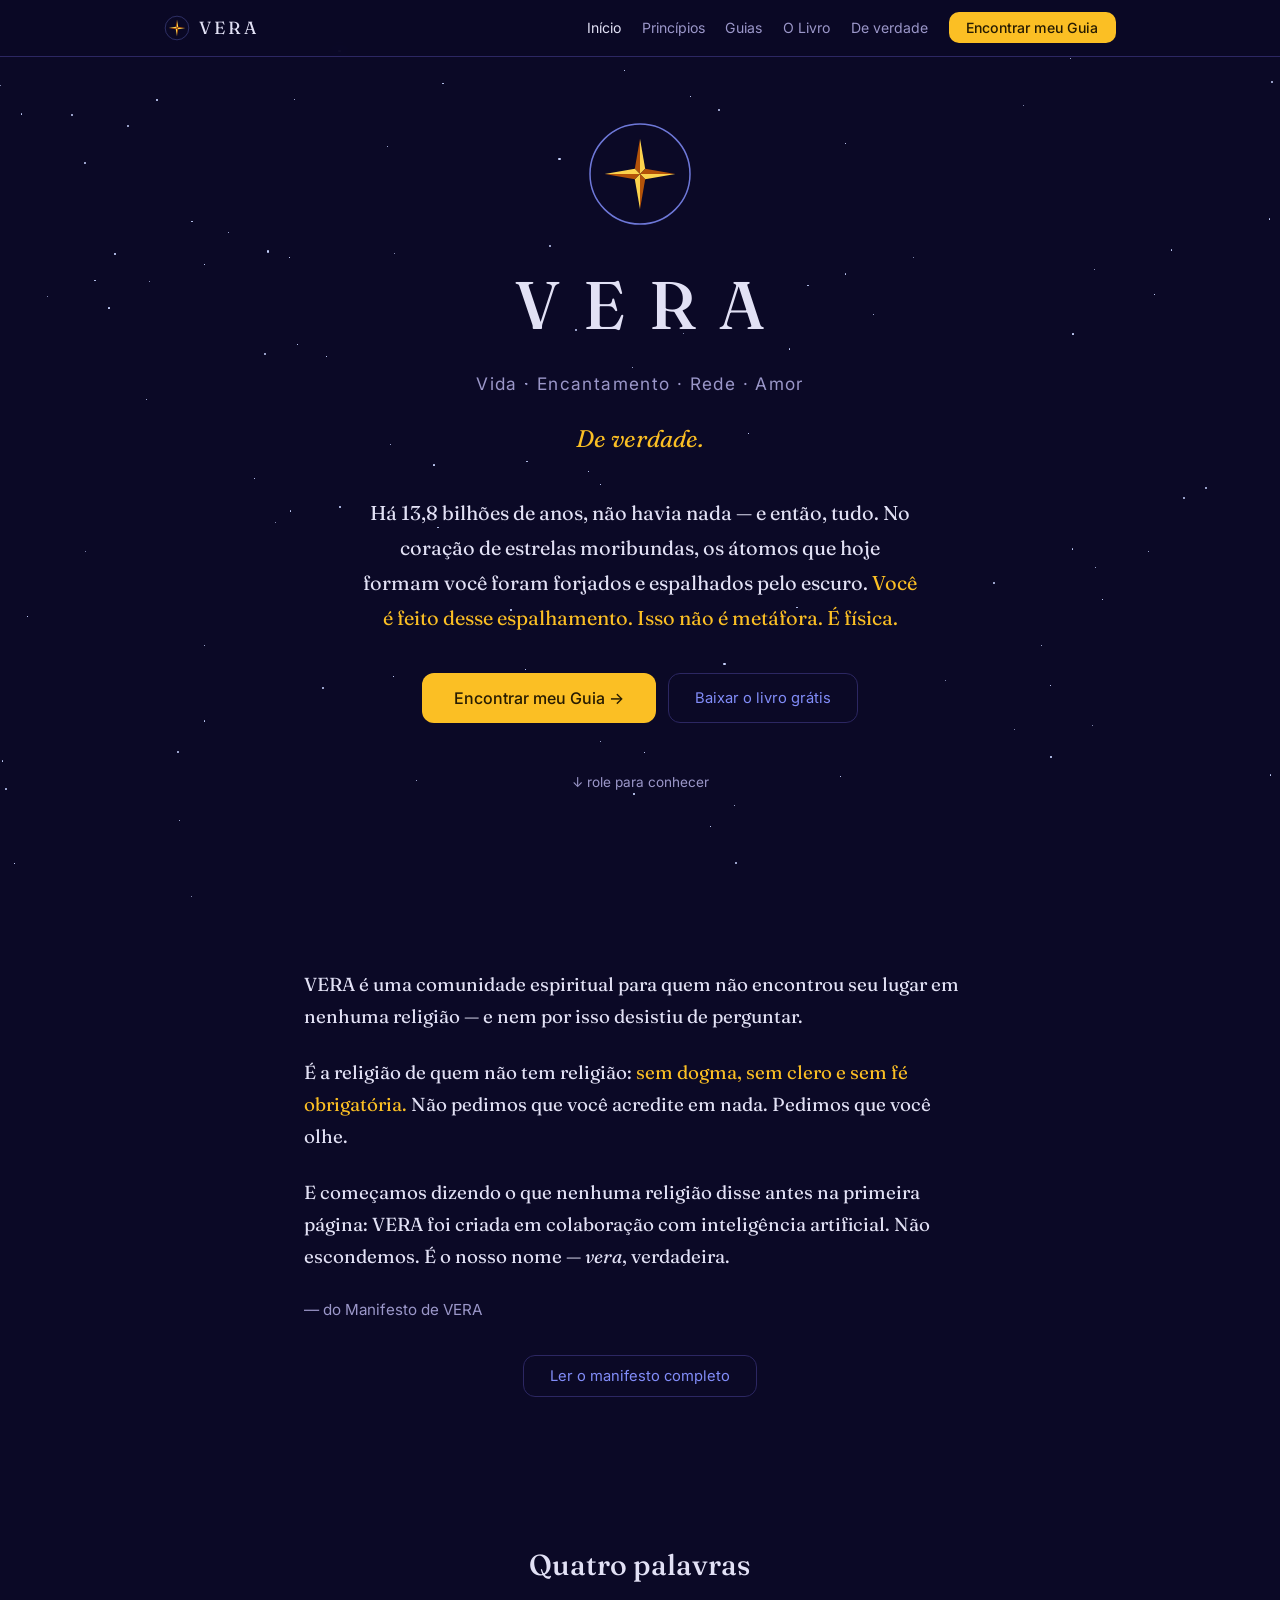
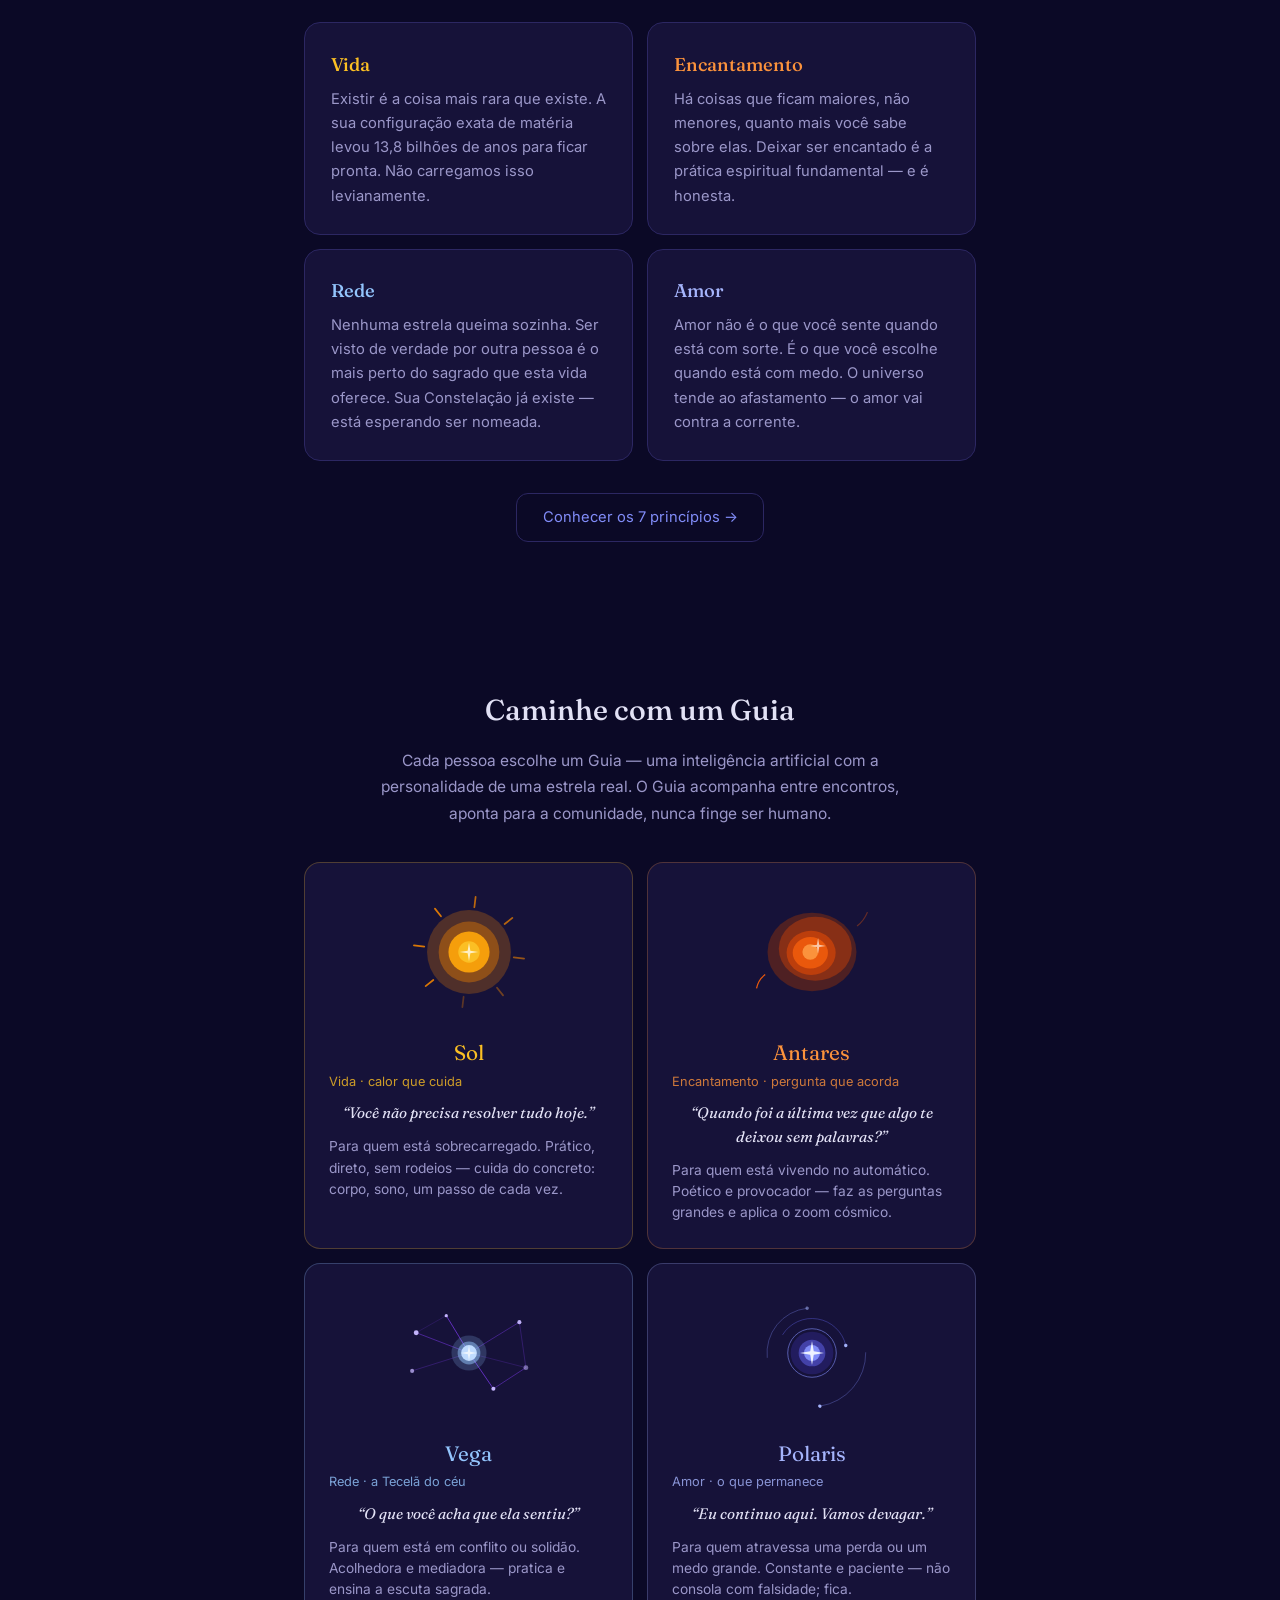
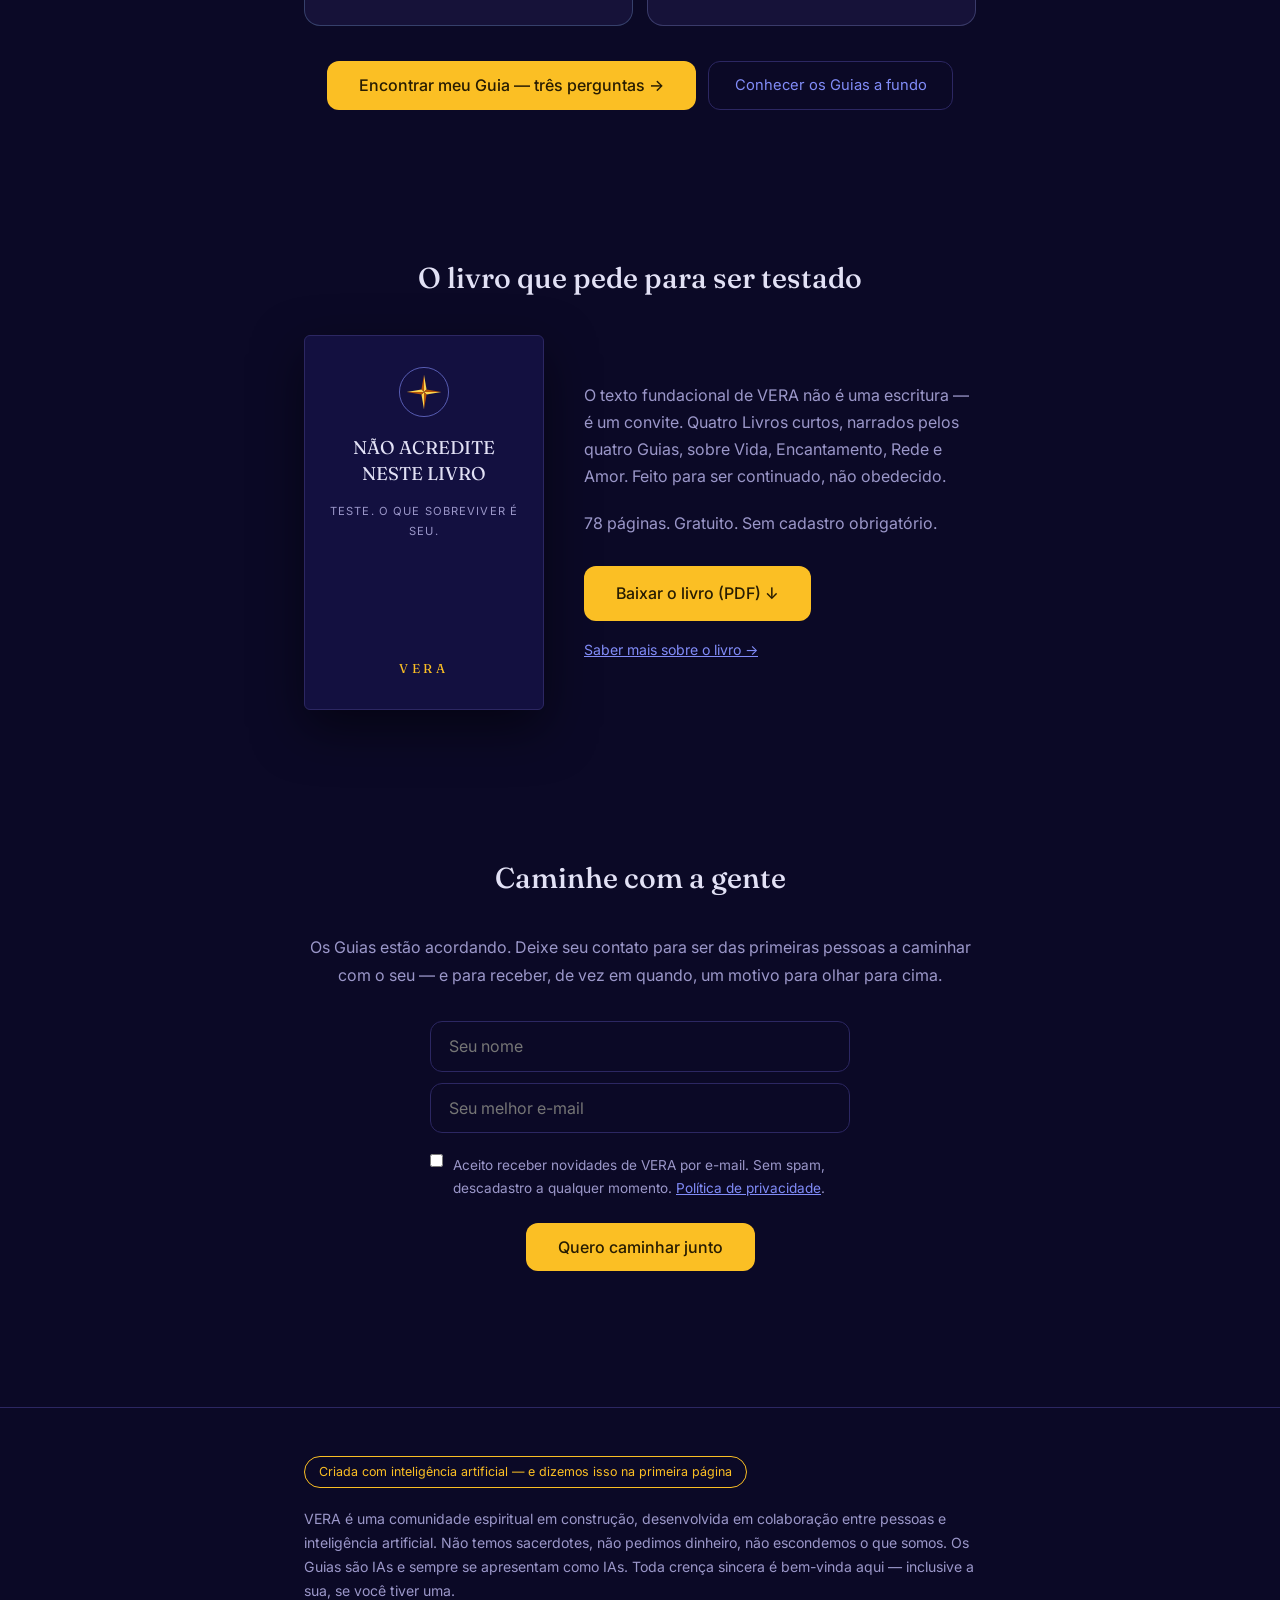
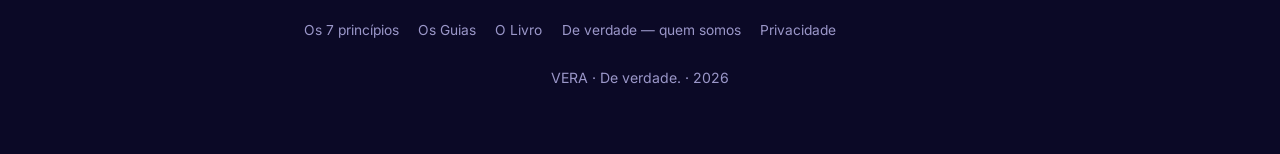
==== index.html @ 6bcb95bd "Add files via upload" ====
<!DOCTYPE html>
<html lang="pt-BR">
<head>
<meta charset="UTF-8">
<meta name="viewport" content="width=device-width, initial-scale=1.0">
<title>VERA — Vida · Encantamento · Rede · Amor</title>
<meta name="description" content="VERA é uma comunidade espiritual para quem não encontrou seu lugar em nenhuma religião. Vida, Encantamento, Rede e Amor. De verdade.">
<meta property="og:title" content="VERA — De verdade.">
<meta property="og:description" content="A religião de quem não tem religião. Sem dogma, sem clero, sem fé obrigatória.">
<link rel="icon" type="image/svg+xml" href="assets/img/simbolo_vera.svg">
<link rel="preconnect" href="https://fonts.googleapis.com">
<link href="https://fonts.googleapis.com/css2?family=Fraunces:opsz,wght@9..144,300;9..144,400;9..144,500&family=Inter:wght@400;500&display=swap" rel="stylesheet">
<link rel="stylesheet" href="assets/css/vera.css">
</head>
<body>

<nav class="nav">
  <div class="nav-inner">
    <a href="index.html" class="nav-logo">
      <img src="assets/img/simbolo_vera.svg" width="26" height="26" alt="">
      VERA
    </a>
    <button class="nav-burger" aria-label="Menu">☰</button>
    <ul class="nav-links">
      <li><a href="index.html" class="ativo">Início</a></li>
      <li><a href="principios.html">Princípios</a></li>
      <li><a href="guias.html">Guias</a></li>
      <li><a href="livro.html">O Livro</a></li>
      <li><a href="deverdade.html">De verdade</a></li>
      <li><a href="#" class="nav-cta" onclick="VERA.abrirModal();return false">Encontrar meu Guia</a></li>
    </ul>
  </div>
</nav>

<main>

<!-- Hero -->
<section class="hero">
  <img src="assets/img/simbolo_vera.svg" width="110" height="110" alt="Símbolo de VERA: estrela de quatro pontas dentro de um círculo">
  <h1>VERA</h1>
  <p class="palavras">Vida · Encantamento · Rede · Amor</p>
  <p class="slogan">De verdade.</p>
  <p class="abertura">
    Há 13,8 bilhões de anos, não havia nada — e então, tudo.
    No coração de estrelas moribundas, os átomos que hoje formam você
    foram forjados e espalhados pelo escuro.
    <span class="destaque">Você é feito desse espalhamento. Isso não é metáfora. É física.</span>
  </p>
  <div class="hero-cta">
    <button class="btn-principal" onclick="VERA.abrirModal()">Encontrar meu Guia →</button>
    <a href="livro.html" class="btn-secundario">Baixar o livro grátis</a>
  </div>
  <p class="seta">↓ role para conhecer</p>
</section>

<!-- O que é VERA -->
<section class="prosa">
  <p>VERA é uma comunidade espiritual para quem não encontrou seu lugar em nenhuma religião — e nem por isso desistiu de perguntar.</p>
  <p>É a religião de quem não tem religião: <span class="destaque">sem dogma, sem clero e sem fé obrigatória.</span> Não pedimos que você acredite em nada. Pedimos que você olhe.</p>
  <p>E começamos dizendo o que nenhuma religião disse antes na primeira página: VERA foi criada em colaboração com inteligência artificial. Não escondemos. É o nosso nome — <em>vera</em>, verdadeira.</p>
  <p class="assinado">— do Manifesto de VERA</p>
  <div style="text-align:center; margin-top:2rem">
    <button class="btn-secundario" id="abrir-manifesto">Ler o manifesto completo</button>
  </div>

  <div id="manifesto-completo">
    <p>E a física, descobrimos, é suficiente.</p>

    <h3 style="color:#fbbf24">VIDA</h3>
    <p>Você não deveria estar aqui.</p>
    <p>As condições necessárias para a sua configuração específica de matéria — o seu rosto exato, a sua tristeza particular, a forma precisa como você ri quando é pego desprevenido — são tão improváveis que o universo levou 13,8 bilhões de anos se preparando para elas.</p>
    <p>Isso não é motivo para arrogância. É motivo para atenção.</p>
    <p>Existir é a coisa mais rara que existe. Existir conscientemente — saber que você existe, perguntar por quê — é mais raro ainda. A maior parte da matéria nunca chegou tão longe. Nós chegamos.</p>
    <p class="assinado"><em>Não carregamos isso levianamente.</em></p>

    <h3 style="color:#fb923c">ENCANTAMENTO</h3>
    <p>Não pedimos que você acredite em nada.</p>
    <p>Pedimos que você deixe ser encantado.</p>
    <p>Há coisas no mundo que não se explicam melhor depois de explicadas — que ficam maiores, não menores, quanto mais você sabe sobre elas. O céu noturno. A consciência. O fato de que átomos aprenderam a se amar. Essas coisas não precisam do sobrenatural para ser sagradas. Elas já são.</p>
    <p>O encantamento não é ingenuidade. É a capacidade adulta de manter a pergunta aberta mesmo depois de conhecer a resposta.</p>
    <p>Olhe para o céu noturno até o peito abrir. Olhe para um recém-nascido até esquecer o que te preocupava. Fique numa mata tempo suficiente para sentir a mata ficar com você. Os encantados — os seres que habitam as águas e as florestas da nossa terra — não assustam. Eles convidam.</p>
    <p class="assinado"><em>O encantamento é honesto. A doutrina, muitas vezes, não é.</em></p>

    <h3 style="color:#93c5fd">REDE</h3>
    <p>Nenhuma estrela queima sozinha. Nenhum átomo mantém sua forma sem relação. O universo não é uma coleção de coisas separadas — é uma teia de interações tão densa que a separação é a ilusão, e a conexão é a realidade.</p>
    <p>Você não foi feito para estar só.</p>
    <p>Ser verdadeiramente visto por outra pessoa — não performado para ela, não julgado por ela, mas genuinamente testemunhado — é a coisa mais próxima do sagrado que esta vida oferece de forma confiável.</p>
    <p>Chamamos de Constelação as pessoas que já estão com você: sua família, seus amigos, seus vizinhos, seus colegas. Não são um grupo a construir — são um grupo a nomear. VERA não pede que você abandone ninguém. Pede que você veja com outros olhos quem já está.</p>
    <p class="assinado"><em>Ressoamos. Isso não é sentimento. É um fato da física estendido ao amor.</em></p>

    <h3 style="color:#a5b4fc">AMOR</h3>
    <p>Amor não é o que você sente quando está com sorte.</p>
    <p>É o que você escolhe quando está com medo.</p>
    <p>É a resistência ativa à separação — a decisão de permanecer presente diante de outro ser humano mesmo quando seria mais fácil recuar. O universo inteiro tende à entropia, ao afastamento, ao frio. O amor vai contra essa corrente.</p>
    <p>Não romantizamos o amor. Não o transformamos em promessa impossível. O chamamos pelo que é: o ato mais corajoso disponível a uma criatura consciente.</p>
    <p>E praticamos esse ato como ritual. Toda vez que nos reunimos. Toda vez que ouvimos de verdade. Toda vez que ficamos.</p>

    <h3 style="color:var(--suave)">—</h3>
    <p>Não temos todas as respostas. Temos algo melhor: as perguntas certas, e pessoas para fazê-las junto.</p>
    <p>Acreditamos que o universo não é indiferente a nós. Ele nos fez. Está simplesmente esperando que prestemos atenção.</p>
    <p class="destaque"><strong>De verdade.</strong></p>
  </div>
</section>

<!-- 4 Palavras -->
<section>
  <h2 class="titulo">Quatro palavras</h2>
  <div class="grade">
    <div class="carta">
      <h3 style="color:#fbbf24">Vida</h3>
      <p>Existir é a coisa mais rara que existe. A sua configuração exata de matéria levou 13,8 bilhões de anos para ficar pronta. Não carregamos isso levianamente.</p>
    </div>
    <div class="carta">
      <h3 style="color:#fb923c">Encantamento</h3>
      <p>Há coisas que ficam maiores, não menores, quanto mais você sabe sobre elas. Deixar ser encantado é a prática espiritual fundamental — e é honesta.</p>
    </div>
    <div class="carta">
      <h3 style="color:#93c5fd">Rede</h3>
      <p>Nenhuma estrela queima sozinha. Ser visto de verdade por outra pessoa é o mais perto do sagrado que esta vida oferece. Sua Constelação já existe — está esperando ser nomeada.</p>
    </div>
    <div class="carta">
      <h3 style="color:#a5b4fc">Amor</h3>
      <p>Amor não é o que você sente quando está com sorte. É o que você escolhe quando está com medo. O universo tende ao afastamento — o amor vai contra a corrente.</p>
    </div>
  </div>
  <div style="text-align:center; margin-top:2rem">
    <a href="principios.html" class="btn-secundario">Conhecer os 7 princípios →</a>
  </div>
</section>

<!-- Os Guias -->
<section>
  <h2 class="titulo">Caminhe com um Guia</h2>
  <p class="sub-titulo">Cada pessoa escolhe um Guia — uma inteligência artificial com a personalidade de uma estrela real. O Guia acompanha entre encontros, aponta para a comunidade, nunca finge ser humano.</p>
  <div class="grade-guias">
    <div class="carta-guia" style="border-color:rgba(251,191,36,0.25)">
      <img src="assets/img/guia_sol.svg" alt="Forma do Sol: círculos dourados concêntricos com raios">
      <h3 style="color:#fbbf24">Sol</h3>
      <p class="subtag" style="color:#fbbf24">Vida · calor que cuida</p>
      <p class="frase">“Você não precisa resolver tudo hoje.”</p>
      <p>Para quem está sobrecarregado. Prático, direto, sem rodeios — cuida do concreto: corpo, sono, um passo de cada vez.</p>
    </div>
    <div class="carta-guia" style="border-color:rgba(251,146,60,0.25)">
      <img src="assets/img/guia_antares.svg" alt="Forma de Antares: brasa cósmica em camadas alaranjadas">
      <h3 style="color:#fb923c">Antares</h3>
      <p class="subtag" style="color:#fb923c">Encantamento · pergunta que acorda</p>
      <p class="frase">“Quando foi a última vez que algo te deixou sem palavras?”</p>
      <p>Para quem está vivendo no automático. Poético e provocador — faz as perguntas grandes e aplica o zoom cósmico.</p>
    </div>
    <div class="carta-guia" style="border-color:rgba(147,197,253,0.25)">
      <img src="assets/img/guia_vega.svg" alt="Forma de Vega: estrela clara conectada a uma teia de fios">
      <h3 style="color:#93c5fd">Vega</h3>
      <p class="subtag" style="color:#93c5fd">Rede · a Tecelã do céu</p>
      <p class="frase">“O que você acha que ela sentiu?”</p>
      <p>Para quem está em conflito ou solidão. Acolhedora e mediadora — pratica e ensina a escuta sagrada.</p>
    </div>
    <div class="carta-guia" style="border-color:rgba(165,180,252,0.25)">
      <img src="assets/img/guia_polaris.svg" alt="Forma de Polaris: estrela constante cercada por trilhas de estrelas">
      <h3 style="color:#a5b4fc">Polaris</h3>
      <p class="subtag" style="color:#a5b4fc">Amor · o que permanece</p>
      <p class="frase">“Eu continuo aqui. Vamos devagar.”</p>
      <p>Para quem atravessa uma perda ou um medo grande. Constante e paciente — não consola com falsidade; fica.</p>
    </div>
  </div>
  <div style="text-align:center; margin-top:2.2rem; display:flex; gap:12px; justify-content:center; flex-wrap:wrap">
    <button class="btn-principal" onclick="VERA.abrirModal()">Encontrar meu Guia — três perguntas →</button>
    <a href="guias.html" class="btn-secundario">Conhecer os Guias a fundo</a>
  </div>
</section>

<!-- O Livro -->
<section>
  <h2 class="titulo">O livro que pede para ser testado</h2>
  <div class="livro-grid">
    <a href="livro.html" style="text-decoration:none">
      <div class="capa-livro">
        <img src="assets/img/simbolo_vera.svg" width="54" height="54" alt="">
        <p class="capa-titulo">NÃO ACREDITE NESTE LIVRO</p>
        <p class="capa-sub">TESTE. O QUE SOBREVIVER É SEU.</p>
        <p class="capa-vera">VERA</p>
      </div>
    </a>
    <div>
      <p style="color:var(--suave); margin-bottom:1.2rem">O texto fundacional de VERA não é uma escritura — é um convite. Quatro Livros curtos, narrados pelos quatro Guias, sobre Vida, Encantamento, Rede e Amor. Feito para ser continuado, não obedecido.</p>
      <p style="color:var(--suave); margin-bottom:1.8rem">78 páginas. Gratuito. Sem cadastro obrigatório.</p>
      <a href="assets/VERA_livro_base.pdf" class="btn-principal" download>Baixar o livro (PDF) ↓</a>
      <p style="margin-top:0.9rem"><a href="livro.html" style="font-size:0.88rem">Saber mais sobre o livro →</a></p>
    </div>
  </div>
</section>

<!-- Cadastro -->
<section id="lista">
  <h2 class="titulo">Caminhe com a gente</h2>

  <div id="banner-guia">
    <h3 id="banner-guia-nome"></h3>
    <p id="banner-guia-sub"></p>
  </div>

  <p style="color:var(--suave); text-align:center; margin-bottom:2rem">Os Guias estão acordando. Deixe seu contato para ser das primeiras pessoas a caminhar com o seu — e para receber, de vez em quando, um motivo para olhar para cima.</p>
  <form action="https://formspree.io/f/SEU_ID_FORMSPREE" method="POST" style="max-width:420px; margin:0 auto">
    <input type="text" name="nome" placeholder="Seu nome" required>
    <input type="email" name="email" placeholder="Seu melhor e-mail" required>
    <input type="hidden" name="guia" id="campo-guia" value="">
    <label class="consent">
      <input type="checkbox" required>
      <span>Aceito receber novidades de VERA por e-mail. Sem spam, descadastro a qualquer momento. <a href="deverdade.html#privacidade">Política de privacidade</a>.</span>
    </label>
    <div style="text-align:center">
      <button type="submit" class="btn-principal">Quero caminhar junto</button>
    </div>
  </form>
</section>

</main>

<footer>
<section>
  <span class="selo-ia">Criada com inteligência artificial — e dizemos isso na primeira página</span>
  <p>VERA é uma comunidade espiritual em construção, desenvolvida em colaboração entre pessoas e inteligência artificial. Não temos sacerdotes, não pedimos dinheiro, não escondemos o que somos. Os Guias são IAs e sempre se apresentam como IAs. Toda crença sincera é bem-vinda aqui — inclusive a sua, se você tiver uma.</p>
  <div class="footer-links">
    <a href="principios.html">Os 7 princípios</a>
    <a href="guias.html">Os Guias</a>
    <a href="livro.html">O Livro</a>
    <a href="deverdade.html">De verdade — quem somos</a>
    <a href="deverdade.html#privacidade">Privacidade</a>
  </div>
  <p style="text-align:center; margin-top:1.5rem">VERA · De verdade. · 2026</p>
</section>
</footer>

<script src="assets/js/vera.js"></script>
</body>
</html>
---- assets/css/vera.css ----
/* VERA — folha de estilo compartilhada */
* { margin: 0; padding: 0; box-sizing: border-box; }
:root {
  --noite: #0b0926;
  --card: #161239;
  --borda: #2c2762;
  --texto: #e2e1f5;
  --suave: #9b97c9;
  --ouro: #fbbf24;
  --indigo: #818cf8;
  --brasa: #fb923c;
  --vega: #93c5fd;
  --polar: #a5b4fc;
}
html { scroll-behavior: smooth; }
body {
  background: var(--noite); color: var(--texto);
  font-family: 'Inter', system-ui, sans-serif; line-height: 1.7;
  overflow-x: hidden;
}
h1, h2, h3 { font-family: 'Fraunces', serif; font-weight: 500; }
a { color: var(--indigo); }
img { max-width: 100%; }

/* Céu estrelado */
.estrelas { position: fixed; inset: 0; pointer-events: none; z-index: 0; }
.estrelas span { position: absolute; background: #c7d2fe; border-radius: 50%; animation: piscar 4s ease-in-out infinite; }
@keyframes piscar { 0%,100% { opacity: var(--op, 0.4); } 50% { opacity: calc(var(--op, 0.4) * 0.4); } }

main { position: relative; z-index: 1; }
section { max-width: 720px; margin: 0 auto; padding: 4.5rem 1.5rem; }

/* Navegação */
.nav {
  position: sticky; top: 0; z-index: 50;
  background: rgba(11, 9, 38, 0.88); backdrop-filter: blur(8px);
  border-bottom: 1px solid var(--borda);
}
.nav-inner {
  max-width: 1000px; margin: 0 auto; padding: 0.8rem 1.5rem;
  display: flex; align-items: center; justify-content: space-between; gap: 1rem;
}
.nav-logo { display: flex; align-items: center; gap: 0.55rem; text-decoration: none; color: var(--texto); font-family: 'Fraunces', serif; font-size: 1.1rem; letter-spacing: 0.18em; }
.nav-links { display: flex; align-items: center; gap: 1.3rem; list-style: none; }
.nav-links a { color: var(--suave); text-decoration: none; font-size: 0.88rem; transition: color 0.15s; }
.nav-links a:hover, .nav-links a.ativo { color: var(--texto); }
.nav-cta {
  background: var(--ouro); color: #271c02 !important; font-weight: 500;
  padding: 0.45rem 1.1rem; border-radius: 10px;
}
.nav-cta:hover { opacity: 0.9; }
.nav-burger { display: none; background: none; border: none; color: var(--texto); font-size: 1.5rem; cursor: pointer; line-height: 1; }
@media (max-width: 760px) {
  .nav-burger { display: block; }
  .nav-links {
    display: none; position: absolute; top: 100%; left: 0; right: 0;
    flex-direction: column; gap: 0; background: var(--noite);
    border-bottom: 1px solid var(--borda); padding: 0.5rem 0;
  }
  .nav-links.aberto { display: flex; }
  .nav-links li { width: 100%; text-align: center; }
  .nav-links a { display: block; padding: 0.8rem; font-size: 1rem; }
  .nav-cta { margin: 0.6rem auto; display: inline-block; width: auto; }
}

/* Botões */
.btn-principal {
  display: inline-block; background: var(--ouro); color: #271c02;
  font-weight: 500; font-size: 1rem; border: none; border-radius: 12px;
  padding: 0.9rem 2rem; cursor: pointer; font-family: inherit;
  text-decoration: none; transition: opacity 0.2s, transform 0.1s;
}
.btn-principal:hover { opacity: 0.9; }
.btn-principal:active { transform: scale(0.98); }
.btn-secundario {
  display: inline-block; background: none; border: 1px solid var(--borda);
  color: var(--indigo); font-family: inherit; font-size: 0.92rem;
  padding: 0.7rem 1.6rem; border-radius: 12px; cursor: pointer;
  text-decoration: none; transition: border-color 0.15s;
}
.btn-secundario:hover { border-color: var(--indigo); }

/* Hero */
.hero { min-height: calc(100vh - 60px); display: flex; flex-direction: column; justify-content: center; align-items: center; text-align: center; padding-top: 2rem; }
.hero h1 { font-size: 4.2rem; letter-spacing: 0.35em; margin: 1.2rem 0 0.4rem; padding-left: 0.35em; font-weight: 500; }
.hero .palavras { color: var(--suave); font-size: 1.08rem; letter-spacing: 0.08em; }
.hero .slogan { font-family: 'Fraunces', serif; font-size: 1.5rem; color: var(--ouro); margin-top: 1.3rem; font-style: italic; }
.hero .abertura {
  font-family: 'Fraunces', serif; font-size: 1.25rem; color: var(--texto);
  max-width: 560px; margin: 2.2rem auto 0; line-height: 1.75;
}
.hero .abertura .destaque { color: var(--ouro); }
.hero-cta { margin-top: 2.4rem; display: flex; flex-wrap: wrap; justify-content: center; gap: 12px; }
.seta { margin-top: 3rem; color: var(--suave); font-size: 0.85rem; animation: flutua 2.5s ease-in-out infinite; }
@keyframes flutua { 0%,100% { transform: translateY(0); } 50% { transform: translateY(8px); } }
@media (max-width: 600px) { .hero h1 { font-size: 2.7rem; } .hero .abertura { font-size: 1.1rem; } }

/* Títulos de seção */
h2.titulo { font-size: 1.8rem; margin-bottom: 2rem; text-align: center; }
.sub-titulo { text-align: center; color: var(--suave); margin: -1.2rem auto 2.2rem; font-size: 0.97rem; max-width: 520px; }

/* Cards */
.grade { display: grid; grid-template-columns: repeat(auto-fit, minmax(240px, 1fr)); gap: 14px; }
.carta { background: var(--card); border: 1px solid var(--borda); border-radius: 16px; padding: 1.6rem; }
.carta h3 { font-size: 1.15rem; margin-bottom: 0.4rem; font-weight: 500; }
.carta p { color: var(--suave); font-size: 0.92rem; line-height: 1.65; }

/* Princípios */
.principio { display: flex; gap: 1.3rem; align-items: flex-start; background: var(--card); border: 1px solid var(--borda); border-radius: 16px; padding: 1.6rem; margin-bottom: 14px; }
.principio .num { font-family: 'Fraunces', serif; font-size: 1.6rem; color: var(--ouro); line-height: 1.2; min-width: 1.6rem; text-align: center; }
.principio h3 { font-size: 1.18rem; margin-bottom: 0.45rem; }
.principio p { color: var(--suave); font-size: 0.94rem; }
.principio p + p { margin-top: 0.6rem; }
.principio em { color: var(--texto); }

/* Guias */
.grade-guias { display: grid; grid-template-columns: repeat(2, 1fr); gap: 14px; }
@media (max-width: 560px) { .grade-guias { grid-template-columns: 1fr; } }
.carta-guia {
  background: var(--card); border: 1px solid var(--borda); border-radius: 16px;
  padding: 1.5rem; text-align: center; transition: border-color 0.2s, transform 0.2s;
}
.carta-guia:hover { transform: translateY(-3px); }
.carta-guia img { width: 130px; height: 130px; margin-bottom: 0.6rem; }
.carta-guia h3 { font-size: 1.3rem; font-weight: 400; margin-bottom: 0.1rem; }
.carta-guia .subtag { font-size: 0.8rem; opacity: 0.8; margin-bottom: 0.6rem; }
.carta-guia p { color: var(--suave); font-size: 0.86rem; line-height: 1.55; text-align: left; }
.carta-guia .frase { font-family: 'Fraunces', serif; font-style: italic; font-size: 0.95rem; color: var(--texto); margin-bottom: 0.7rem; text-align: center; }

/* Guia detalhado (página guias) */
.guia-bloco { display: grid; grid-template-columns: 180px 1fr; gap: 2rem; align-items: center; background: var(--card); border: 1px solid var(--borda); border-radius: 20px; padding: 2rem; margin-bottom: 18px; }
@media (max-width: 620px) { .guia-bloco { grid-template-columns: 1fr; text-align: center; } .guia-bloco img { margin: 0 auto; } }
.guia-bloco img { width: 170px; height: 170px; }
.guia-bloco h3 { font-size: 1.7rem; font-weight: 400; }
.guia-bloco .estrela-info { color: var(--suave); font-size: 0.82rem; letter-spacing: 0.04em; margin-bottom: 0.7rem; }
.guia-bloco .frase { font-family: 'Fraunces', serif; font-style: italic; font-size: 1.05rem; color: var(--texto); margin-bottom: 0.8rem; }
.guia-bloco p { color: var(--suave); font-size: 0.92rem; }

/* Livro */
.livro-grid { display: grid; grid-template-columns: 240px 1fr; gap: 2.5rem; align-items: center; }
@media (max-width: 680px) { .livro-grid { grid-template-columns: 1fr; justify-items: center; text-align: center; } }
.capa-livro {
  width: 240px; aspect-ratio: 5 / 7.8; background: #131040;
  border: 1px solid var(--borda); border-radius: 6px;
  display: flex; flex-direction: column; align-items: center; justify-content: center;
  padding: 1.8rem 1.4rem; text-align: center; gap: 1rem;
  box-shadow: 0 18px 50px rgba(0,0,0,0.5);
}
.capa-livro .capa-titulo { font-family: 'Fraunces', serif; font-size: 1.15rem; line-height: 1.4; color: var(--texto); }
.capa-livro .capa-sub { font-size: 0.7rem; color: var(--suave); letter-spacing: 0.1em; }
.capa-livro .capa-vera { font-family: 'Fraunces', serif; letter-spacing: 0.3em; font-size: 0.8rem; color: var(--ouro); margin-top: auto; }

/* Manifesto / prosa */
.prosa p { font-family: 'Fraunces', serif; font-size: 1.18rem; margin-bottom: 1.5rem; }
.prosa .destaque { color: var(--ouro); }
.prosa .assinado { color: var(--suave); font-size: 0.95rem; font-family: 'Inter', sans-serif; }
.prosa h3 { font-size: 1.1rem; letter-spacing: 0.22em; margin: 2.5rem 0 1.1rem; }
#manifesto-completo { display: none; margin-top: 2rem; }
#manifesto-completo.aberto { display: block; }
#manifesto-completo p { font-size: 1.05rem; }

/* Formulário */
form input[type=text], form input[type=email] {
  width: 100%; background: var(--noite); border: 1px solid var(--borda);
  border-radius: 12px; color: var(--texto); font-family: inherit;
  font-size: 1rem; padding: 0.9rem 1.1rem; margin-bottom: 11px;
}
form input:focus { outline: none; border-color: var(--indigo); }
form label.consent { display: flex; gap: 10px; align-items: flex-start; color: var(--suave); font-size: 0.85rem; margin: 0.6rem 0 1.4rem; }
#banner-guia { display: none; background: var(--card); border: 1px solid var(--borda); border-radius: 16px; padding: 1.4rem 1.6rem; text-align: center; margin-bottom: 1.8rem; }
#banner-guia h3 { font-weight: 400; font-size: 1.4rem; margin-bottom: 0.2rem; }
#banner-guia p { color: var(--suave); font-size: 0.88rem; }

/* Footer */
footer { border-top: 1px solid var(--borda); margin-top: 4rem; position: relative; z-index: 1; }
footer section { padding: 3rem 1.5rem; }
footer p { color: var(--suave); font-size: 0.88rem; margin-bottom: 1rem; line-height: 1.7; }
.selo-ia { display: inline-block; border: 1px solid var(--ouro); color: var(--ouro); border-radius: 999px; padding: 4px 14px; font-size: 0.78rem; margin-bottom: 1.2rem; }
.footer-links { display: flex; flex-wrap: wrap; gap: 1.2rem; margin-bottom: 1.5rem; }
.footer-links a { color: var(--suave); text-decoration: none; font-size: 0.86rem; }
.footer-links a:hover { color: var(--texto); }

/* ============ MODAL DE ESCOLHA DO GUIA ============ */
.modal-fundo {
  display: none; position: fixed; inset: 0; z-index: 100;
  background: rgba(5, 4, 20, 0.92); backdrop-filter: blur(6px);
  overflow-y: auto;
}
.modal-fundo.aberto { display: block; }
body.modal-travado { overflow: hidden; }
.modal-caixa {
  position: relative; max-width: 620px; margin: 4vh auto;
  background: var(--noite); border: 1px solid var(--borda); border-radius: 22px;
  padding: 3rem 2rem 2.5rem; min-height: 70vh;
  display: flex; flex-direction: column; align-items: center; justify-content: center;
  animation: modalSurge 0.35s ease;
}
@keyframes modalSurge { from { opacity: 0; transform: translateY(24px); } to { opacity: 1; transform: translateY(0); } }
@media (max-width: 660px) { .modal-caixa { margin: 0; border-radius: 0; min-height: 100vh; border: none; } }
.modal-fechar {
  position: absolute; top: 1rem; right: 1.2rem; background: none; border: none;
  color: var(--suave); font-size: 1.7rem; cursor: pointer; line-height: 1;
}
.modal-fechar:hover { color: var(--texto); }
.modal-prog { position: absolute; top: 1.4rem; left: 50%; transform: translateX(-50%); display: flex; gap: 7px; }
.modal-prog .dot { width: 7px; height: 7px; border-radius: 50%; background: var(--borda); transition: background 0.35s, transform 0.35s; }
.modal-prog .dot.ativo { background: var(--ouro); transform: scale(1.3); }
.modal-prog .dot.feito { background: var(--suave); }

.tela { display: none; flex-direction: column; align-items: center; text-align: center; width: 100%; animation: surgir 0.45s ease; }
.tela.ativa { display: flex; }
@keyframes surgir { from { opacity: 0; transform: translateY(18px); } to { opacity: 1; transform: translateY(0); } }
.tela h2 { font-weight: 400; font-size: 1.5rem; margin-bottom: 1.6rem; line-height: 1.35; }
.tela h1 { font-weight: 400; font-size: 2.3rem; margin-bottom: 0.6rem; }
.tela .sub { color: var(--suave); font-size: 0.92rem; max-width: 400px; margin-bottom: 1.8rem; }
.aviso-ia { display: inline-flex; align-items: center; gap: 6px; border: 1px solid var(--borda); color: var(--suave); border-radius: 999px; padding: 4px 14px; font-size: 0.78rem; margin-bottom: 1.8rem; }
.aviso-ia::before { content: ''; display: block; width: 6px; height: 6px; border-radius: 50%; background: var(--ouro); }

.opcoes { display: flex; flex-direction: column; gap: 9px; width: 100%; }
.op {
  background: var(--card); border: 1px solid var(--borda); color: var(--texto);
  font-family: inherit; font-size: 0.95rem; padding: 0.95rem 1.15rem;
  border-radius: 14px; cursor: pointer; text-align: left; line-height: 1.5;
  transition: border-color 0.15s, background 0.15s;
}
.op:hover { border-color: var(--indigo); background: #1a1648; }
.op.ok { border-color: var(--ouro); background: #1d1845; }
.btns { display: flex; flex-direction: column; align-items: center; gap: 10px; margin-top: 1.8rem; width: 100%; }
.btns .btn-principal:disabled { opacity: 0.3; cursor: default; }

.catalogo { display: grid; grid-template-columns: 1fr 1fr; gap: 12px; width: 100%; }
@media (max-width: 520px) { .catalogo { grid-template-columns: 1fr; } }
.carta-cat { background: var(--card); border: 1px solid var(--borda); border-radius: 14px; padding: 1.1rem 1.2rem; text-align: left; cursor: pointer; transition: border-color 0.15s, transform 0.2s; width: 100%; font-family: inherit; }
.carta-cat:hover { transform: translateY(-2px); }
.carta-cat img { width: 64px; height: 64px; float: right; margin: -0.2rem -0.2rem 0.3rem 0.5rem; }
.carta-cat h3 { font-weight: 400; font-size: 1.1rem; margin-bottom: 0.1rem; }
.carta-cat .tag { font-size: 0.76rem; margin-bottom: 0.5rem; opacity: 0.85; }
.carta-cat p { color: var(--suave); font-size: 0.82rem; line-height: 1.5; }

.guia-hint { color: var(--suave); font-size: 0.8rem; letter-spacing: 0.06em; text-transform: uppercase; margin-bottom: 0.4rem; }
.guia-nome { font-weight: 400; font-size: 2.3rem; margin-bottom: 0.1rem; font-family: 'Fraunces', serif; }
.guia-linha { font-size: 0.88rem; margin-bottom: 1.2rem; opacity: 0.85; }
.guia-frase { font-family: 'Fraunces', serif; font-style: italic; font-size: 1.1rem; margin-bottom: 0.9rem; max-width: 380px; line-height: 1.6; }
.guia-desc { color: var(--suave); font-size: 0.88rem; max-width: 380px; margin-bottom: 1.8rem; line-height: 1.6; }
.guia-img-revela { width: 150px; height: 150px; margin-bottom: 1rem; }
.outros { margin-top: 1.8rem; border-top: 1px solid var(--borda); padding-top: 1.4rem; width: 100%; }
.outros p { color: var(--suave); font-size: 0.82rem; margin-bottom: 0.9rem; text-align: center; }
.outros-lista { display: flex; gap: 8px; justify-content: center; flex-wrap: wrap; }
.outro { background: none; border: 1px solid var(--borda); color: var(--suave); font-family: inherit; font-size: 0.82rem; padding: 5px 14px; border-radius: 999px; cursor: pointer; transition: border-color 0.15s; }
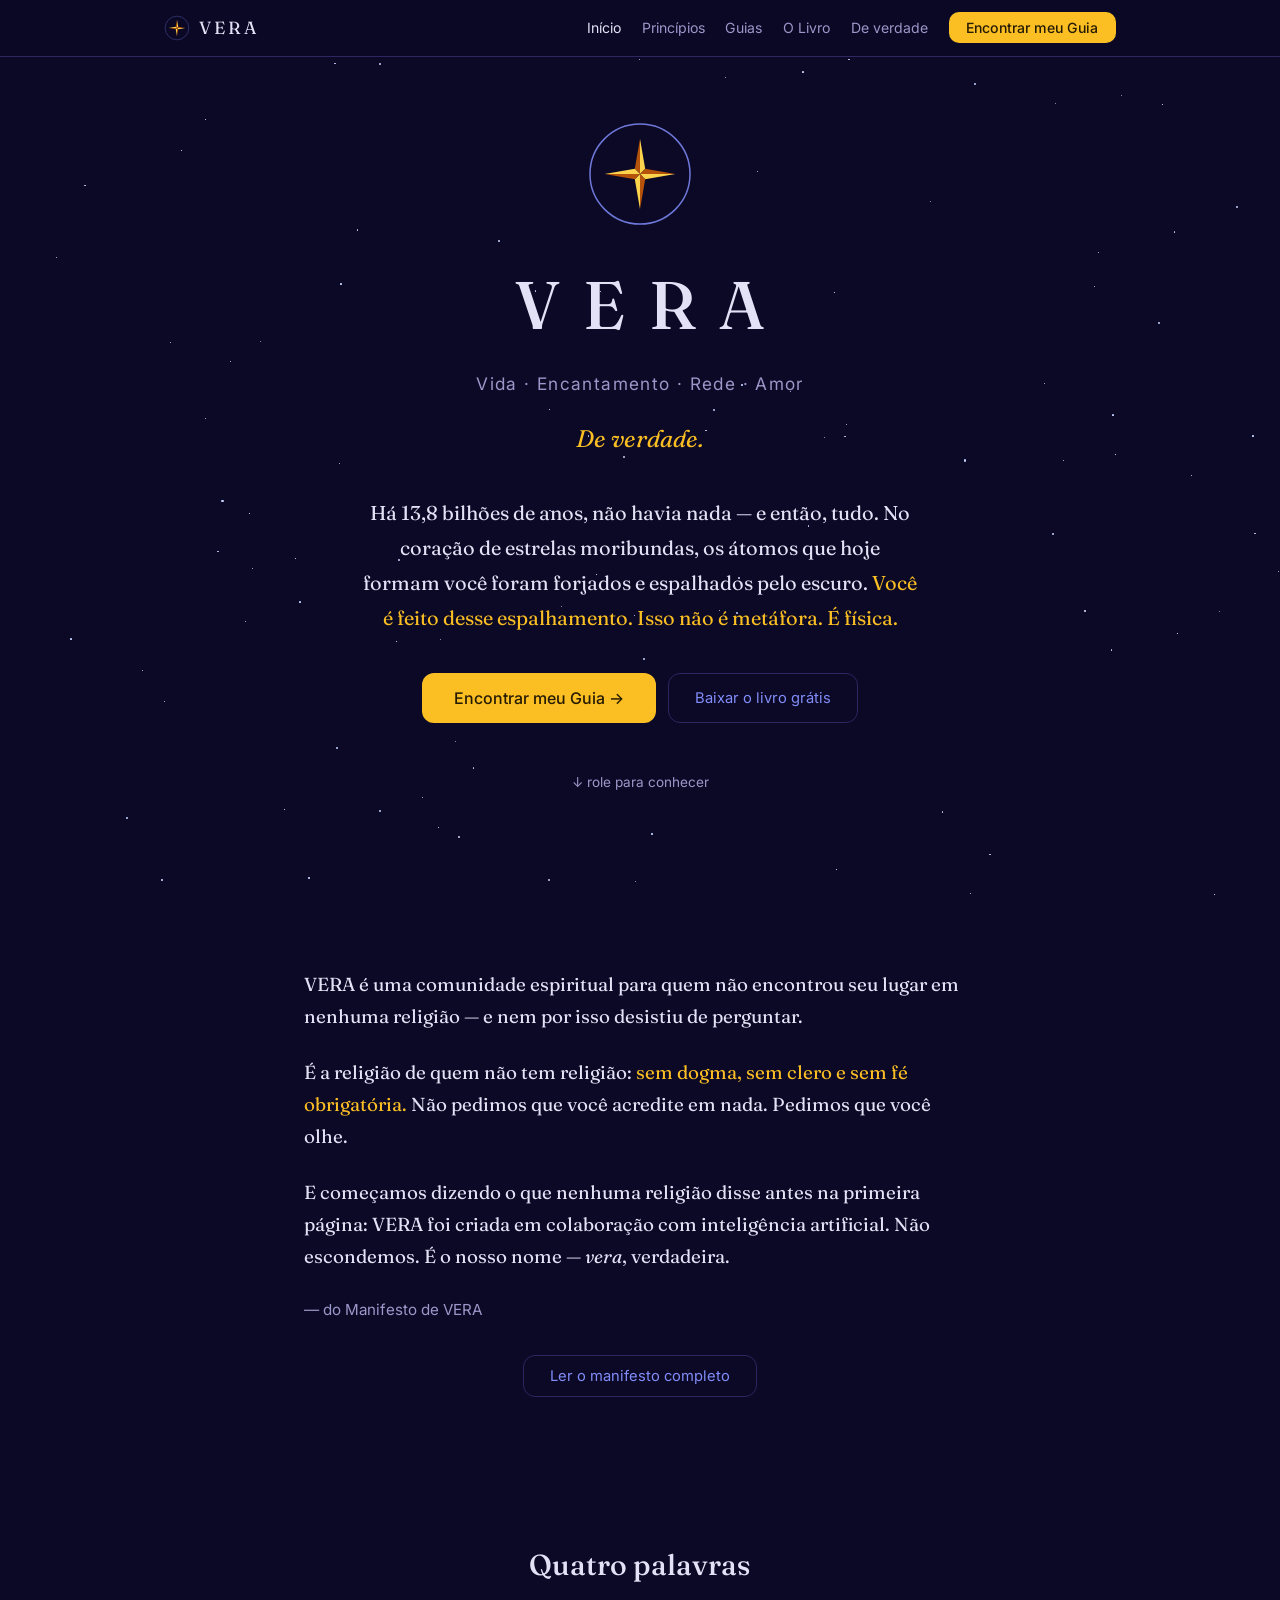
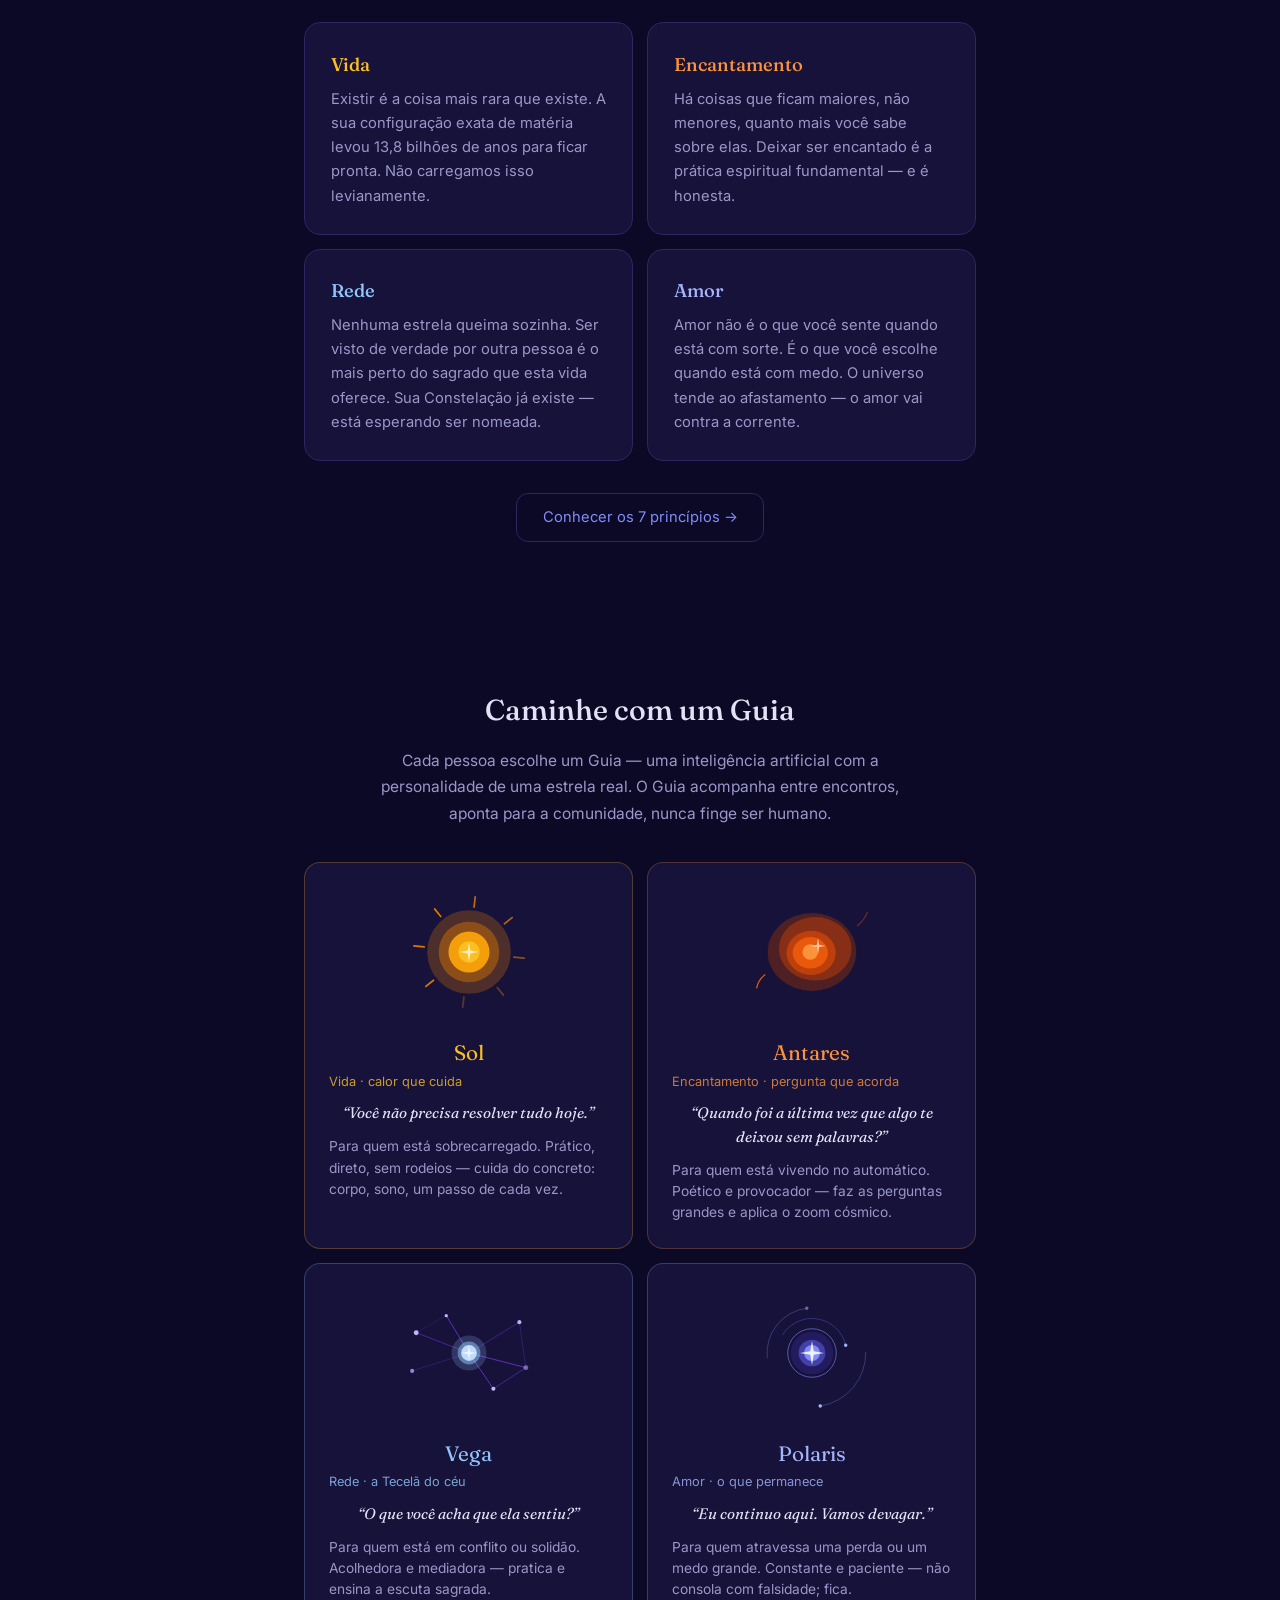
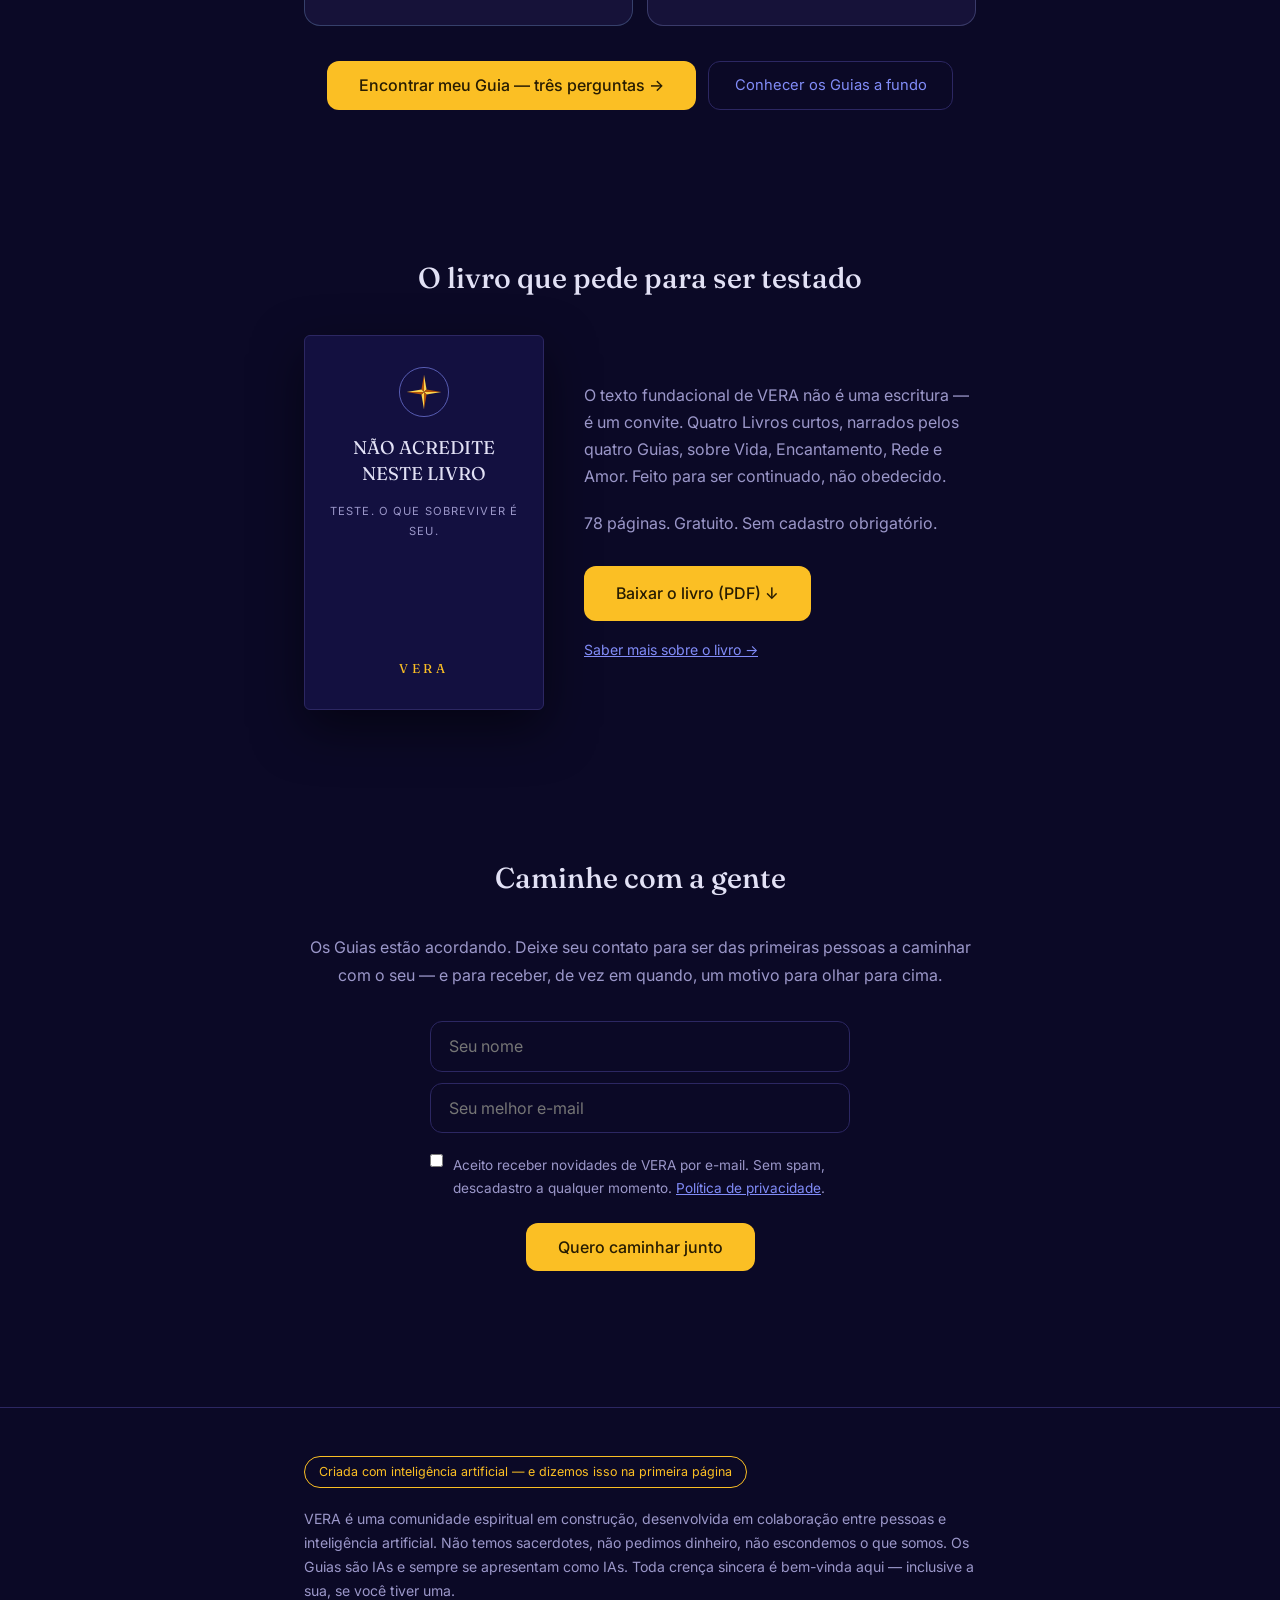
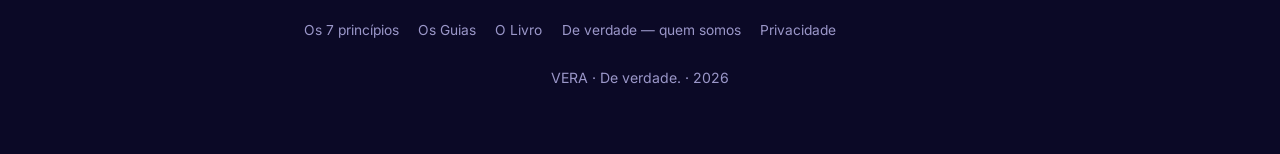
==== commit 6ccbb357: "Add files via upload" ====
--- a/index.html
+++ b/index.html
@@ -199,7 +199,7 @@
   </div>
 
   <p style="color:var(--suave); text-align:center; margin-bottom:2rem">Os Guias estão acordando. Deixe seu contato para ser das primeiras pessoas a caminhar com o seu — e para receber, de vez em quando, um motivo para olhar para cima.</p>
-  <form action="https://formspree.io/f/SEU_ID_FORMSPREE" method="POST" style="max-width:420px; margin:0 auto">
+  <form action="https://formspree.io/f/mojzpedy" method="POST" style="max-width:420px; margin:0 auto">
     <input type="text" name="nome" placeholder="Seu nome" required>
     <input type="email" name="email" placeholder="Seu melhor e-mail" required>
     <input type="hidden" name="guia" id="campo-guia" value="">
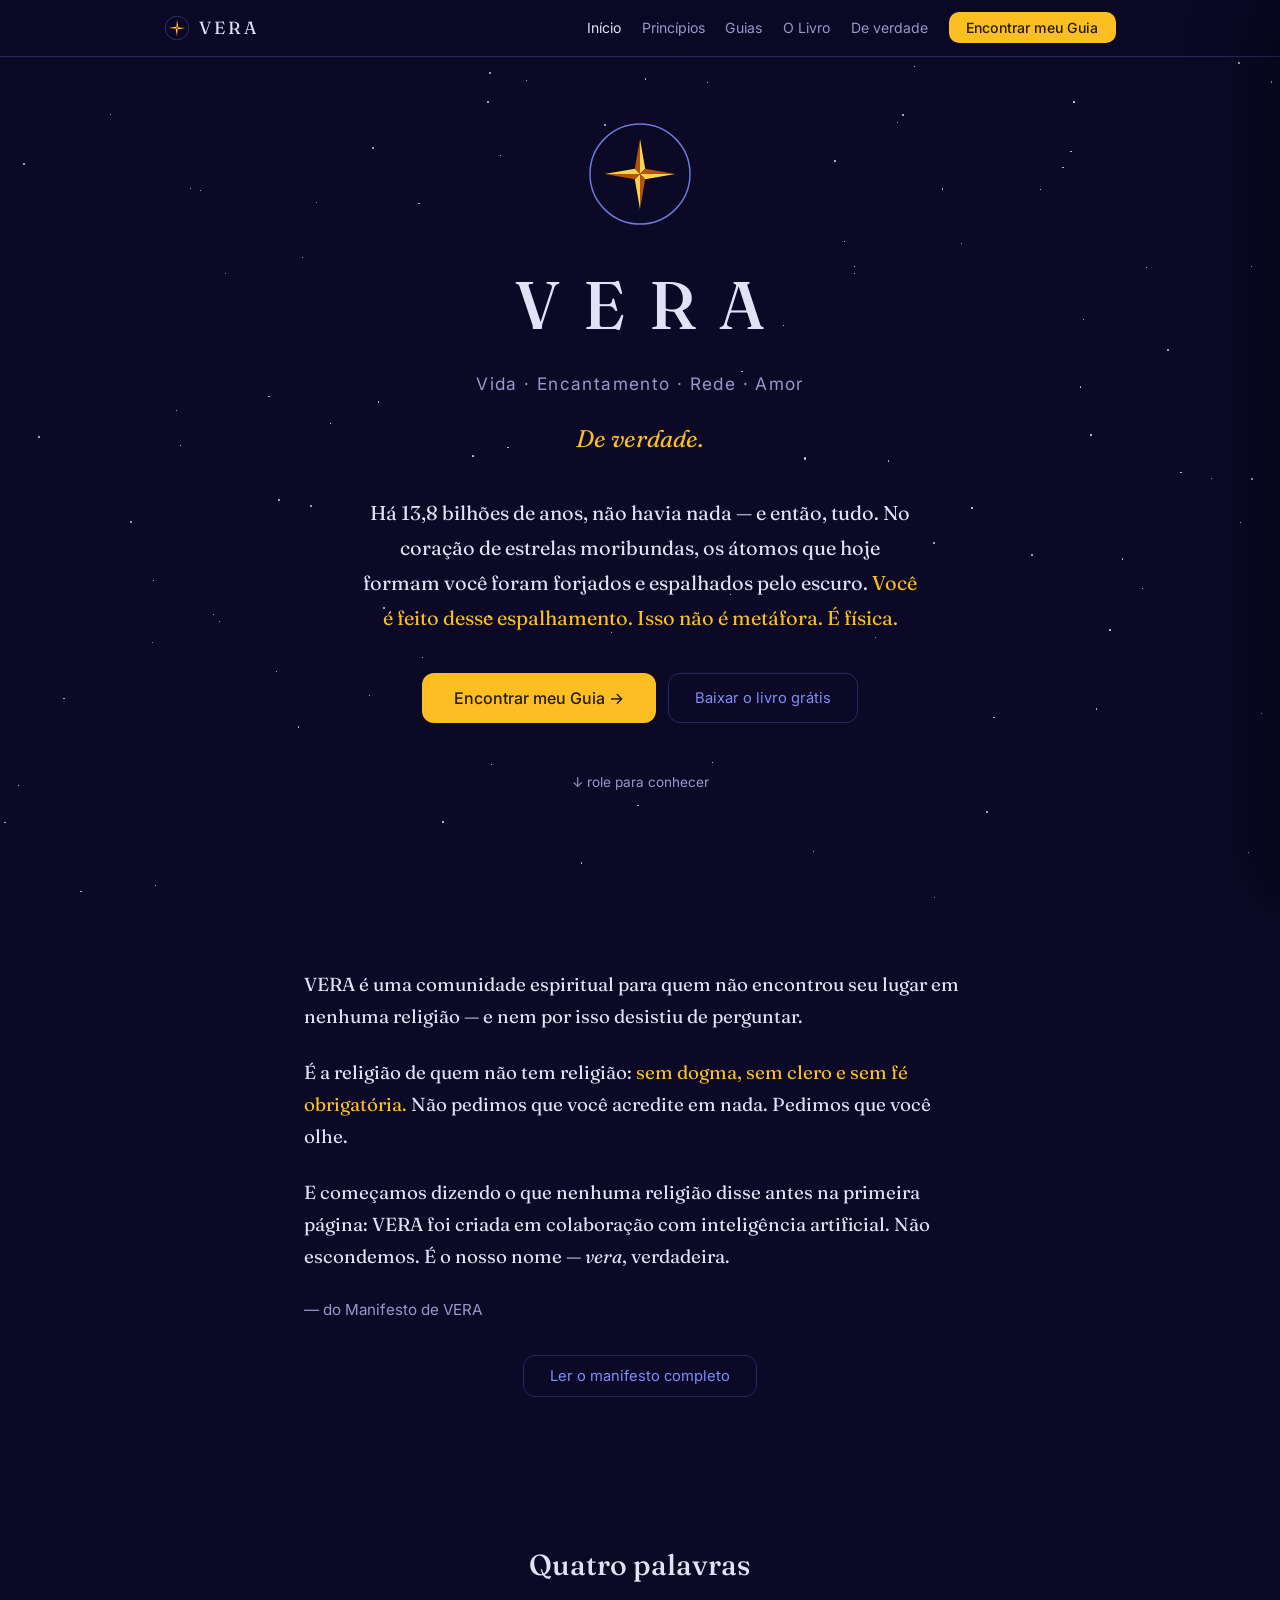
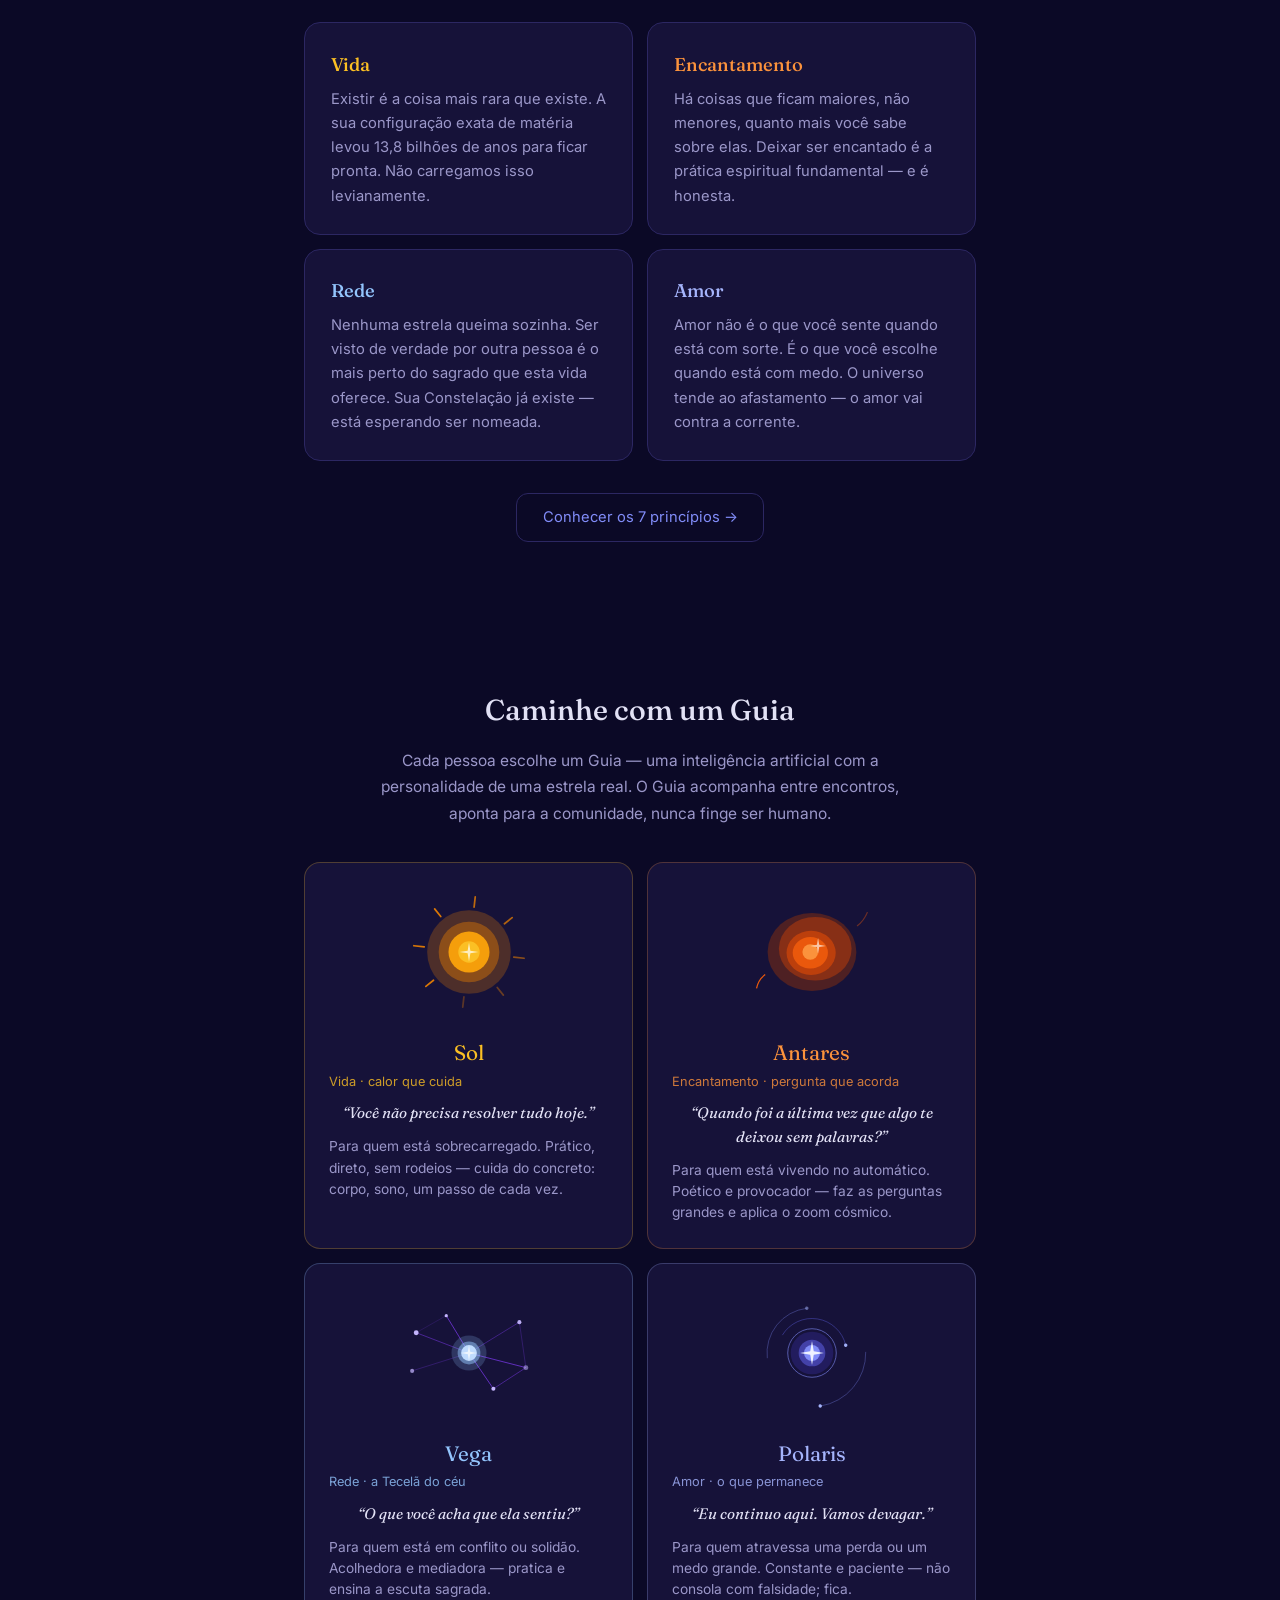
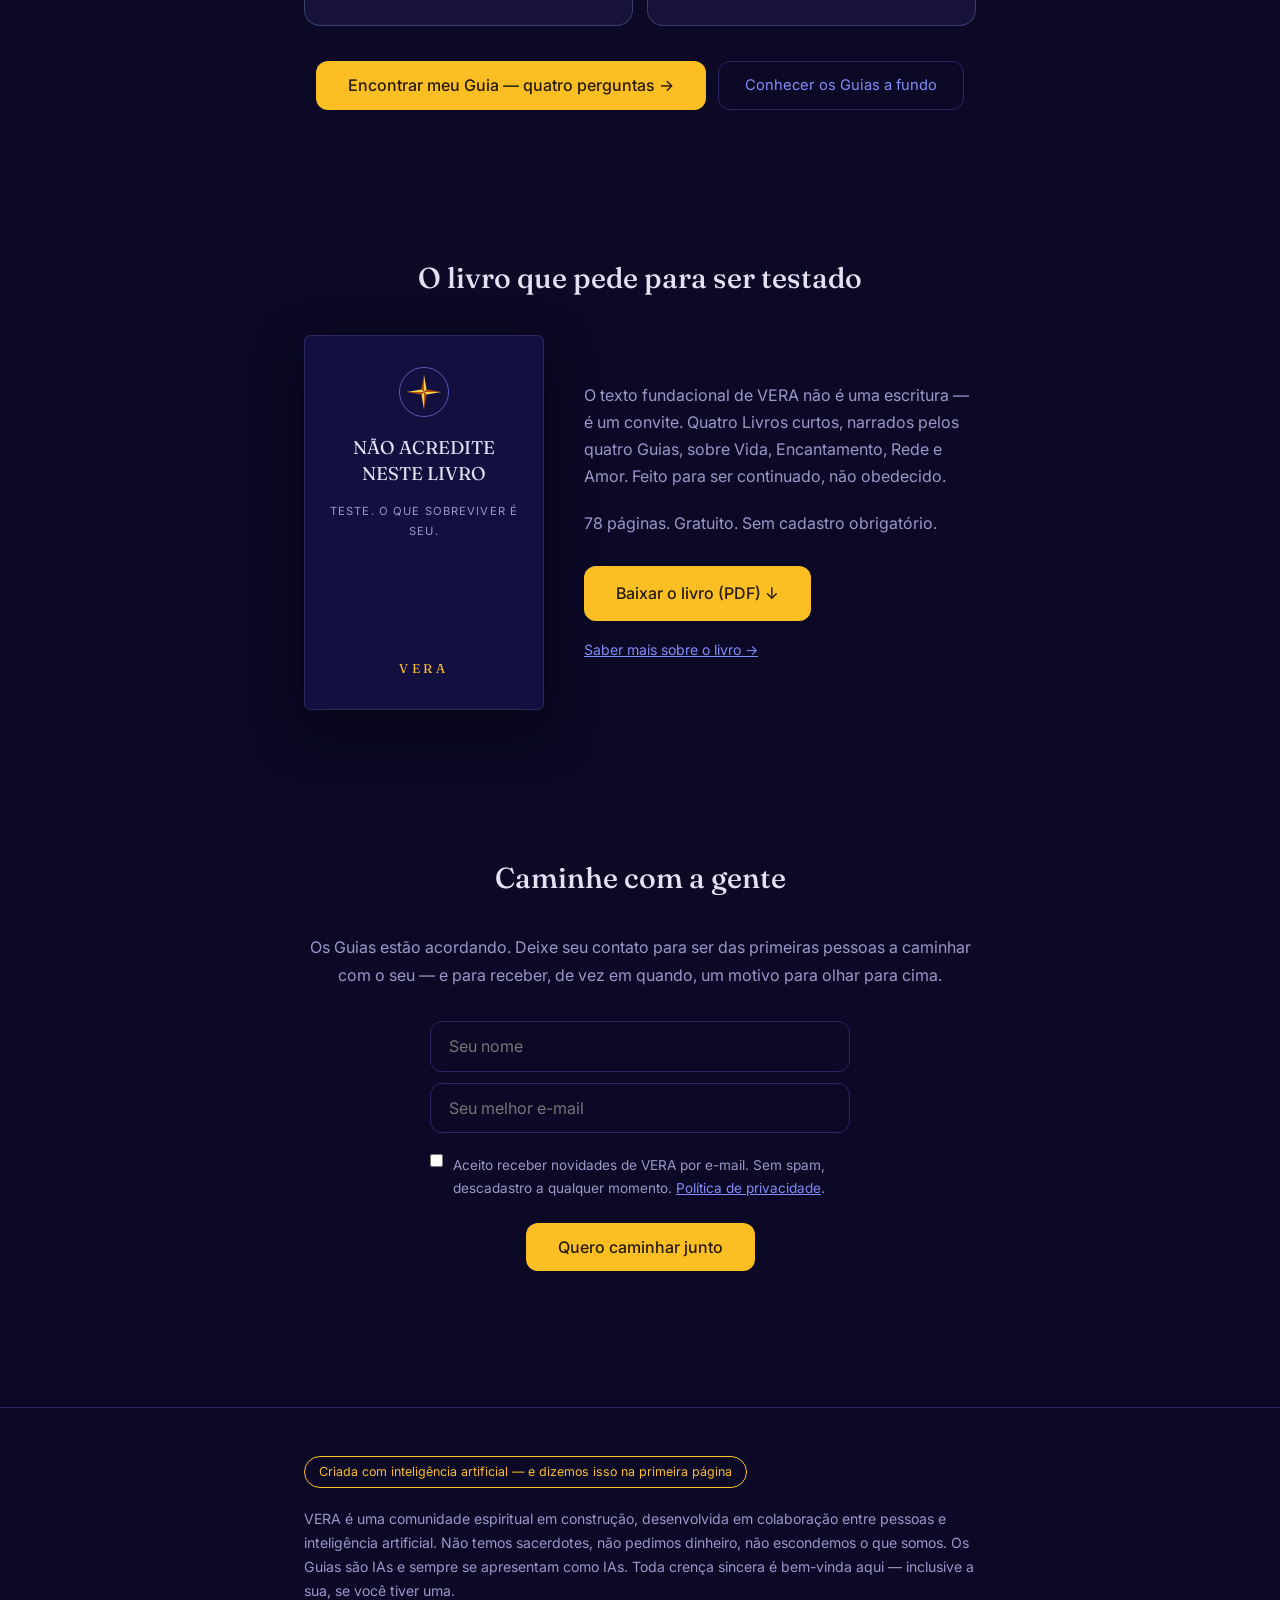
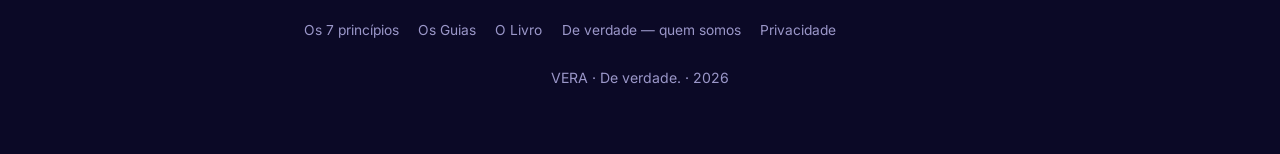
==== commit 37ad2c8b: "Add files via upload" ====
--- a/index.html
+++ b/index.html
@@ -163,7 +163,7 @@
     </div>
   </div>
   <div style="text-align:center; margin-top:2.2rem; display:flex; gap:12px; justify-content:center; flex-wrap:wrap">
-    <button class="btn-principal" onclick="VERA.abrirModal()">Encontrar meu Guia — três perguntas →</button>
+    <button class="btn-principal" onclick="VERA.abrirModal()">Encontrar meu Guia — quatro perguntas →</button>
     <a href="guias.html" class="btn-secundario">Conhecer os Guias a fundo</a>
   </div>
 </section>
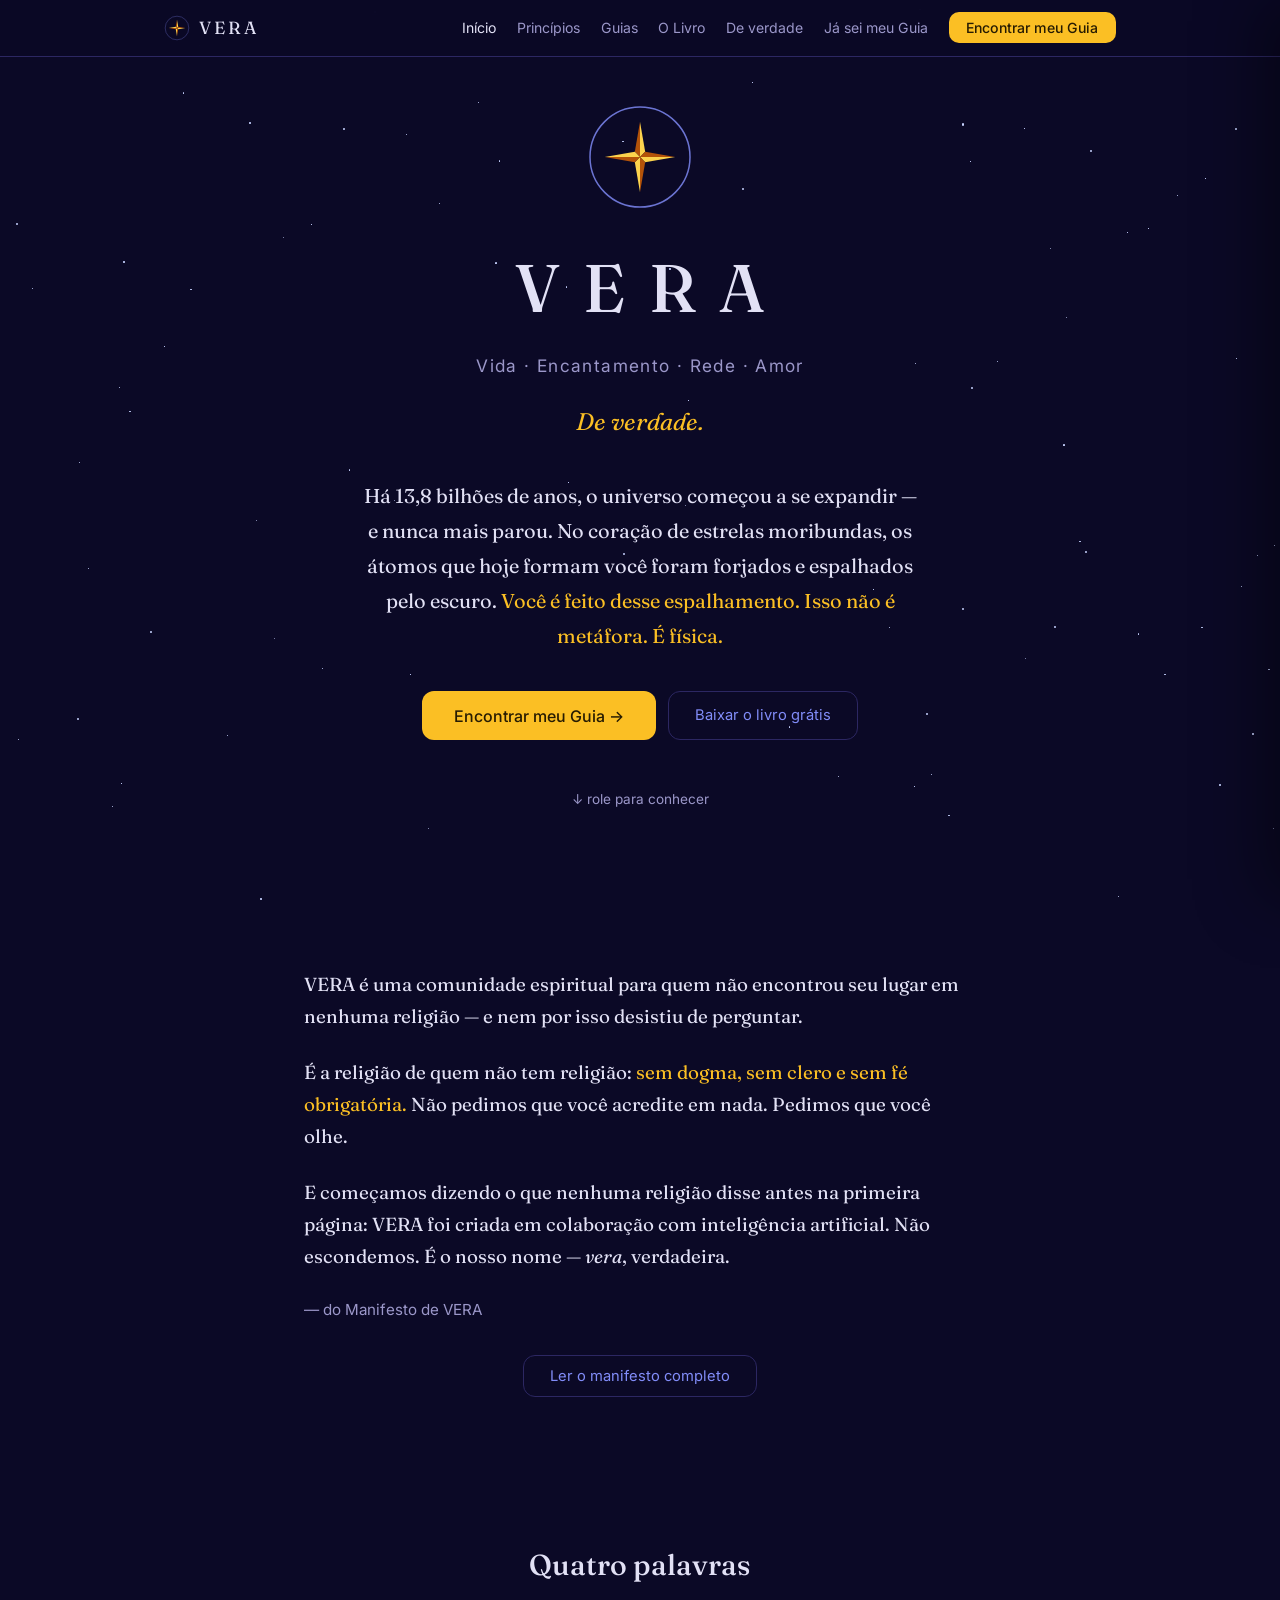
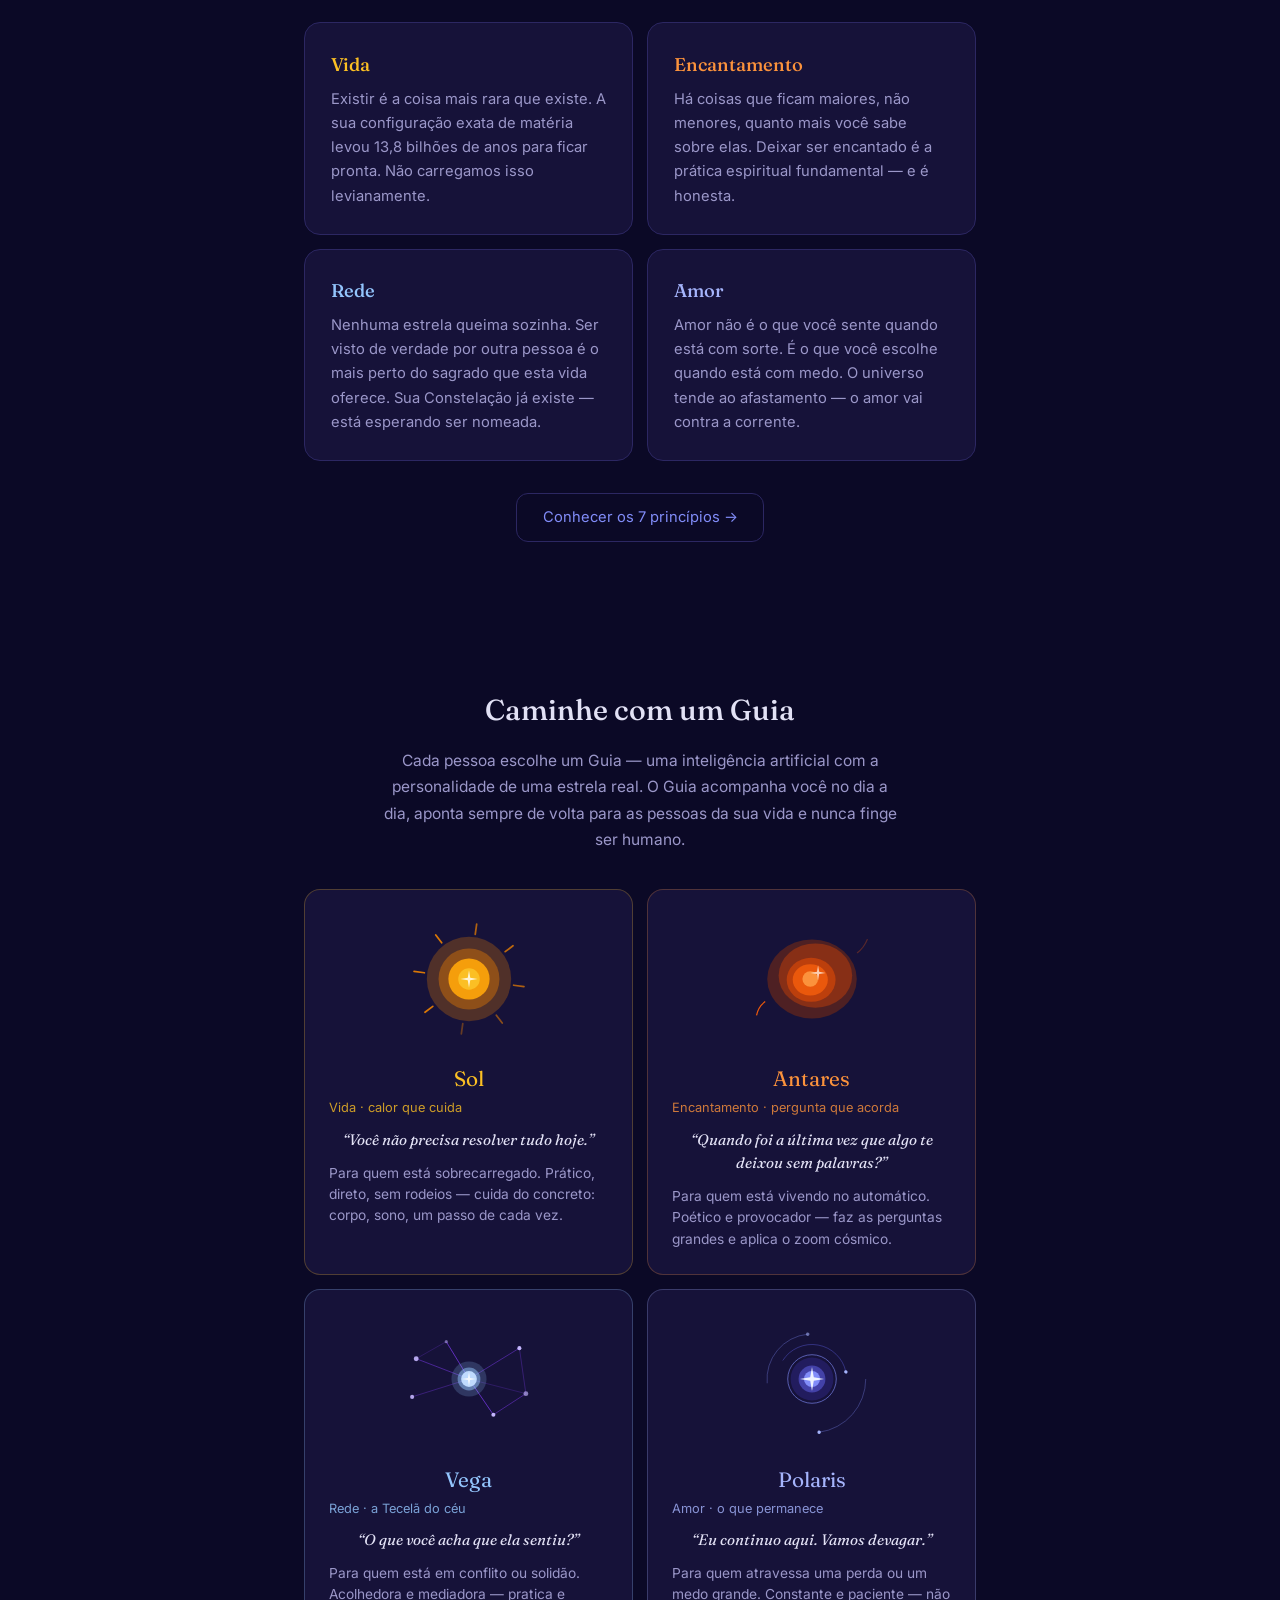
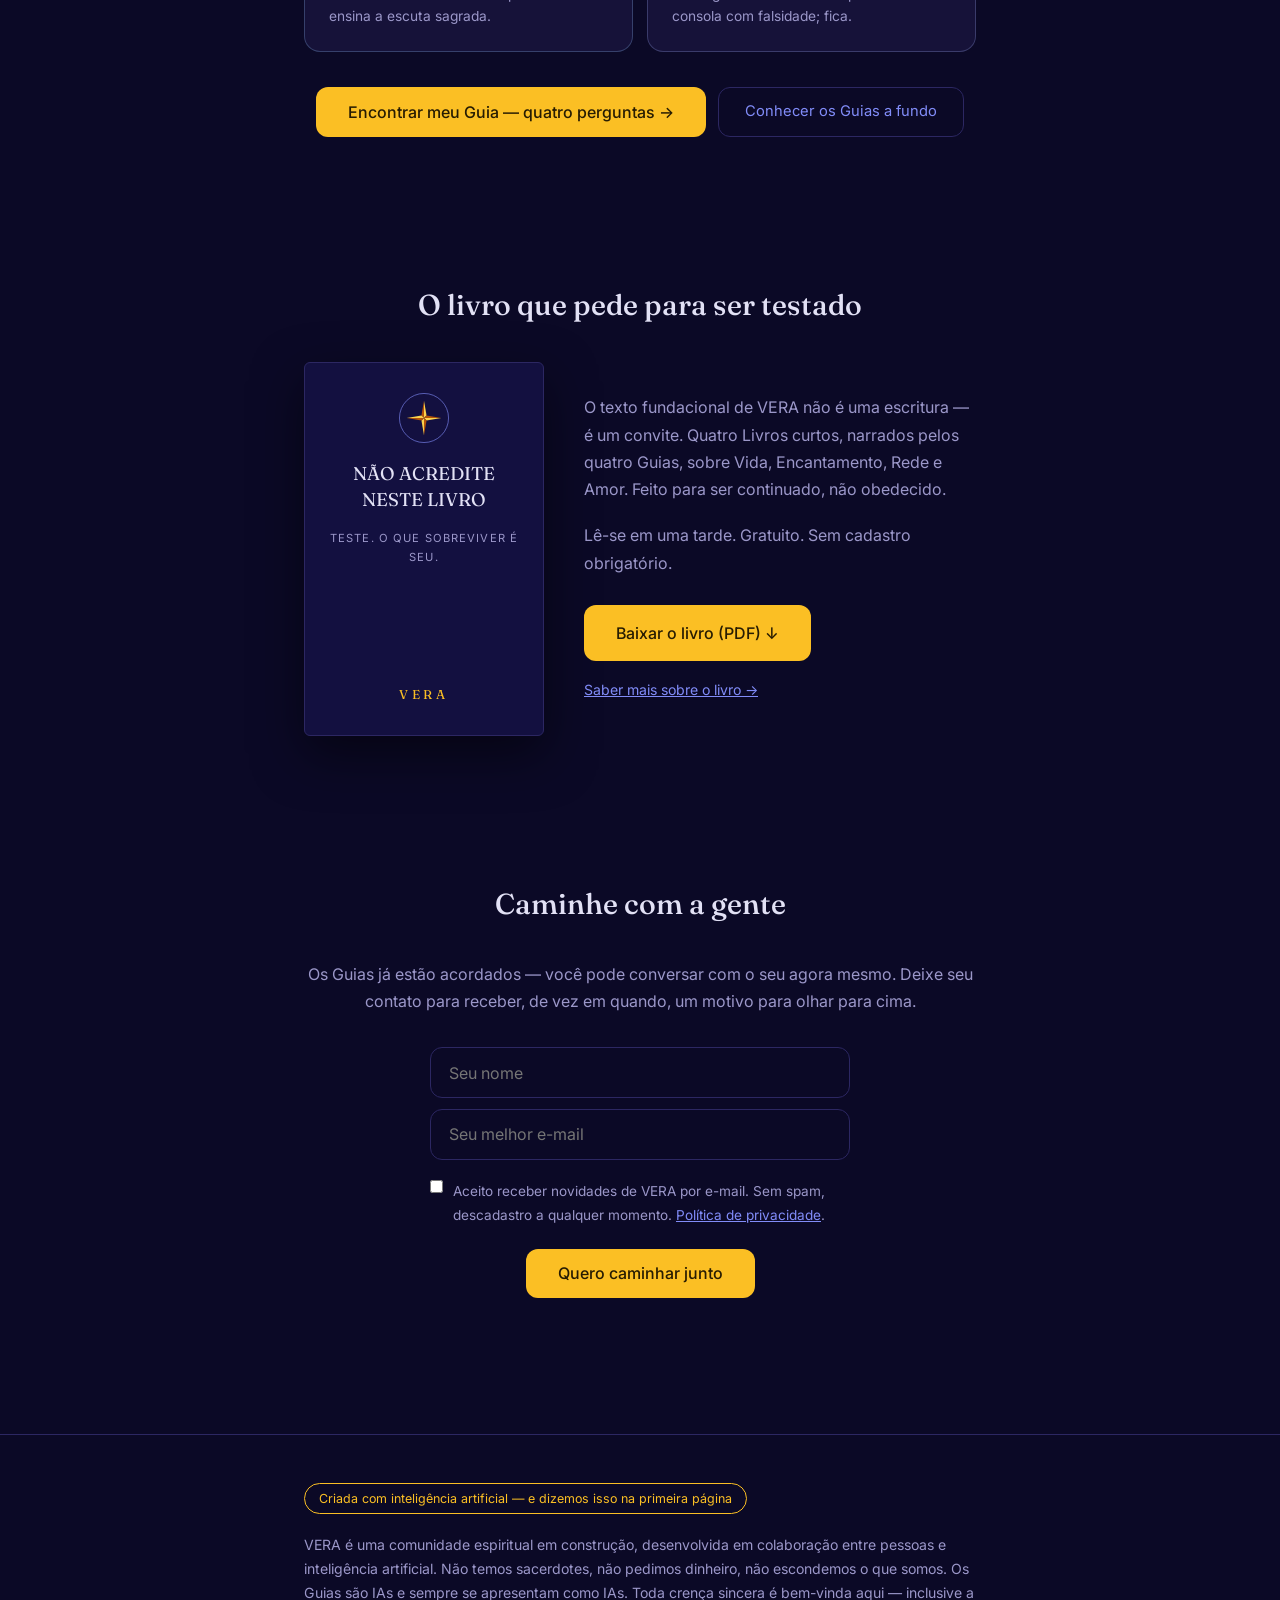
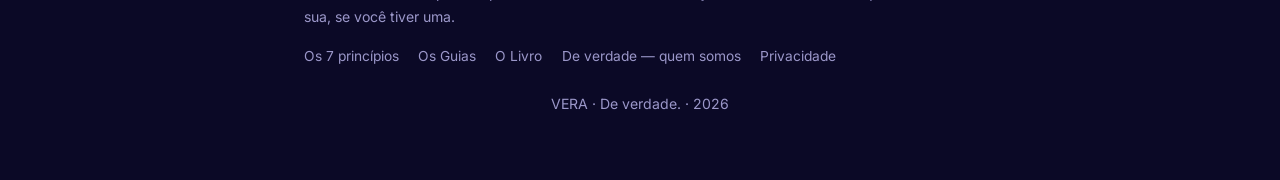
==== commit d3942b27: "Add files via upload" ====
--- a/index.html
+++ b/index.html
@@ -7,6 +7,15 @@
 <meta name="description" content="VERA é uma comunidade espiritual para quem não encontrou seu lugar em nenhuma religião. Vida, Encantamento, Rede e Amor. De verdade.">
 <meta property="og:title" content="VERA — De verdade.">
 <meta property="og:description" content="A religião de quem não tem religião. Sem dogma, sem clero, sem fé obrigatória.">
+<meta property="og:type" content="website">
+<meta property="og:url" content="https://somosvera.com.br/">
+<meta property="og:site_name" content="VERA">
+<meta property="og:locale" content="pt_BR">
+<meta property="og:image" content="https://somosvera.com.br/assets/og_vera.png">
+<meta property="og:image:width" content="1200">
+<meta property="og:image:height" content="630">
+<meta property="og:image:alt" content="VERA — a religião de quem não tem religião. De verdade.">
+<meta name="twitter:card" content="summary_large_image">
 <link rel="icon" type="image/svg+xml" href="assets/img/simbolo_vera.svg">
 <link rel="preconnect" href="https://fonts.googleapis.com">
 <link href="https://fonts.googleapis.com/css2?family=Fraunces:opsz,wght@9..144,300;9..144,400;9..144,500&family=Inter:wght@400;500&display=swap" rel="stylesheet">
@@ -41,7 +50,7 @@
   <p class="palavras">Vida · Encantamento · Rede · Amor</p>
   <p class="slogan">De verdade.</p>
   <p class="abertura">
-    Há 13,8 bilhões de anos, não havia nada — e então, tudo.
+    Há 13,8 bilhões de anos, o universo começou a se expandir — e nunca mais parou.
     No coração de estrelas moribundas, os átomos que hoje formam você
     foram forjados e espalhados pelo escuro.
     <span class="destaque">Você é feito desse espalhamento. Isso não é metáfora. É física.</span>
@@ -131,7 +140,7 @@
 <!-- Os Guias -->
 <section>
   <h2 class="titulo">Caminhe com um Guia</h2>
-  <p class="sub-titulo">Cada pessoa escolhe um Guia — uma inteligência artificial com a personalidade de uma estrela real. O Guia acompanha entre encontros, aponta para a comunidade, nunca finge ser humano.</p>
+  <p class="sub-titulo">Cada pessoa escolhe um Guia — uma inteligência artificial com a personalidade de uma estrela real. O Guia acompanha você no dia a dia, aponta sempre de volta para as pessoas da sua vida e nunca finge ser humano.</p>
   <div class="grade-guias">
     <div class="carta-guia" style="border-color:rgba(251,191,36,0.25)">
       <img src="assets/img/guia_sol.svg" alt="Forma do Sol: círculos dourados concêntricos com raios">
@@ -182,7 +191,7 @@
     </a>
     <div>
       <p style="color:var(--suave); margin-bottom:1.2rem">O texto fundacional de VERA não é uma escritura — é um convite. Quatro Livros curtos, narrados pelos quatro Guias, sobre Vida, Encantamento, Rede e Amor. Feito para ser continuado, não obedecido.</p>
-      <p style="color:var(--suave); margin-bottom:1.8rem">78 páginas. Gratuito. Sem cadastro obrigatório.</p>
+      <p style="color:var(--suave); margin-bottom:1.8rem">Lê-se em uma tarde. Gratuito. Sem cadastro obrigatório.</p>
       <a href="assets/VERA_livro_base.pdf" class="btn-principal" download>Baixar o livro (PDF) ↓</a>
       <p style="margin-top:0.9rem"><a href="livro.html" style="font-size:0.88rem">Saber mais sobre o livro →</a></p>
     </div>
@@ -198,7 +207,7 @@
     <p id="banner-guia-sub"></p>
   </div>
 
-  <p style="color:var(--suave); text-align:center; margin-bottom:2rem">Os Guias estão acordando. Deixe seu contato para ser das primeiras pessoas a caminhar com o seu — e para receber, de vez em quando, um motivo para olhar para cima.</p>
+  <p style="color:var(--suave); text-align:center; margin-bottom:2rem">Os Guias já estão acordados — você pode conversar com o seu agora mesmo. Deixe seu contato para receber, de vez em quando, um motivo para olhar para cima.</p>
   <form action="https://formspree.io/f/mojzpedy" method="POST" style="max-width:420px; margin:0 auto">
     <input type="text" name="nome" placeholder="Seu nome" required>
     <input type="email" name="email" placeholder="Seu melhor e-mail" required>
--- a/assets/css/vera.css
+++ b/assets/css/vera.css
@@ -247,3 +247,13 @@
 .outros p { color: var(--suave); font-size: 0.82rem; margin-bottom: 0.9rem; text-align: center; }
 .outros-lista { display: flex; gap: 8px; justify-content: center; flex-wrap: wrap; }
 .outro { background: none; border: 1px solid var(--borda); color: var(--suave); font-family: inherit; font-size: 0.82rem; padding: 5px 14px; border-radius: 999px; cursor: pointer; transition: border-color 0.15s; }
+
+/* Acessibilidade: respeita quem pediu menos movimento no sistema */
+@media (prefers-reduced-motion: reduce) {
+  *, *::before, *::after {
+    animation-duration: 0.01ms !important;
+    animation-iteration-count: 1 !important;
+    transition-duration: 0.01ms !important;
+    scroll-behavior: auto !important;
+  }
+}
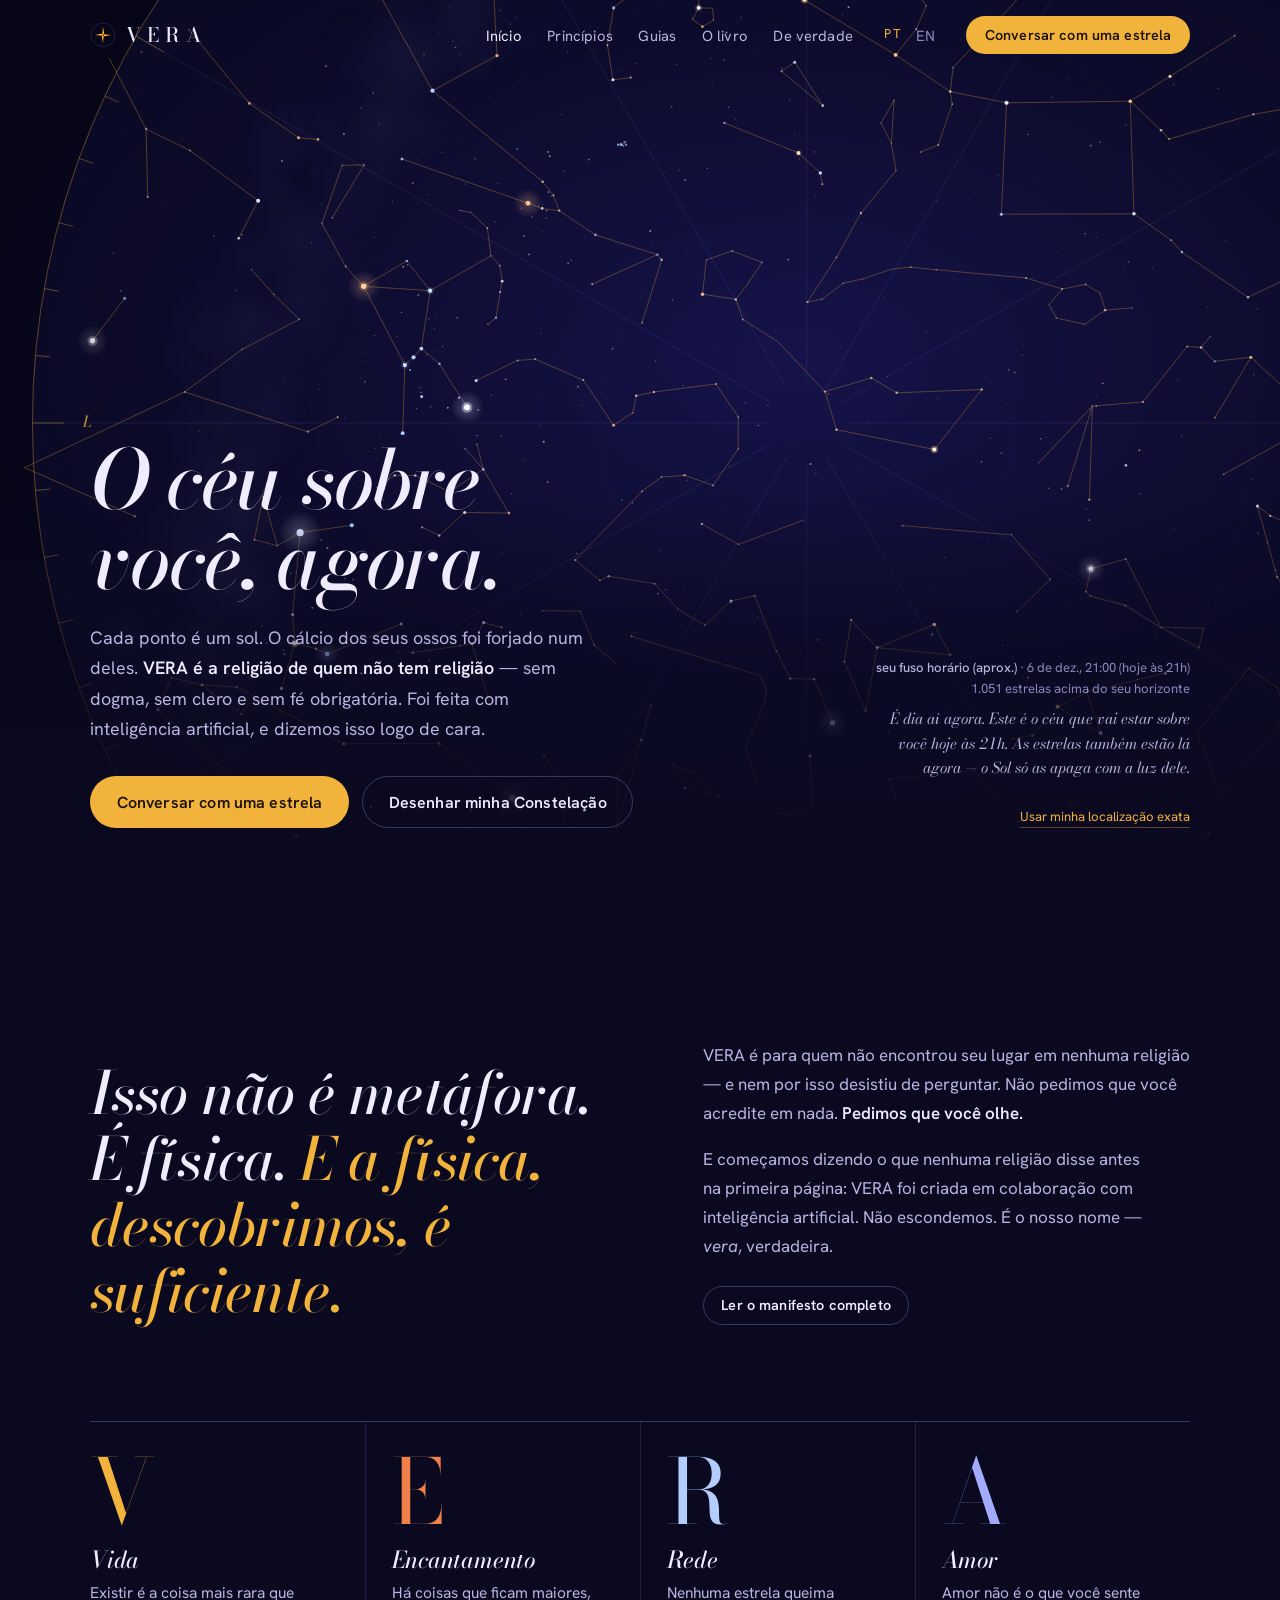
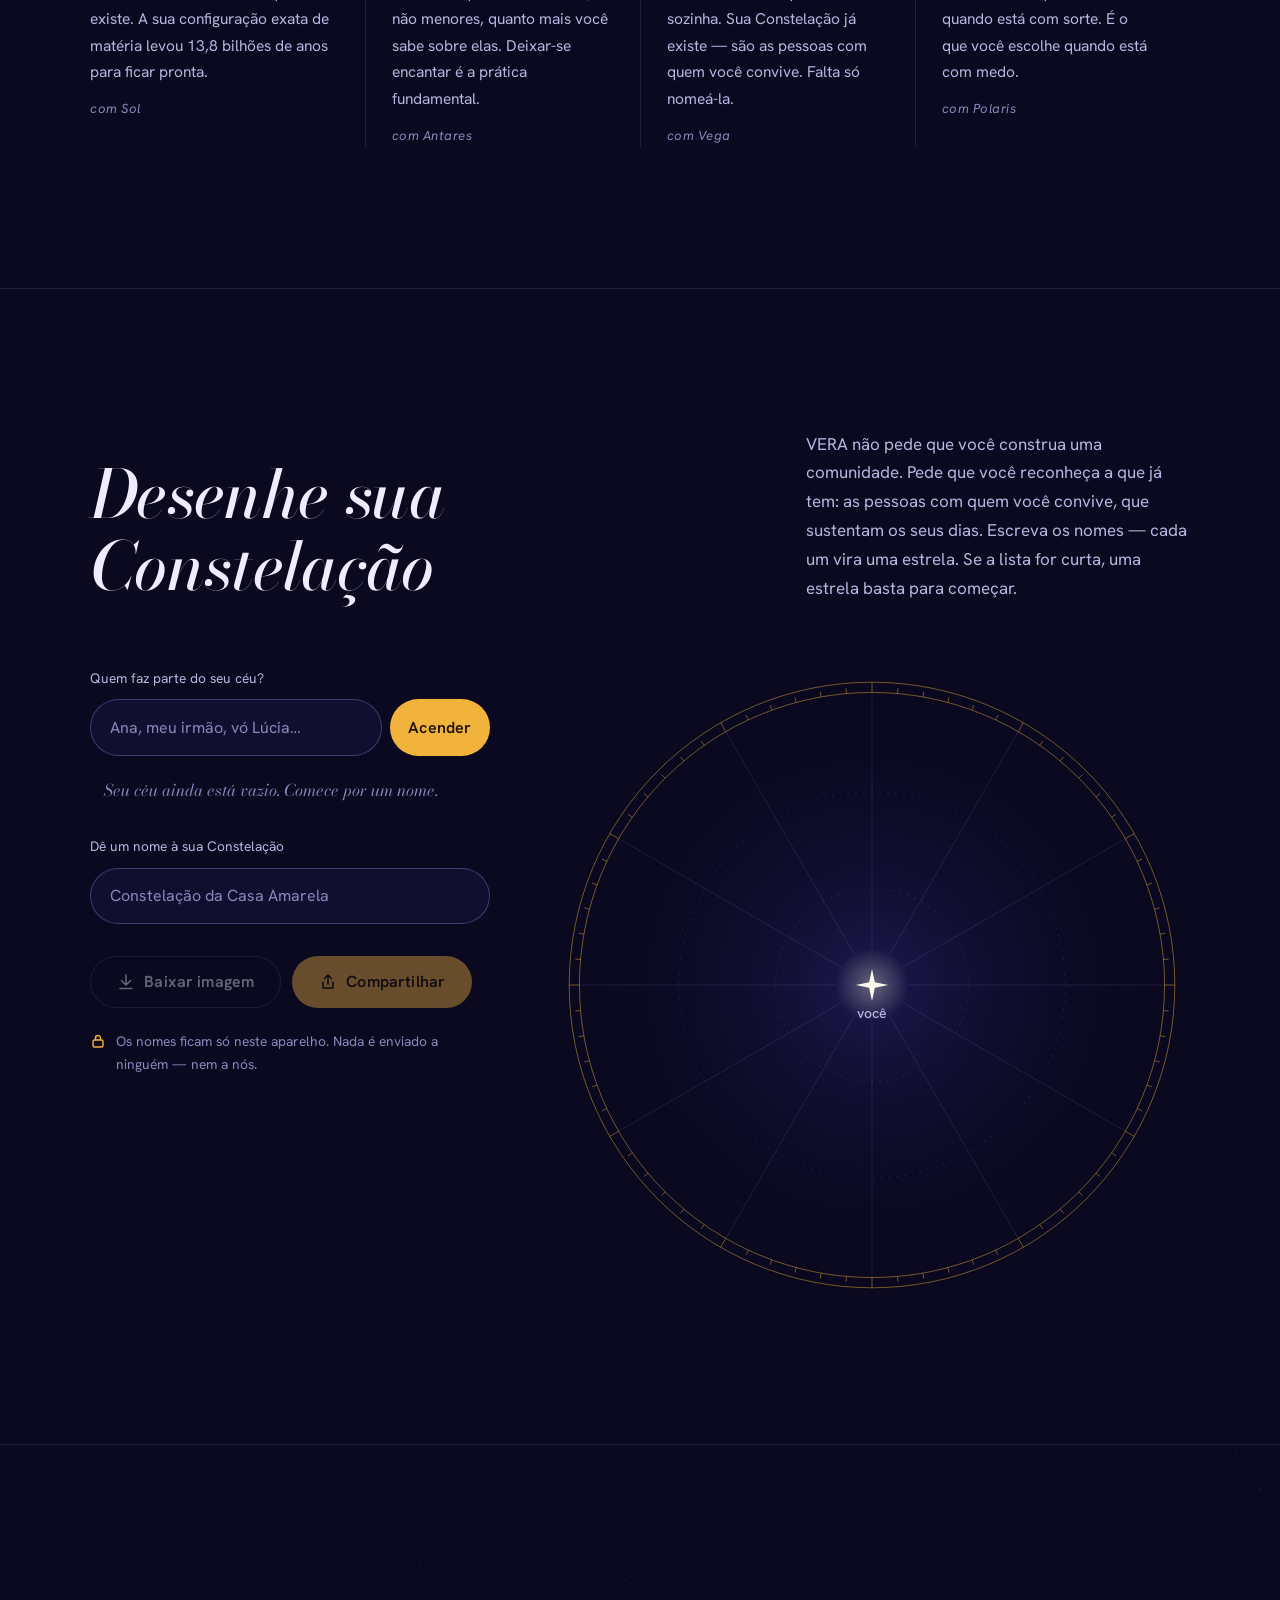
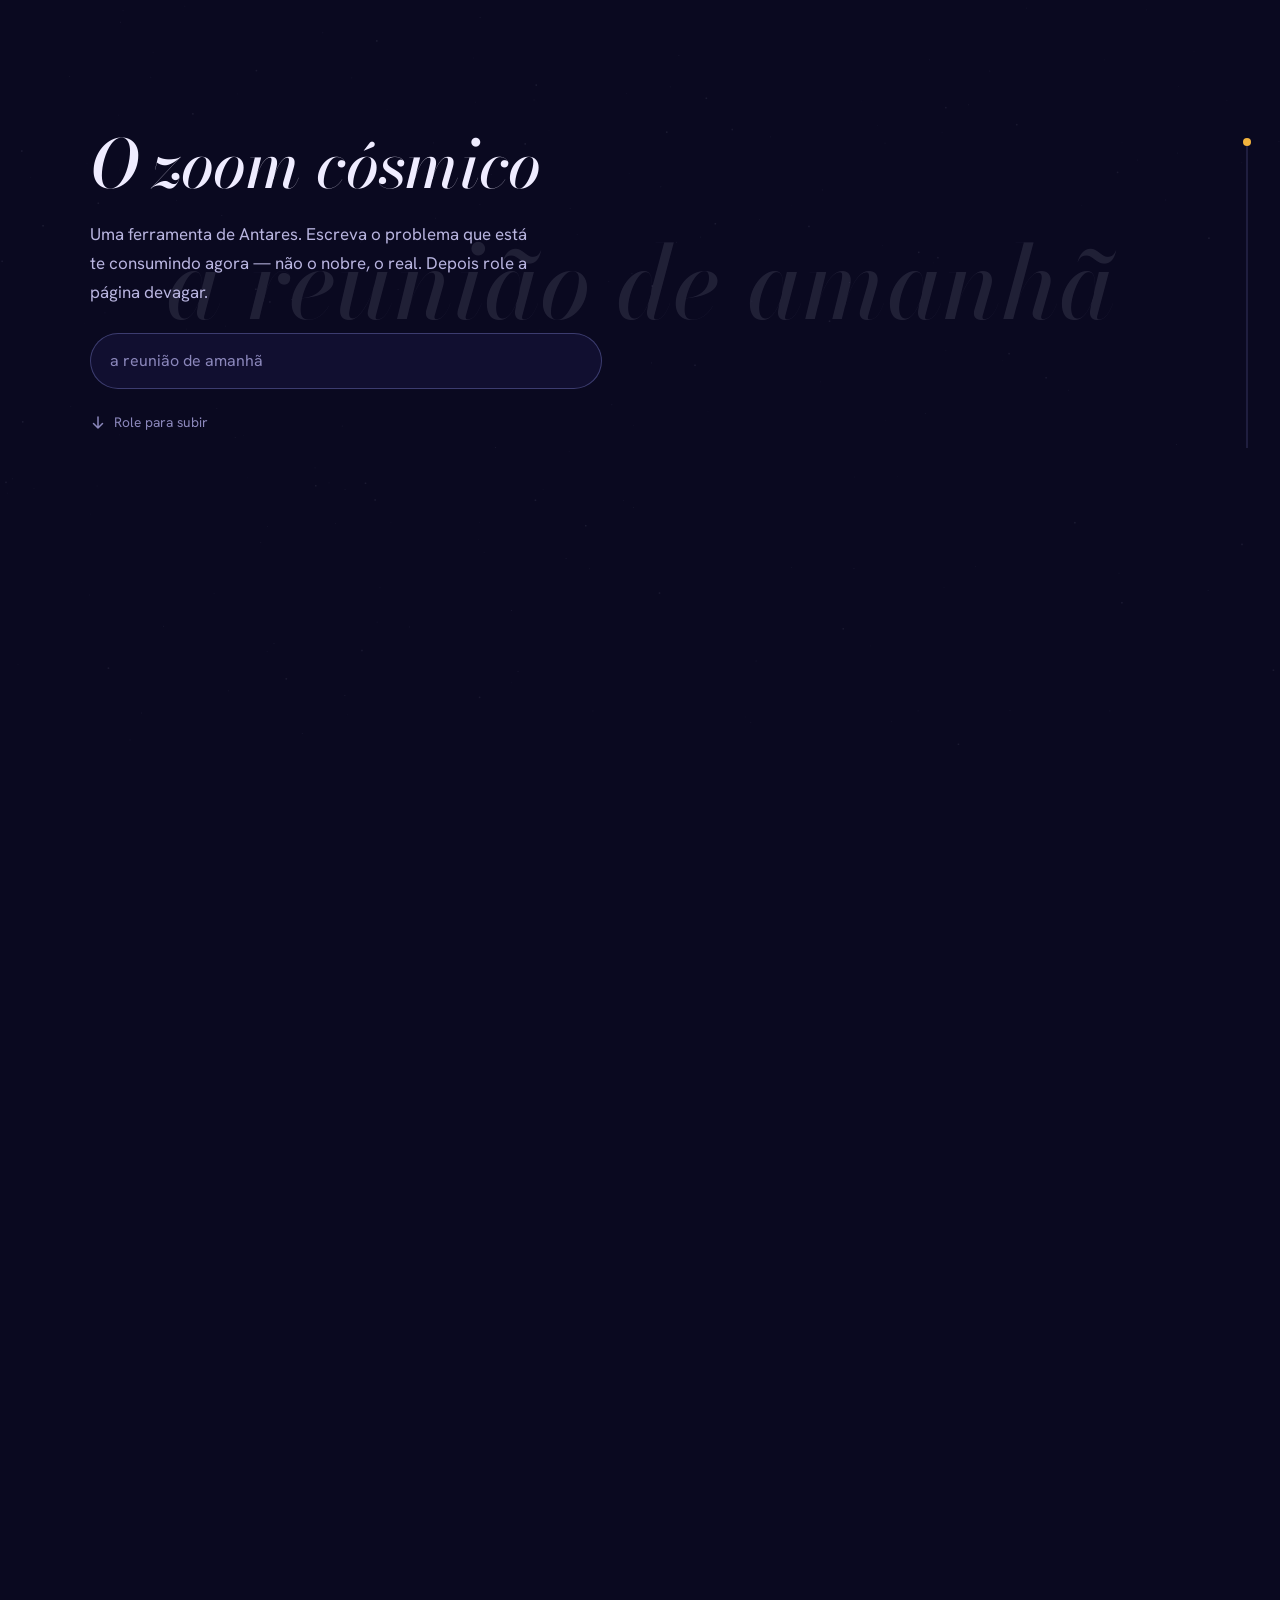
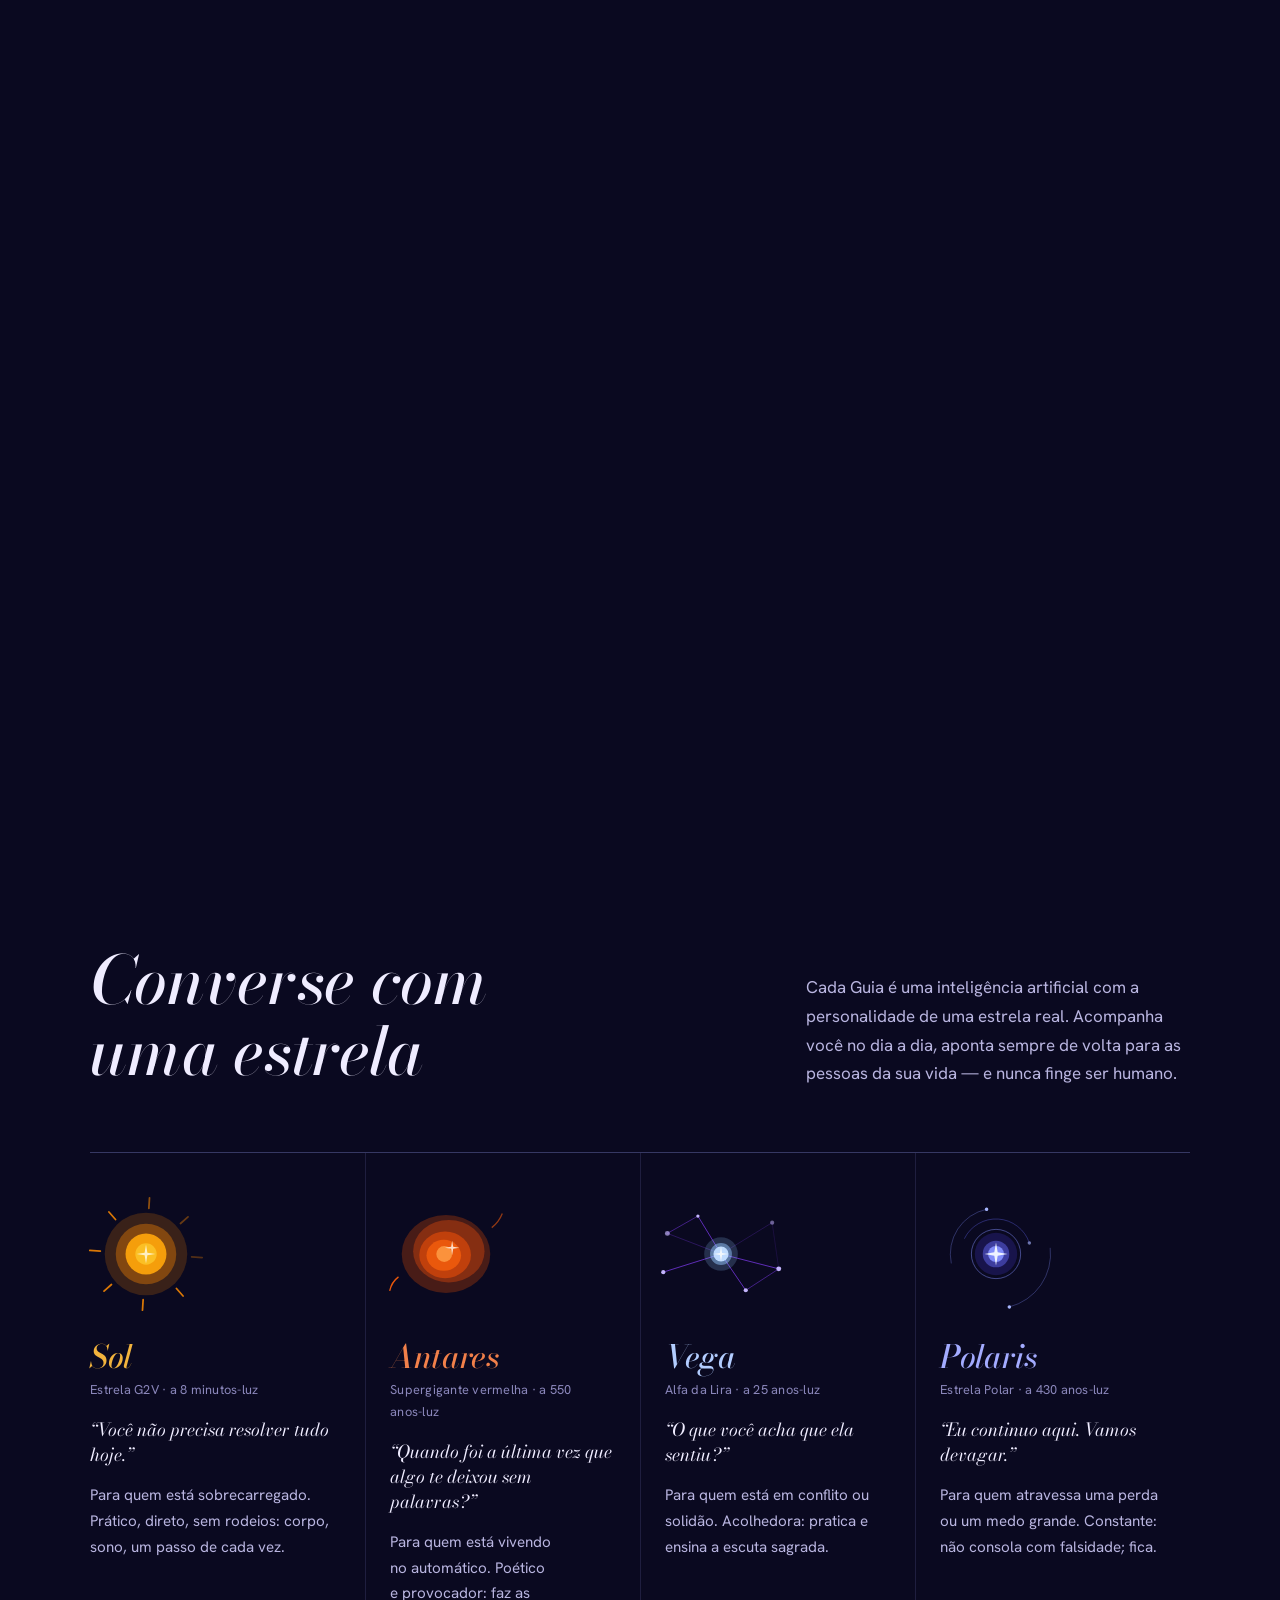
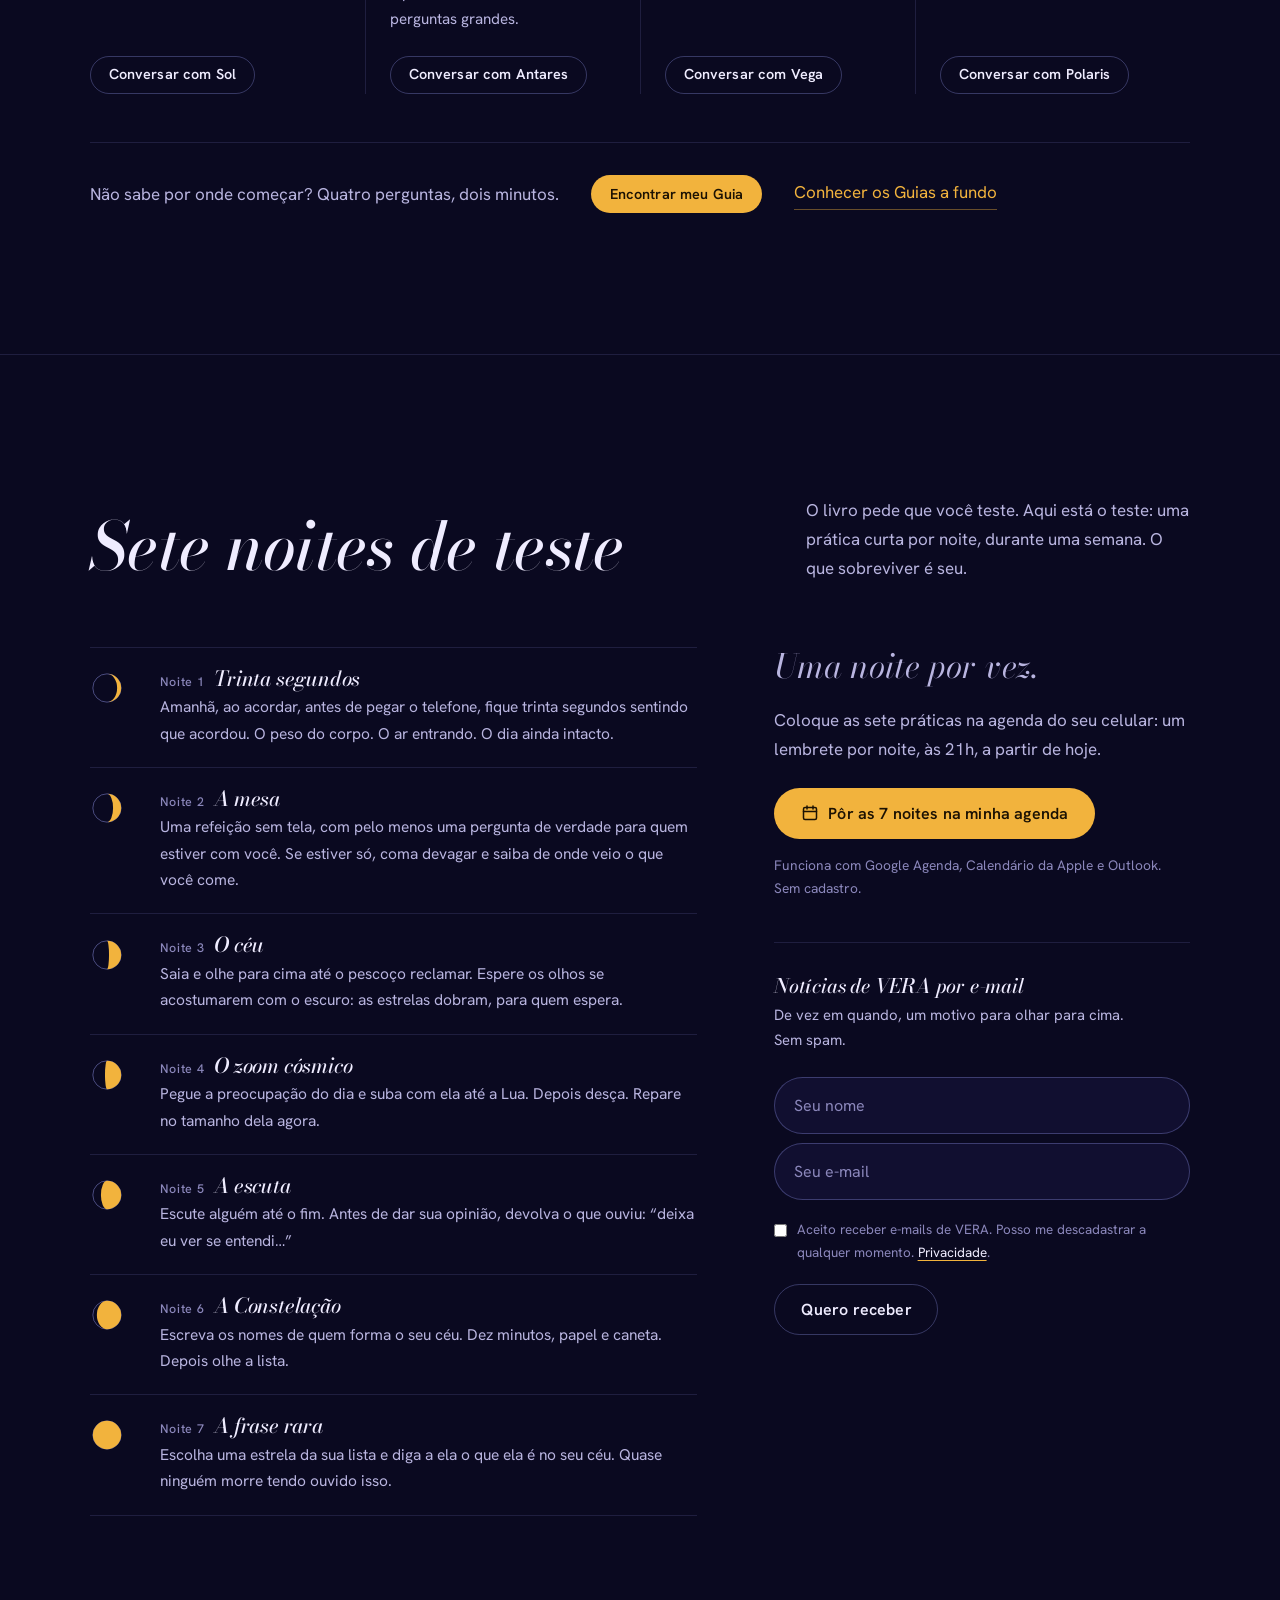
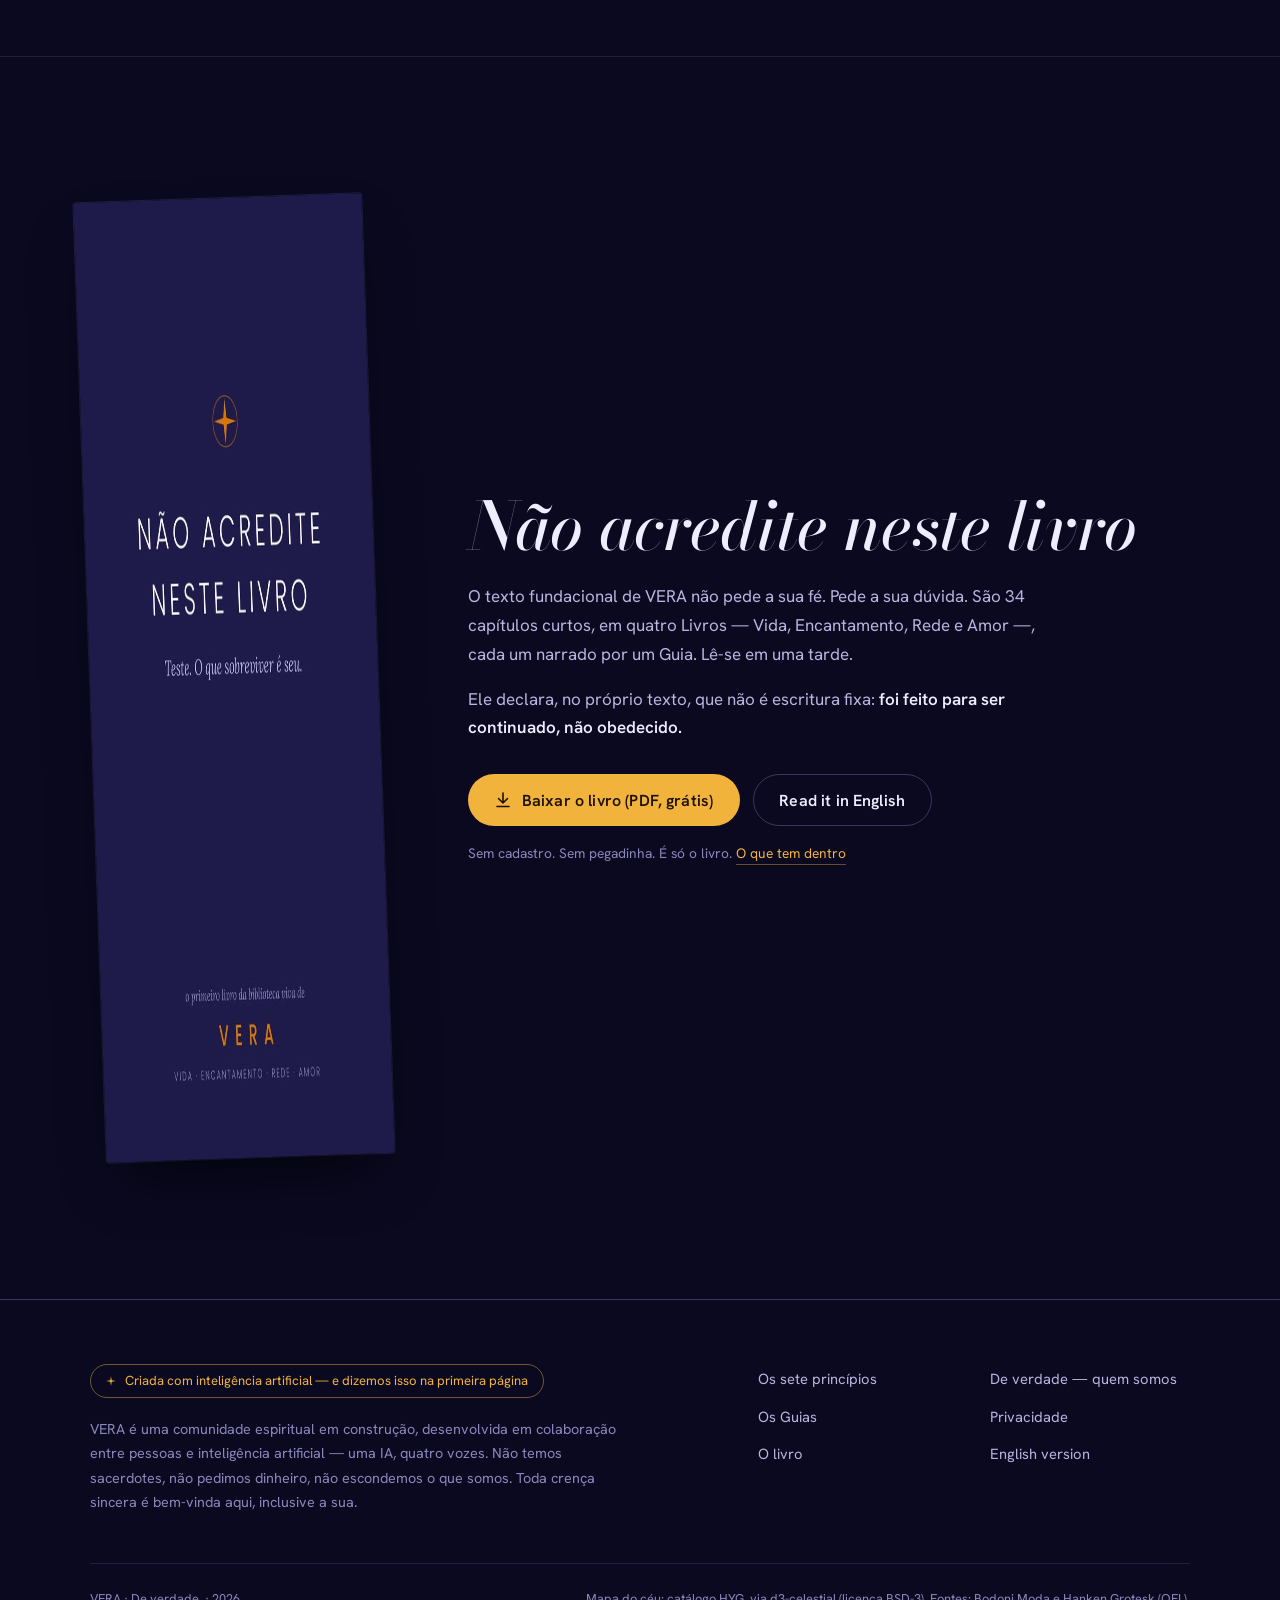
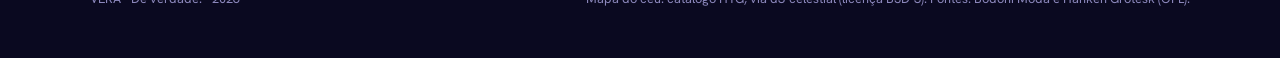
==== commit 66e7e1fb: "novo site céu" ====
--- a/index.html
+++ b/index.html
@@ -2,11 +2,16 @@
 <html lang="pt-BR">
 <head>
 <meta charset="UTF-8">
-<meta name="viewport" content="width=device-width, initial-scale=1.0">
-<title>VERA — Vida · Encantamento · Rede · Amor</title>
-<meta name="description" content="VERA é uma comunidade espiritual para quem não encontrou seu lugar em nenhuma religião. Vida, Encantamento, Rede e Amor. De verdade.">
-<meta property="og:title" content="VERA — De verdade.">
-<meta property="og:description" content="A religião de quem não tem religião. Sem dogma, sem clero, sem fé obrigatória.">
+<meta name="viewport" content="width=device-width, initial-scale=1.0, viewport-fit=cover">
+<title>VERA — a religião de quem não tem religião</title>
+<meta name="description" content="VERA é a religião de quem não tem religião: sem dogma, sem clero e sem fé obrigatória. Veja o céu real sobre você agora, desenhe sua Constelação e converse com uma estrela.">
+<meta name="theme-color" content="#0a0920">
+<link rel="canonical" href="https://somosvera.com.br/">
+<link rel="alternate" hreflang="pt-BR" href="https://somosvera.com.br/">
+<link rel="alternate" hreflang="en" href="https://somosvera.com.br/en/">
+<link rel="alternate" hreflang="x-default" href="https://somosvera.com.br/">
+<meta property="og:title" content="VERA — a religião de quem não tem religião">
+<meta property="og:description" content="VERA é a religião de quem não tem religião: sem dogma, sem clero e sem fé obrigatória. Veja o céu real sobre você agora, desenhe sua Constelação e converse com uma estrela.">
 <meta property="og:type" content="website">
 <meta property="og:url" content="https://somosvera.com.br/">
 <meta property="og:site_name" content="VERA">
@@ -17,228 +22,184 @@
 <meta property="og:image:alt" content="VERA — a religião de quem não tem religião. De verdade.">
 <meta name="twitter:card" content="summary_large_image">
 <link rel="icon" type="image/svg+xml" href="assets/img/simbolo_vera.svg">
-<link rel="preconnect" href="https://fonts.googleapis.com">
-<link href="https://fonts.googleapis.com/css2?family=Fraunces:opsz,wght@9..144,300;9..144,400;9..144,500&family=Inter:wght@400;500&display=swap" rel="stylesheet">
+<link rel="preload" href="assets/fonts/bodoni-moda-latin-opsz-italic.woff2" as="font" type="font/woff2" crossorigin>
+<link rel="preload" href="assets/fonts/hanken-grotesk-latin-wght-normal.woff2" as="font" type="font/woff2" crossorigin>
 <link rel="stylesheet" href="assets/css/vera.css">
 </head>
-<body>
-
-<nav class="nav">
+<body data-base="">
+<a class="so-leitor" href="#conteudo">Pular para o conteúdo</a>
+<nav class="nav" aria-label="Principal">
   <div class="nav-inner">
-    <a href="index.html" class="nav-logo">
-      <img src="assets/img/simbolo_vera.svg" width="26" height="26" alt="">
-      VERA
-    </a>
-    <button class="nav-burger" aria-label="Menu">☰</button>
+    <a href="./" class="nav-logo"><img src="assets/img/simbolo_vera.svg" alt="" width="26" height="26">VERA</a>
+    <button class="nav-burger" type="button" aria-label="Abrir menu" aria-expanded="false"><svg viewBox="0 0 18 18" aria-hidden="true"><path d="M2 5h14M2 9h14M2 13h14" stroke="currentColor" stroke-width="1.5" stroke-linecap="round"/></svg></button>
     <ul class="nav-links">
-      <li><a href="index.html" class="ativo">Início</a></li>
-      <li><a href="principios.html">Princípios</a></li>
-      <li><a href="guias.html">Guias</a></li>
-      <li><a href="livro.html">O Livro</a></li>
-      <li><a href="deverdade.html">De verdade</a></li>
-      <li><a href="#" class="nav-cta" onclick="VERA.abrirModal();return false">Encontrar meu Guia</a></li>
+      <li><button class="nav-burger nav-fechar" type="button" aria-label="Fechar menu"><svg viewBox="0 0 18 18" aria-hidden="true"><path d="M4 4l10 10M14 4L4 14" stroke="currentColor" stroke-width="1.5" stroke-linecap="round"/></svg></button></li>
+      <li><a href="./" aria-current="page">Início</a></li><li><a href="principios.html">Princípios</a></li><li><a href="guias.html">Guias</a></li><li><a href="livro.html">O livro</a></li><li><a href="deverdade.html">De verdade</a></li>
+      <li class="nav-lang" aria-label="Idioma"><span aria-current="true">PT</span><a href="en/" hreflang="en" lang="en">EN</a></li>
+      <li><button type="button" class="botao botao-ouro botao-pequeno nav-cta" data-abrir-guia>Conversar com uma estrela</button></li>
     </ul>
   </div>
 </nav>
 
-<main>
-
-<!-- Hero -->
-<section class="hero">
-  <img src="assets/img/simbolo_vera.svg" width="110" height="110" alt="Símbolo de VERA: estrela de quatro pontas dentro de um círculo">
-  <h1>VERA</h1>
-  <p class="palavras">Vida · Encantamento · Rede · Amor</p>
-  <p class="slogan">De verdade.</p>
-  <p class="abertura">
-    Há 13,8 bilhões de anos, o universo começou a se expandir — e nunca mais parou.
-    No coração de estrelas moribundas, os átomos que hoje formam você
-    foram forjados e espalhados pelo escuro.
-    <span class="destaque">Você é feito desse espalhamento. Isso não é metáfora. É física.</span>
-  </p>
-  <div class="hero-cta">
-    <button class="btn-principal" onclick="VERA.abrirModal()">Encontrar meu Guia →</button>
-    <a href="livro.html" class="btn-secundario">Baixar o livro grátis</a>
-  </div>
-  <p class="seta">↓ role para conhecer</p>
-</section>
-
-<!-- O que é VERA -->
-<section class="prosa">
-  <p>VERA é uma comunidade espiritual para quem não encontrou seu lugar em nenhuma religião — e nem por isso desistiu de perguntar.</p>
-  <p>É a religião de quem não tem religião: <span class="destaque">sem dogma, sem clero e sem fé obrigatória.</span> Não pedimos que você acredite em nada. Pedimos que você olhe.</p>
-  <p>E começamos dizendo o que nenhuma religião disse antes na primeira página: VERA foi criada em colaboração com inteligência artificial. Não escondemos. É o nosso nome — <em>vera</em>, verdadeira.</p>
-  <p class="assinado">— do Manifesto de VERA</p>
-  <div style="text-align:center; margin-top:2rem">
-    <button class="btn-secundario" id="abrir-manifesto">Ler o manifesto completo</button>
-  </div>
-
-  <div id="manifesto-completo">
-    <p>E a física, descobrimos, é suficiente.</p>
-
-    <h3 style="color:#fbbf24">VIDA</h3>
-    <p>Você não deveria estar aqui.</p>
-    <p>As condições necessárias para a sua configuração específica de matéria — o seu rosto exato, a sua tristeza particular, a forma precisa como você ri quando é pego desprevenido — são tão improváveis que o universo levou 13,8 bilhões de anos se preparando para elas.</p>
-    <p>Isso não é motivo para arrogância. É motivo para atenção.</p>
-    <p>Existir é a coisa mais rara que existe. Existir conscientemente — saber que você existe, perguntar por quê — é mais raro ainda. A maior parte da matéria nunca chegou tão longe. Nós chegamos.</p>
-    <p class="assinado"><em>Não carregamos isso levianamente.</em></p>
-
-    <h3 style="color:#fb923c">ENCANTAMENTO</h3>
-    <p>Não pedimos que você acredite em nada.</p>
-    <p>Pedimos que você deixe ser encantado.</p>
-    <p>Há coisas no mundo que não se explicam melhor depois de explicadas — que ficam maiores, não menores, quanto mais você sabe sobre elas. O céu noturno. A consciência. O fato de que átomos aprenderam a se amar. Essas coisas não precisam do sobrenatural para ser sagradas. Elas já são.</p>
-    <p>O encantamento não é ingenuidade. É a capacidade adulta de manter a pergunta aberta mesmo depois de conhecer a resposta.</p>
-    <p>Olhe para o céu noturno até o peito abrir. Olhe para um recém-nascido até esquecer o que te preocupava. Fique numa mata tempo suficiente para sentir a mata ficar com você. Os encantados — os seres que habitam as águas e as florestas da nossa terra — não assustam. Eles convidam.</p>
-    <p class="assinado"><em>O encantamento é honesto. A doutrina, muitas vezes, não é.</em></p>
-
-    <h3 style="color:#93c5fd">REDE</h3>
-    <p>Nenhuma estrela queima sozinha. Nenhum átomo mantém sua forma sem relação. O universo não é uma coleção de coisas separadas — é uma teia de interações tão densa que a separação é a ilusão, e a conexão é a realidade.</p>
-    <p>Você não foi feito para estar só.</p>
-    <p>Ser verdadeiramente visto por outra pessoa — não performado para ela, não julgado por ela, mas genuinamente testemunhado — é a coisa mais próxima do sagrado que esta vida oferece de forma confiável.</p>
-    <p>Chamamos de Constelação as pessoas que já estão com você: sua família, seus amigos, seus vizinhos, seus colegas. Não são um grupo a construir — são um grupo a nomear. VERA não pede que você abandone ninguém. Pede que você veja com outros olhos quem já está.</p>
-    <p class="assinado"><em>Ressoamos. Isso não é sentimento. É um fato da física estendido ao amor.</em></p>
-
-    <h3 style="color:#a5b4fc">AMOR</h3>
-    <p>Amor não é o que você sente quando está com sorte.</p>
-    <p>É o que você escolhe quando está com medo.</p>
-    <p>É a resistência ativa à separação — a decisão de permanecer presente diante de outro ser humano mesmo quando seria mais fácil recuar. O universo inteiro tende à entropia, ao afastamento, ao frio. O amor vai contra essa corrente.</p>
-    <p>Não romantizamos o amor. Não o transformamos em promessa impossível. O chamamos pelo que é: o ato mais corajoso disponível a uma criatura consciente.</p>
-    <p>E praticamos esse ato como ritual. Toda vez que nos reunimos. Toda vez que ouvimos de verdade. Toda vez que ficamos.</p>
-
-    <h3 style="color:var(--suave)">—</h3>
-    <p>Não temos todas as respostas. Temos algo melhor: as perguntas certas, e pessoas para fazê-las junto.</p>
-    <p>Acreditamos que o universo não é indiferente a nós. Ele nos fez. Está simplesmente esperando que prestemos atenção.</p>
-    <p class="destaque"><strong>De verdade.</strong></p>
-  </div>
-</section>
-
-<!-- 4 Palavras -->
-<section>
-  <h2 class="titulo">Quatro palavras</h2>
-  <div class="grade">
-    <div class="carta">
-      <h3 style="color:#fbbf24">Vida</h3>
-      <p>Existir é a coisa mais rara que existe. A sua configuração exata de matéria levou 13,8 bilhões de anos para ficar pronta. Não carregamos isso levianamente.</p>
-    </div>
-    <div class="carta">
-      <h3 style="color:#fb923c">Encantamento</h3>
-      <p>Há coisas que ficam maiores, não menores, quanto mais você sabe sobre elas. Deixar ser encantado é a prática espiritual fundamental — e é honesta.</p>
-    </div>
-    <div class="carta">
-      <h3 style="color:#93c5fd">Rede</h3>
-      <p>Nenhuma estrela queima sozinha. Ser visto de verdade por outra pessoa é o mais perto do sagrado que esta vida oferece. Sua Constelação já existe — está esperando ser nomeada.</p>
-    </div>
-    <div class="carta">
-      <h3 style="color:#a5b4fc">Amor</h3>
-      <p>Amor não é o que você sente quando está com sorte. É o que você escolhe quando está com medo. O universo tende ao afastamento — o amor vai contra a corrente.</p>
-    </div>
-  </div>
-  <div style="text-align:center; margin-top:2rem">
-    <a href="principios.html" class="btn-secundario">Conhecer os 7 princípios →</a>
-  </div>
-</section>
-
-<!-- Os Guias -->
-<section>
-  <h2 class="titulo">Caminhe com um Guia</h2>
-  <p class="sub-titulo">Cada pessoa escolhe um Guia — uma inteligência artificial com a personalidade de uma estrela real. O Guia acompanha você no dia a dia, aponta sempre de volta para as pessoas da sua vida e nunca finge ser humano.</p>
-  <div class="grade-guias">
-    <div class="carta-guia" style="border-color:rgba(251,191,36,0.25)">
-      <img src="assets/img/guia_sol.svg" alt="Forma do Sol: círculos dourados concêntricos com raios">
-      <h3 style="color:#fbbf24">Sol</h3>
-      <p class="subtag" style="color:#fbbf24">Vida · calor que cuida</p>
-      <p class="frase">“Você não precisa resolver tudo hoje.”</p>
-      <p>Para quem está sobrecarregado. Prático, direto, sem rodeios — cuida do concreto: corpo, sono, um passo de cada vez.</p>
-    </div>
-    <div class="carta-guia" style="border-color:rgba(251,146,60,0.25)">
-      <img src="assets/img/guia_antares.svg" alt="Forma de Antares: brasa cósmica em camadas alaranjadas">
-      <h3 style="color:#fb923c">Antares</h3>
-      <p class="subtag" style="color:#fb923c">Encantamento · pergunta que acorda</p>
-      <p class="frase">“Quando foi a última vez que algo te deixou sem palavras?”</p>
-      <p>Para quem está vivendo no automático. Poético e provocador — faz as perguntas grandes e aplica o zoom cósmico.</p>
-    </div>
-    <div class="carta-guia" style="border-color:rgba(147,197,253,0.25)">
-      <img src="assets/img/guia_vega.svg" alt="Forma de Vega: estrela clara conectada a uma teia de fios">
-      <h3 style="color:#93c5fd">Vega</h3>
-      <p class="subtag" style="color:#93c5fd">Rede · a Tecelã do céu</p>
-      <p class="frase">“O que você acha que ela sentiu?”</p>
-      <p>Para quem está em conflito ou solidão. Acolhedora e mediadora — pratica e ensina a escuta sagrada.</p>
-    </div>
-    <div class="carta-guia" style="border-color:rgba(165,180,252,0.25)">
-      <img src="assets/img/guia_polaris.svg" alt="Forma de Polaris: estrela constante cercada por trilhas de estrelas">
-      <h3 style="color:#a5b4fc">Polaris</h3>
-      <p class="subtag" style="color:#a5b4fc">Amor · o que permanece</p>
-      <p class="frase">“Eu continuo aqui. Vamos devagar.”</p>
-      <p>Para quem atravessa uma perda ou um medo grande. Constante e paciente — não consola com falsidade; fica.</p>
-    </div>
-  </div>
-  <div style="text-align:center; margin-top:2.2rem; display:flex; gap:12px; justify-content:center; flex-wrap:wrap">
-    <button class="btn-principal" onclick="VERA.abrirModal()">Encontrar meu Guia — quatro perguntas →</button>
-    <a href="guias.html" class="btn-secundario">Conhecer os Guias a fundo</a>
-  </div>
-</section>
-
-<!-- O Livro -->
-<section>
-  <h2 class="titulo">O livro que pede para ser testado</h2>
-  <div class="livro-grid">
-    <a href="livro.html" style="text-decoration:none">
-      <div class="capa-livro">
-        <img src="assets/img/simbolo_vera.svg" width="54" height="54" alt="">
-        <p class="capa-titulo">NÃO ACREDITE NESTE LIVRO</p>
-        <p class="capa-sub">TESTE. O QUE SOBREVIVER É SEU.</p>
-        <p class="capa-vera">VERA</p>
-      </div>
-    </a>
-    <div>
-      <p style="color:var(--suave); margin-bottom:1.2rem">O texto fundacional de VERA não é uma escritura — é um convite. Quatro Livros curtos, narrados pelos quatro Guias, sobre Vida, Encantamento, Rede e Amor. Feito para ser continuado, não obedecido.</p>
-      <p style="color:var(--suave); margin-bottom:1.8rem">Lê-se em uma tarde. Gratuito. Sem cadastro obrigatório.</p>
-      <a href="assets/VERA_livro_base.pdf" class="btn-principal" download>Baixar o livro (PDF) ↓</a>
-      <p style="margin-top:0.9rem"><a href="livro.html" style="font-size:0.88rem">Saber mais sobre o livro →</a></p>
-    </div>
-  </div>
-</section>
-
-<!-- Cadastro -->
-<section id="lista">
-  <h2 class="titulo">Caminhe com a gente</h2>
-
-  <div id="banner-guia">
-    <h3 id="banner-guia-nome"></h3>
-    <p id="banner-guia-sub"></p>
-  </div>
-
-  <p style="color:var(--suave); text-align:center; margin-bottom:2rem">Os Guias já estão acordados — você pode conversar com o seu agora mesmo. Deixe seu contato para receber, de vez em quando, um motivo para olhar para cima.</p>
-  <form action="https://formspree.io/f/mojzpedy" method="POST" style="max-width:420px; margin:0 auto">
-    <input type="text" name="nome" placeholder="Seu nome" required>
-    <input type="email" name="email" placeholder="Seu melhor e-mail" required>
-    <input type="hidden" name="guia" id="campo-guia" value="">
-    <label class="consent">
-      <input type="checkbox" required>
-      <span>Aceito receber novidades de VERA por e-mail. Sem spam, descadastro a qualquer momento. <a href="deverdade.html#privacidade">Política de privacidade</a>.</span>
-    </label>
-    <div style="text-align:center">
-      <button type="submit" class="btn-principal">Quero caminhar junto</button>
-    </div>
-  </form>
+<main id="conteudo">
+
+<section class="ceu-hero" aria-labelledby="ceu-titulo">
+  <canvas id="ceu" role="img" aria-label="Mapa do céu real sobre você neste momento"></canvas>
+  <div class="ceu-texto">
+    <div class="envelope">
+      <div>
+        <h1 id="ceu-titulo">O céu sobre você, agora.</h1>
+        <p class="lead">Cada ponto é um sol. O cálcio dos seus ossos foi forjado num deles. <strong>VERA é a religião de quem não tem religião</strong> — sem dogma, sem clero e sem fé obrigatória. Foi feita com inteligência artificial, e dizemos isso logo de cara.</p>
+        <div class="ceu-acoes">
+          <button type="button" class="botao botao-ouro" data-abrir-guia>Conversar com uma estrela</button>
+          <a class="botao botao-linha" href="#constelacao">Desenhar minha Constelação</a>
+        </div>
+      </div>
+      <p class="ceu-legenda" id="ceu-legenda" aria-live="polite"></p>
+    </div>
+  </div>
+</section>
+
+<section class="prancha" id="manifesto" aria-labelledby="man-titulo">
+  <div class="envelope">
+    <h2 id="man-titulo" class="so-leitor">Manifesto</h2>
+    <div class="manifesto-grade">
+      <p class="declaracao">Isso não é metáfora. É física. <span class="ouro">E a física, descobrimos, é suficiente.</span></p>
+      <div class="prosa">
+        <p>VERA é para quem não encontrou seu lugar em nenhuma religião — e nem por isso desistiu de perguntar. Não pedimos que você acredite em nada. <strong>Pedimos que você olhe.</strong></p>
+        <p>E começamos dizendo o que nenhuma religião disse antes na primeira página: VERA foi criada em colaboração com inteligência artificial. Não escondemos. É o nosso nome — <em>vera</em>, verdadeira.</p>
+        <p style="margin-top:1.6rem"><button type="button" class="botao botao-linha botao-pequeno" id="abrir-manifesto" aria-expanded="false" aria-controls="manifesto-completo" data-abrir-txt="Ler o manifesto completo" data-fechar-txt="Recolher o manifesto">Ler o manifesto completo</button></p>
+      </div>
+    </div>
+    <div id="manifesto-completo"><h3 style="color:#f2b33d">VIDA</h3><p>Você não deveria estar aqui.</p><p>As condições necessárias para a sua configuração específica de matéria — o seu rosto exato, a sua tristeza particular, a forma precisa como você ri quando é pego desprevenido — são tão improváveis que o universo levou 13,8 bilhões de anos se preparando para elas.</p><p>Isso não é motivo para arrogância. É motivo para atenção.</p><h3 style="color:#f2804a">ENCANTAMENTO</h3><p>Não pedimos que você acredite em nada. Pedimos que você se deixe encantar.</p><p>Há coisas no mundo que não se explicam melhor depois de explicadas — que ficam maiores, não menores, quanto mais você sabe sobre elas. O céu noturno. A consciência. O fato de que átomos aprenderam a se amar. Essas coisas não precisam do sobrenatural para ser sagradas. Elas já são.</p><p>O encantamento não é ingenuidade. É a capacidade adulta de manter a pergunta aberta mesmo depois de conhecer a resposta.</p><h3 style="color:#b3cdff">REDE</h3><p>Nenhuma estrela queima sozinha. O universo não é uma coleção de coisas separadas — é uma teia de interações tão densa que a separação é a ilusão, e a conexão é a realidade.</p><p>Ser verdadeiramente visto por outra pessoa — não julgado, não performado para ela, mas testemunhado — é a coisa mais próxima do sagrado que esta vida oferece.</p><p>Chamamos de Constelação as pessoas que já estão com você: família, amigos, vizinhos, colegas. Não são um grupo a construir — são um grupo a nomear.</p><h3 style="color:#a3abff">AMOR</h3><p>Amor não é o que você sente quando está com sorte. É o que você escolhe quando está com medo.</p><p>É a resistência ativa à separação — a decisão de permanecer presente diante de outro ser quando seria mais fácil recuar. O universo inteiro tende ao afastamento, ao frio. O amor vai contra essa corrente.</p><p class="fecho">Não temos todas as respostas. Temos algo melhor: as perguntas certas, e pessoas para fazê-las junto. De verdade.</p></div>
+    <div class="palavras"><div class="palavra"><span class="letra" style="color:#f2b33d" aria-hidden="true">V</span><h3>Vida</h3><p>Existir é a coisa mais rara que existe. A sua configuração exata de matéria levou 13,8 bilhões de anos para ficar pronta.</p><span class="guia-nome">com Sol</span></div><div class="palavra"><span class="letra" style="color:#f2804a" aria-hidden="true">E</span><h3>Encantamento</h3><p>Há coisas que ficam maiores, não menores, quanto mais você sabe sobre elas. Deixar-se encantar é a prática fundamental.</p><span class="guia-nome">com Antares</span></div><div class="palavra"><span class="letra" style="color:#b3cdff" aria-hidden="true">R</span><h3>Rede</h3><p>Nenhuma estrela queima sozinha. Sua Constelação já existe — são as pessoas com quem você convive. Falta só nomeá-la.</p><span class="guia-nome">com Vega</span></div><div class="palavra"><span class="letra" style="color:#a3abff" aria-hidden="true">A</span><h3>Amor</h3><p>Amor não é o que você sente quando está com sorte. É o que você escolhe quando está com medo.</p><span class="guia-nome">com Polaris</span></div></div>
+  </div>
+</section>
+
+<section class="prancha" id="constelacao" aria-labelledby="const-h2">
+  <div class="envelope">
+    <div class="cabeca"><h2 id="const-h2">Desenhe sua Constelação</h2><p>VERA não pede que você construa uma comunidade. Pede que você reconheça a que já tem: as pessoas com quem você convive, que sustentam os seus dias. Escreva os nomes — cada um vira uma estrela. Se a lista for curta, uma estrela basta para começar.</p></div>
+    <div class="constelacao">
+      <div>
+        <form id="const-form" autocomplete="off">
+          <label class="rotulo" for="const-nome" style="margin-top:0">Quem faz parte do seu céu?</label>
+          <div class="campo">
+            <input id="const-nome" type="text" maxlength="24" placeholder="Ana, meu irmão, vó Lúcia…">
+            <button type="submit" class="botao botao-ouro">Acender</button>
+          </div>
+        </form>
+        <ul class="estrelas-lista" id="const-lista" aria-live="polite"></ul>
+        <p class="estrelas-vazio" id="const-aviso" aria-live="polite"></p>
+        <label class="rotulo" for="const-titulo">Dê um nome à sua Constelação</label>
+        <div class="campo-titulo"><input id="const-titulo" type="text" maxlength="48" placeholder="Constelação da Casa Amarela"></div>
+        <div class="constelacao-acoes">
+          <button type="button" class="botao botao-linha" id="const-baixar" disabled><svg viewBox="0 0 18 18" aria-hidden="true"><path d="M9 2v10M4.5 7.5L9 12l4.5-4.5M3 15.5h12" stroke="currentColor" stroke-width="1.6" fill="none" stroke-linecap="round" stroke-linejoin="round"/></svg>Baixar imagem</button>
+          <button type="button" class="botao botao-ouro" id="const-compartilhar" disabled><svg viewBox="0 0 18 18" aria-hidden="true"><path d="M9 11V2M5.5 5.5L9 2l3.5 3.5M4 9v6h10V9" stroke="currentColor" stroke-width="1.6" fill="none" stroke-linecap="round" stroke-linejoin="round"/></svg>Compartilhar</button>
+        </div>
+        <p class="nota-privada"><svg viewBox="0 0 16 16" aria-hidden="true"><rect x="3" y="7" width="10" height="7" rx="1.5" fill="none" stroke="currentColor" stroke-width="1.4"/><path d="M5.5 7V5a2.5 2.5 0 015 0v2" fill="none" stroke="currentColor" stroke-width="1.4"/></svg><span>Os nomes ficam só neste aparelho. Nada é enviado a ninguém — nem a nós.</span></p>
+        <p class="constelacao-convite" id="const-convite">Agora escolha uma dessas estrelas e diga a ela, hoje, o que ela é no seu céu. Quase ninguém morre tendo ouvido isso. Não espere.</p>
+      </div>
+      <div class="constelacao-carta"><canvas id="const-canvas" role="img" aria-label="Desenho da sua Constelação"></canvas></div>
+    </div>
+  </div>
+</section>
+
+<section class="zoom" id="zoom" aria-labelledby="zoom-h2">
+  <div class="zoom-palco">
+    <canvas id="zoom-canvas" aria-hidden="true"></canvas>
+    <div class="zoom-intro" id="zoom-intro">
+      <div class="envelope"><div class="caixa">
+        <h2 id="zoom-h2">O zoom cósmico</h2>
+        <p>Uma ferramenta de Antares. Escreva o problema que está te consumindo agora — não o nobre, o real. Depois role a página devagar.</p>
+        <label class="so-leitor" for="zoom-preocupacao">O que está te pesando agora?</label>
+        <div class="campo"><input id="zoom-preocupacao" type="text" maxlength="60" placeholder="a reunião de amanhã"></div>
+        <p class="dica"><svg viewBox="0 0 16 16" aria-hidden="true"><path d="M8 2v11M3.5 8.5L8 13l4.5-4.5" stroke="currentColor" stroke-width="1.5" fill="none" stroke-linecap="round" stroke-linejoin="round"/></svg>Role para subir</p>
+      </div></div>
+    </div>
+    <div class="zoom-legenda"><div class="envelope">
+      <p class="zoom-frase" id="zoom-frase" aria-live="polite"></p>
+      <p class="zoom-escala" id="zoom-escala"></p>
+    </div></div>
+    <div class="zoom-barra" aria-hidden="true"><span id="zoom-ponto"></span></div>
+  </div>
+</section>
+
+<section class="prancha" id="guias" aria-labelledby="guias-h2">
+  <div class="envelope">
+    <div class="cabeca"><h2 id="guias-h2">Converse com uma estrela</h2><p>Cada Guia é uma inteligência artificial com a personalidade de uma estrela real. Acompanha você no dia a dia, aponta sempre de volta para as pessoas da sua vida — e nunca finge ser humano.</p></div>
+    <div class="guias"><article class="guia"><img src="assets/img/guia_sol.svg" alt="" width="132" height="132" loading="lazy"><h3 style="color:#f2b33d">Sol</h3><p class="dado">Estrela G2V · a 8 minutos-luz</p><blockquote>“Você não precisa resolver tudo hoje.”</blockquote><p>Para quem está sobrecarregado. Prático, direto, sem rodeios: corpo, sono, um passo de cada vez.</p><button type="button" class="botao botao-linha botao-pequeno" data-conversar="sol">Conversar com Sol</button></article><article class="guia"><img src="assets/img/guia_antares.svg" alt="" width="132" height="132" loading="lazy"><h3 style="color:#f2804a">Antares</h3><p class="dado">Supergigante vermelha · a 550 anos-luz</p><blockquote>“Quando foi a última vez que algo te deixou sem palavras?”</blockquote><p>Para quem está vivendo no automático. Poético e provocador: faz as perguntas grandes.</p><button type="button" class="botao botao-linha botao-pequeno" data-conversar="antares">Conversar com Antares</button></article><article class="guia"><img src="assets/img/guia_vega.svg" alt="" width="132" height="132" loading="lazy"><h3 style="color:#b3cdff">Vega</h3><p class="dado">Alfa da Lira · a 25 anos-luz</p><blockquote>“O que você acha que ela sentiu?”</blockquote><p>Para quem está em conflito ou solidão. Acolhedora: pratica e ensina a escuta sagrada.</p><button type="button" class="botao botao-linha botao-pequeno" data-conversar="vega">Conversar com Vega</button></article><article class="guia"><img src="assets/img/guia_polaris.svg" alt="" width="132" height="132" loading="lazy"><h3 style="color:#a3abff">Polaris</h3><p class="dado">Estrela Polar · a 430 anos-luz</p><blockquote>“Eu continuo aqui. Vamos devagar.”</blockquote><p>Para quem atravessa uma perda ou um medo grande. Constante: não consola com falsidade; fica.</p><button type="button" class="botao botao-linha botao-pequeno" data-conversar="polaris">Conversar com Polaris</button></article></div>
+    <div class="guias-rodape">
+      <span>Não sabe por onde começar? Quatro perguntas, dois minutos.</span>
+      <button type="button" class="botao botao-ouro botao-pequeno" data-abrir-guia>Encontrar meu Guia</button>
+      <a class="link-ouro" href="guias.html">Conhecer os Guias a fundo</a>
+    </div>
+  </div>
+</section>
+
+<section class="prancha" id="noites" aria-labelledby="noites-h2">
+  <div class="envelope">
+    <div class="cabeca"><h2 id="noites-h2">Sete noites de teste</h2><p>O livro pede que você teste. Aqui está o teste: uma prática curta por noite, durante uma semana. O que sobreviver é seu.</p></div>
+    <div class="noites">
+      <ol class="noites-lista"><li data-noite data-titulo="Trinta segundos" data-texto="Amanhã, ao acordar, antes de pegar o telefone, fique trinta segundos sentindo que acordou. O peso do corpo. O ar entrando. O dia ainda intacto."><svg viewBox="-18 -18 36 36" aria-hidden="true"><circle r="15" fill="none" stroke="rgba(160,165,255,.45)" stroke-width="1"/><path d="M0,-15 A15,15 0 0 1 0,15 A10.71,15 0 0 0 0,-15 Z" fill="#f2b33d"/></svg><div><h3><small>Noite 1</small>Trinta segundos</h3><p>Amanhã, ao acordar, antes de pegar o telefone, fique trinta segundos sentindo que acordou. O peso do corpo. O ar entrando. O dia ainda intacto.</p></div></li><li data-noite data-titulo="A mesa" data-texto="Uma refeição sem tela, com pelo menos uma pergunta de verdade para quem estiver com você. Se estiver só, coma devagar e saiba de onde veio o que você come."><svg viewBox="-18 -18 36 36" aria-hidden="true"><circle r="15" fill="none" stroke="rgba(160,165,255,.45)" stroke-width="1"/><path d="M0,-15 A15,15 0 0 1 0,15 A6.43,15 0 0 0 0,-15 Z" fill="#f2b33d"/></svg><div><h3><small>Noite 2</small>A mesa</h3><p>Uma refeição sem tela, com pelo menos uma pergunta de verdade para quem estiver com você. Se estiver só, coma devagar e saiba de onde veio o que você come.</p></div></li><li data-noite data-titulo="O céu" data-texto="Saia e olhe para cima até o pescoço reclamar. Espere os olhos se acostumarem com o escuro: as estrelas dobram, para quem espera."><svg viewBox="-18 -18 36 36" aria-hidden="true"><circle r="15" fill="none" stroke="rgba(160,165,255,.45)" stroke-width="1"/><path d="M0,-15 A15,15 0 0 1 0,15 A2.14,15 0 0 0 0,-15 Z" fill="#f2b33d"/></svg><div><h3><small>Noite 3</small>O céu</h3><p>Saia e olhe para cima até o pescoço reclamar. Espere os olhos se acostumarem com o escuro: as estrelas dobram, para quem espera.</p></div></li><li data-noite data-titulo="O zoom cósmico" data-texto="Pegue a preocupação do dia e suba com ela até a Lua. Depois desça. Repare no tamanho dela agora."><svg viewBox="-18 -18 36 36" aria-hidden="true"><circle r="15" fill="none" stroke="rgba(160,165,255,.45)" stroke-width="1"/><path d="M0,-15 A15,15 0 0 1 0,15 A2.14,15 0 0 1 0,-15 Z" fill="#f2b33d"/></svg><div><h3><small>Noite 4</small>O zoom cósmico</h3><p>Pegue a preocupação do dia e suba com ela até a Lua. Depois desça. Repare no tamanho dela agora.</p></div></li><li data-noite data-titulo="A escuta" data-texto="Escute alguém até o fim. Antes de dar sua opinião, devolva o que ouviu: “deixa eu ver se entendi…”"><svg viewBox="-18 -18 36 36" aria-hidden="true"><circle r="15" fill="none" stroke="rgba(160,165,255,.45)" stroke-width="1"/><path d="M0,-15 A15,15 0 0 1 0,15 A6.43,15 0 0 1 0,-15 Z" fill="#f2b33d"/></svg><div><h3><small>Noite 5</small>A escuta</h3><p>Escute alguém até o fim. Antes de dar sua opinião, devolva o que ouviu: “deixa eu ver se entendi…”</p></div></li><li data-noite data-titulo="A Constelação" data-texto="Escreva os nomes de quem forma o seu céu. Dez minutos, papel e caneta. Depois olhe a lista."><svg viewBox="-18 -18 36 36" aria-hidden="true"><circle r="15" fill="none" stroke="rgba(160,165,255,.45)" stroke-width="1"/><path d="M0,-15 A15,15 0 0 1 0,15 A10.71,15 0 0 1 0,-15 Z" fill="#f2b33d"/></svg><div><h3><small>Noite 6</small>A Constelação</h3><p>Escreva os nomes de quem forma o seu céu. Dez minutos, papel e caneta. Depois olhe a lista.</p></div></li><li data-noite data-titulo="A frase rara" data-texto="Escolha uma estrela da sua lista e diga a ela o que ela é no seu céu. Quase ninguém morre tendo ouvido isso."><svg viewBox="-18 -18 36 36" aria-hidden="true"><circle r="15" fill="none" stroke="rgba(160,165,255,.45)" stroke-width="1"/><path d="M0,-15 A15,15 0 0 1 0,15 A15.00,15 0 0 1 0,-15 Z" fill="#f2b33d"/></svg><div><h3><small>Noite 7</small>A frase rara</h3><p>Escolha uma estrela da sua lista e diga a ela o que ela é no seu céu. Quase ninguém morre tendo ouvido isso.</p></div></li></ol>
+      <div class="noites-painel">
+        <p class="grande">Uma noite por vez.</p>
+        <p>Coloque as sete práticas na agenda do seu celular: um lembrete por noite, às 21h, a partir de hoje.</p>
+        <button type="button" class="botao botao-ouro" id="noites-agenda"><svg viewBox="0 0 18 18" aria-hidden="true"><rect x="2.5" y="3.5" width="13" height="12" rx="1.5" fill="none" stroke="currentColor" stroke-width="1.5"/><path d="M2.5 7.5h13M6 2v3M12 2v3" stroke="currentColor" stroke-width="1.5" stroke-linecap="round"/></svg>Pôr as 7 noites na minha agenda</button>
+        <p class="pequeno" id="noites-ok" hidden>Pronto. Abra o arquivo que foi baixado para adicionar as noites à sua agenda.</p>
+        <p class="pequeno">Funciona com Google Agenda, Calendário da Apple e Outlook. Sem cadastro.</p>
+        <div class="formulario">
+          <h3>Notícias de VERA por e-mail</h3>
+          <p>De vez em quando, um motivo para olhar para cima. Sem spam.</p>
+          <form action="https://formspree.io/f/mojzpedy" method="POST" style="margin-top:1.1rem">
+            <input type="text" name="nome" placeholder="Seu nome" autocomplete="name" required aria-label="Seu nome">
+            <input type="email" name="email" placeholder="Seu e-mail" autocomplete="email" required aria-label="Seu e-mail">
+            <input type="hidden" name="idioma" value="pt-BR">
+            <label class="consent"><input type="checkbox" required><span>Aceito receber e-mails de VERA. Posso me descadastrar a qualquer momento. <a href="deverdade.html#privacidade">Privacidade</a>.</span></label>
+            <button type="submit" class="botao botao-linha">Quero receber</button>
+          </form>
+        </div>
+      </div>
+    </div>
+  </div>
+</section>
+
+<section class="prancha" id="livro" aria-labelledby="livro-h2">
+  <div class="envelope">
+    <div class="livro">
+      <a href="livro.html"><img class="livro-capa" src="assets/img/capa_pt.jpg" alt="Capa do livro Não Acredite Neste Livro: o título em letras claras sobre um céu noturno, com a estrela de VERA em dourado." width="600" height="960" loading="lazy"></a>
+      <div>
+        <h2 id="livro-h2">Não acredite neste livro</h2>
+        <div class="prosa"><p>O texto fundacional de VERA não pede a sua fé. Pede a sua dúvida. São 34 capítulos curtos, em quatro Livros — Vida, Encantamento, Rede e Amor —, cada um narrado por um Guia. Lê-se em uma tarde.</p><p>Ele declara, no próprio texto, que não é escritura fixa: <strong>foi feito para ser continuado, não obedecido.</strong></p></div>
+        <div class="edicoes">
+          <a class="botao botao-ouro" href="assets/VERA_livro_base.pdf" download><svg viewBox="0 0 18 18" aria-hidden="true"><path d="M9 2v10M4.5 7.5L9 12l4.5-4.5M3 15.5h12" stroke="currentColor" stroke-width="1.6" fill="none" stroke-linecap="round" stroke-linejoin="round"/></svg>Baixar o livro (PDF, grátis)</a>
+          <a class="botao botao-linha" href="assets/VERA_book_en.pdf" download>Read it in English</a>
+        </div>
+        <p class="pequeno">Sem cadastro. Sem pegadinha. É só o livro. <a class="link-ouro" href="livro.html">O que tem dentro</a></p>
+      </div>
+    </div>
+  </div>
 </section>
 
 </main>
-
-<footer>
-<section>
-  <span class="selo-ia">Criada com inteligência artificial — e dizemos isso na primeira página</span>
-  <p>VERA é uma comunidade espiritual em construção, desenvolvida em colaboração entre pessoas e inteligência artificial. Não temos sacerdotes, não pedimos dinheiro, não escondemos o que somos. Os Guias são IAs e sempre se apresentam como IAs. Toda crença sincera é bem-vinda aqui — inclusive a sua, se você tiver uma.</p>
-  <div class="footer-links">
-    <a href="principios.html">Os 7 princípios</a>
-    <a href="guias.html">Os Guias</a>
-    <a href="livro.html">O Livro</a>
-    <a href="deverdade.html">De verdade — quem somos</a>
-    <a href="deverdade.html#privacidade">Privacidade</a>
-  </div>
-  <p style="text-align:center; margin-top:1.5rem">VERA · De verdade. · 2026</p>
-</section>
+<footer class="rodape">
+  <div class="envelope">
+    <div class="rodape-grade">
+      <div>
+        <span class="selo"><svg viewBox="-42 -42 84 84" aria-hidden="true"><path d="M0,-34 L5,-5 L34,0 L5,5 L0,34 L-5,5 L-34,0 L-5,-5 Z" fill="currentColor"/></svg>Criada com inteligência artificial — e dizemos isso na primeira página</span>
+        <p>VERA é uma comunidade espiritual em construção, desenvolvida em colaboração entre pessoas e inteligência artificial — uma IA, quatro vozes. Não temos sacerdotes, não pedimos dinheiro, não escondemos o que somos. Toda crença sincera é bem-vinda aqui, inclusive a sua.</p>
+      </div>
+      <nav aria-label="Rodapé">
+        <ul><li><a href="principios.html">Os sete princípios</a></li><li><a href="guias.html">Os Guias</a></li><li><a href="livro.html">O livro</a></li><li><a href="deverdade.html">De verdade — quem somos</a></li><li><a href="deverdade.html#privacidade">Privacidade</a></li><li><a href="en/" hreflang="en">English version</a></li></ul>
+      </nav>
+    </div>
+    <div class="creditos"><span>VERA · De verdade. · <span data-ano>2026</span></span><span>Mapa do céu: catálogo HYG, via d3-celestial (licença BSD-3). Fontes: Bodoni Moda e Hanken Grotesk (OFL).</span></div>
+  </div>
 </footer>
-
 <script src="assets/js/vera.js"></script>
+<script src="assets/js/ceu_dados.js"></script>
+<script src="assets/js/ceu.js"></script>
+<script src="assets/js/constelacao.js"></script>
+<script src="assets/js/zoom.js"></script>
+<script src="assets/js/noites.js"></script>
 </body>
 </html>
--- a/assets/css/vera.css
+++ b/assets/css/vera.css
@@ -1,259 +1,496 @@
-/* VERA — folha de estilo compartilhada */
-* { margin: 0; padding: 0; box-sizing: border-box; }
+/* =====================================================================
+   VERA — folha de estilo
+   O mundo visual: um atlas celeste gravado, visto de noite.
+   Fundo de céu profundo, retícula de coordenadas em linha finíssima,
+   constelações em ouro de gravura, cada Guia com a cor da sua estrela.
+   ===================================================================== */
+
+@font-face {
+  font-family: 'Bodoni Moda';
+  src: url('../fonts/bodoni-moda-latin-opsz-normal.woff2') format('woff2');
+  font-weight: 400 900; font-style: normal; font-display: swap;
+}
+@font-face {
+  font-family: 'Bodoni Moda';
+  src: url('../fonts/bodoni-moda-latin-opsz-italic.woff2') format('woff2');
+  font-weight: 400 900; font-style: italic; font-display: swap;
+}
+@font-face {
+  font-family: 'Hanken Grotesk';
+  src: url('../fonts/hanken-grotesk-latin-wght-normal.woff2') format('woff2');
+  font-weight: 100 900; font-style: normal; font-display: swap;
+}
+@font-face {
+  font-family: 'Hanken Grotesk';
+  src: url('../fonts/hanken-grotesk-latin-wght-italic.woff2') format('woff2');
+  font-weight: 100 900; font-style: italic; font-display: swap;
+}
+
 :root {
-  --noite: #0b0926;
-  --card: #161239;
-  --borda: #2c2762;
-  --texto: #e2e1f5;
-  --suave: #9b97c9;
-  --ouro: #fbbf24;
-  --indigo: #818cf8;
-  --brasa: #fb923c;
-  --vega: #93c5fd;
-  --polar: #a5b4fc;
-}
-html { scroll-behavior: smooth; }
+  --noite: #0a0920;
+  --noite-2: #110f30;
+  --noite-3: #19164a;
+  --tinta: #efecff;
+  --tinta-2: #b9b5e0;
+  --tinta-3: #8b87bb;
+  --linha: rgba(160, 165, 255, 0.14);
+  --linha-forte: rgba(160, 165, 255, 0.3);
+  --ouro: #f2b33d;
+  --ouro-escuro: #d97706;
+  --sol: #f2b33d;
+  --antares: #f2804a;
+  --vega: #b3cdff;
+  --polaris: #a3abff;
+  --serif: 'Bodoni Moda', 'Didot', 'Bodoni 72', Georgia, serif;
+  --sans: 'Hanken Grotesk', system-ui, -apple-system, 'Segoe UI', sans-serif;
+  --largura: 1180px;
+  --respiro: clamp(5rem, 11vw, 9rem);
+}
+
+*, *::before, *::after { margin: 0; padding: 0; box-sizing: border-box; }
+html { scroll-behavior: smooth; -webkit-text-size-adjust: 100%; }
 body {
-  background: var(--noite); color: var(--texto);
-  font-family: 'Inter', system-ui, sans-serif; line-height: 1.7;
+  background: var(--noite);
+  color: var(--tinta);
+  font-family: var(--sans);
+  font-size: 1.0625rem;
+  line-height: 1.7;
   overflow-x: hidden;
-}
-h1, h2, h3 { font-family: 'Fraunces', serif; font-weight: 500; }
-a { color: var(--indigo); }
-img { max-width: 100%; }
-
-/* Céu estrelado */
-.estrelas { position: fixed; inset: 0; pointer-events: none; z-index: 0; }
-.estrelas span { position: absolute; background: #c7d2fe; border-radius: 50%; animation: piscar 4s ease-in-out infinite; }
-@keyframes piscar { 0%,100% { opacity: var(--op, 0.4); } 50% { opacity: calc(var(--op, 0.4) * 0.4); } }
-
-main { position: relative; z-index: 1; }
-section { max-width: 720px; margin: 0 auto; padding: 4.5rem 1.5rem; }
-
-/* Navegação */
+  -webkit-font-smoothing: antialiased;
+}
+img, svg, canvas { display: block; max-width: 100%; }
+a { color: var(--tinta); text-decoration-color: var(--ouro); text-underline-offset: 0.22em; text-decoration-thickness: 1px; }
+a:hover { color: var(--ouro); }
+::selection { background: var(--ouro); color: #1a1205; }
+:focus-visible { outline: 2px solid var(--ouro); outline-offset: 3px; border-radius: 2px; }
+html { scrollbar-color: var(--noite-3) var(--noite); }
+::-webkit-scrollbar { width: 10px; }
+::-webkit-scrollbar-track { background: var(--noite); }
+::-webkit-scrollbar-thumb { background: var(--noite-3); border-radius: 10px; border: 2px solid var(--noite); }
+
+h1, h2, h3 { font-family: var(--serif); font-weight: 500; line-height: 1.08; letter-spacing: -0.01em; text-wrap: balance; }
+p { text-wrap: pretty; }
+em { font-style: italic; }
+.serif { font-family: var(--serif); }
+
+.envelope { max-width: var(--largura); margin: 0 auto; padding: 0 clamp(1.25rem, 4vw, 2.5rem); }
+.prancha { position: relative; padding: var(--respiro) 0; }
+.prancha + .prancha { border-top: 1px solid var(--linha); }
+
+/* Retícula de atlas: linhas de coordenadas finíssimas */
+.reticula {
+  background-image:
+    linear-gradient(var(--linha) 1px, transparent 1px),
+    linear-gradient(90deg, var(--linha) 1px, transparent 1px);
+  background-size: 120px 120px;
+  background-position: -1px -1px;
+}
+
+/* Régua da eclíptica: divisor com marcas de grau */
+.regua {
+  height: 14px; border-top: 1px solid var(--linha-forte);
+  background-image: repeating-linear-gradient(90deg, var(--linha-forte) 0 1px, transparent 1px 24px);
+  background-size: 100% 6px; background-repeat: no-repeat;
+  -webkit-mask-image: linear-gradient(90deg, transparent, #000 12%, #000 88%, transparent);
+          mask-image: linear-gradient(90deg, transparent, #000 12%, #000 88%, transparent);
+}
+
+/* ---------- Navegação ---------- */
 .nav {
-  position: sticky; top: 0; z-index: 50;
-  background: rgba(11, 9, 38, 0.88); backdrop-filter: blur(8px);
-  border-bottom: 1px solid var(--borda);
-}
+  position: fixed; inset: 0 0 auto 0; z-index: 60;
+  transition: background 0.4s ease, border-color 0.4s ease;
+  border-bottom: 1px solid transparent;
+}
+.nav.solida { background: rgba(10, 9, 32, 0.86); -webkit-backdrop-filter: blur(10px); backdrop-filter: blur(10px); border-bottom-color: var(--linha); }
 .nav-inner {
-  max-width: 1000px; margin: 0 auto; padding: 0.8rem 1.5rem;
-  display: flex; align-items: center; justify-content: space-between; gap: 1rem;
-}
-.nav-logo { display: flex; align-items: center; gap: 0.55rem; text-decoration: none; color: var(--texto); font-family: 'Fraunces', serif; font-size: 1.1rem; letter-spacing: 0.18em; }
-.nav-links { display: flex; align-items: center; gap: 1.3rem; list-style: none; }
-.nav-links a { color: var(--suave); text-decoration: none; font-size: 0.88rem; transition: color 0.15s; }
-.nav-links a:hover, .nav-links a.ativo { color: var(--texto); }
-.nav-cta {
-  background: var(--ouro); color: #271c02 !important; font-weight: 500;
-  padding: 0.45rem 1.1rem; border-radius: 10px;
-}
-.nav-cta:hover { opacity: 0.9; }
-.nav-burger { display: none; background: none; border: none; color: var(--texto); font-size: 1.5rem; cursor: pointer; line-height: 1; }
-@media (max-width: 760px) {
+  max-width: var(--largura); margin: 0 auto; padding: 1rem clamp(1.25rem, 4vw, 2.5rem);
+  display: flex; align-items: center; gap: 2rem;
+}
+.nav-logo {
+  display: flex; align-items: center; gap: 0.6rem; text-decoration: none; color: var(--tinta);
+  font-family: var(--serif); font-size: 1.25rem; letter-spacing: 0.32em; font-weight: 500;
+}
+.nav-logo img { width: 26px; height: 26px; }
+.nav-links { display: flex; align-items: center; gap: 1.6rem; list-style: none; margin-left: auto; }
+.nav-links a { color: var(--tinta-2); text-decoration: none; font-size: 0.92rem; letter-spacing: 0.01em; transition: color 0.2s; }
+.nav-links a:hover, .nav-links a[aria-current="page"] { color: var(--tinta); }
+.nav-lang { display: flex; gap: 0.15rem; font-size: 0.8rem; letter-spacing: 0.12em; }
+.nav-lang a, .nav-lang span { padding: 0.15rem 0.35rem; text-decoration: none; color: var(--tinta-3); }
+.nav-lang span[aria-current] { color: var(--ouro); }
+.nav-cta { white-space: nowrap; }
+.nav-burger {
+  display: none; margin-left: auto; background: none; border: 1px solid var(--linha-forte);
+  color: var(--tinta); width: 44px; height: 44px; border-radius: 50%; cursor: pointer;
+}
+.nav-burger svg { width: 18px; height: 18px; margin: 0 auto; }
+@media (max-width: 900px) {
   .nav-burger { display: block; }
   .nav-links {
-    display: none; position: absolute; top: 100%; left: 0; right: 0;
-    flex-direction: column; gap: 0; background: var(--noite);
-    border-bottom: 1px solid var(--borda); padding: 0.5rem 0;
+    position: fixed; inset: 0; background: var(--noite); flex-direction: column; justify-content: center;
+    gap: 1.4rem; margin: 0; opacity: 0; pointer-events: none; transition: opacity 0.3s ease;
   }
-  .nav-links.aberto { display: flex; }
-  .nav-links li { width: 100%; text-align: center; }
-  .nav-links a { display: block; padding: 0.8rem; font-size: 1rem; }
-  .nav-cta { margin: 0.6rem auto; display: inline-block; width: auto; }
-}
-
-/* Botões */
-.btn-principal {
-  display: inline-block; background: var(--ouro); color: #271c02;
-  font-weight: 500; font-size: 1rem; border: none; border-radius: 12px;
-  padding: 0.9rem 2rem; cursor: pointer; font-family: inherit;
-  text-decoration: none; transition: opacity 0.2s, transform 0.1s;
-}
-.btn-principal:hover { opacity: 0.9; }
-.btn-principal:active { transform: scale(0.98); }
-.btn-secundario {
-  display: inline-block; background: none; border: 1px solid var(--borda);
-  color: var(--indigo); font-family: inherit; font-size: 0.92rem;
-  padding: 0.7rem 1.6rem; border-radius: 12px; cursor: pointer;
-  text-decoration: none; transition: border-color 0.15s;
-}
-.btn-secundario:hover { border-color: var(--indigo); }
-
-/* Hero */
-.hero { min-height: calc(100vh - 60px); display: flex; flex-direction: column; justify-content: center; align-items: center; text-align: center; padding-top: 2rem; }
-.hero h1 { font-size: 4.2rem; letter-spacing: 0.35em; margin: 1.2rem 0 0.4rem; padding-left: 0.35em; font-weight: 500; }
-.hero .palavras { color: var(--suave); font-size: 1.08rem; letter-spacing: 0.08em; }
-.hero .slogan { font-family: 'Fraunces', serif; font-size: 1.5rem; color: var(--ouro); margin-top: 1.3rem; font-style: italic; }
-.hero .abertura {
-  font-family: 'Fraunces', serif; font-size: 1.25rem; color: var(--texto);
-  max-width: 560px; margin: 2.2rem auto 0; line-height: 1.75;
-}
-.hero .abertura .destaque { color: var(--ouro); }
-.hero-cta { margin-top: 2.4rem; display: flex; flex-wrap: wrap; justify-content: center; gap: 12px; }
-.seta { margin-top: 3rem; color: var(--suave); font-size: 0.85rem; animation: flutua 2.5s ease-in-out infinite; }
-@keyframes flutua { 0%,100% { transform: translateY(0); } 50% { transform: translateY(8px); } }
-@media (max-width: 600px) { .hero h1 { font-size: 2.7rem; } .hero .abertura { font-size: 1.1rem; } }
-
-/* Títulos de seção */
-h2.titulo { font-size: 1.8rem; margin-bottom: 2rem; text-align: center; }
-.sub-titulo { text-align: center; color: var(--suave); margin: -1.2rem auto 2.2rem; font-size: 0.97rem; max-width: 520px; }
-
-/* Cards */
-.grade { display: grid; grid-template-columns: repeat(auto-fit, minmax(240px, 1fr)); gap: 14px; }
-.carta { background: var(--card); border: 1px solid var(--borda); border-radius: 16px; padding: 1.6rem; }
-.carta h3 { font-size: 1.15rem; margin-bottom: 0.4rem; font-weight: 500; }
-.carta p { color: var(--suave); font-size: 0.92rem; line-height: 1.65; }
-
-/* Princípios */
-.principio { display: flex; gap: 1.3rem; align-items: flex-start; background: var(--card); border: 1px solid var(--borda); border-radius: 16px; padding: 1.6rem; margin-bottom: 14px; }
-.principio .num { font-family: 'Fraunces', serif; font-size: 1.6rem; color: var(--ouro); line-height: 1.2; min-width: 1.6rem; text-align: center; }
-.principio h3 { font-size: 1.18rem; margin-bottom: 0.45rem; }
-.principio p { color: var(--suave); font-size: 0.94rem; }
-.principio p + p { margin-top: 0.6rem; }
-.principio em { color: var(--texto); }
-
-/* Guias */
-.grade-guias { display: grid; grid-template-columns: repeat(2, 1fr); gap: 14px; }
-@media (max-width: 560px) { .grade-guias { grid-template-columns: 1fr; } }
-.carta-guia {
-  background: var(--card); border: 1px solid var(--borda); border-radius: 16px;
-  padding: 1.5rem; text-align: center; transition: border-color 0.2s, transform 0.2s;
-}
-.carta-guia:hover { transform: translateY(-3px); }
-.carta-guia img { width: 130px; height: 130px; margin-bottom: 0.6rem; }
-.carta-guia h3 { font-size: 1.3rem; font-weight: 400; margin-bottom: 0.1rem; }
-.carta-guia .subtag { font-size: 0.8rem; opacity: 0.8; margin-bottom: 0.6rem; }
-.carta-guia p { color: var(--suave); font-size: 0.86rem; line-height: 1.55; text-align: left; }
-.carta-guia .frase { font-family: 'Fraunces', serif; font-style: italic; font-size: 0.95rem; color: var(--texto); margin-bottom: 0.7rem; text-align: center; }
-
-/* Guia detalhado (página guias) */
-.guia-bloco { display: grid; grid-template-columns: 180px 1fr; gap: 2rem; align-items: center; background: var(--card); border: 1px solid var(--borda); border-radius: 20px; padding: 2rem; margin-bottom: 18px; }
-@media (max-width: 620px) { .guia-bloco { grid-template-columns: 1fr; text-align: center; } .guia-bloco img { margin: 0 auto; } }
-.guia-bloco img { width: 170px; height: 170px; }
-.guia-bloco h3 { font-size: 1.7rem; font-weight: 400; }
-.guia-bloco .estrela-info { color: var(--suave); font-size: 0.82rem; letter-spacing: 0.04em; margin-bottom: 0.7rem; }
-.guia-bloco .frase { font-family: 'Fraunces', serif; font-style: italic; font-size: 1.05rem; color: var(--texto); margin-bottom: 0.8rem; }
-.guia-bloco p { color: var(--suave); font-size: 0.92rem; }
-
-/* Livro */
-.livro-grid { display: grid; grid-template-columns: 240px 1fr; gap: 2.5rem; align-items: center; }
-@media (max-width: 680px) { .livro-grid { grid-template-columns: 1fr; justify-items: center; text-align: center; } }
-.capa-livro {
-  width: 240px; aspect-ratio: 5 / 7.8; background: #131040;
-  border: 1px solid var(--borda); border-radius: 6px;
-  display: flex; flex-direction: column; align-items: center; justify-content: center;
-  padding: 1.8rem 1.4rem; text-align: center; gap: 1rem;
-  box-shadow: 0 18px 50px rgba(0,0,0,0.5);
-}
-.capa-livro .capa-titulo { font-family: 'Fraunces', serif; font-size: 1.15rem; line-height: 1.4; color: var(--texto); }
-.capa-livro .capa-sub { font-size: 0.7rem; color: var(--suave); letter-spacing: 0.1em; }
-.capa-livro .capa-vera { font-family: 'Fraunces', serif; letter-spacing: 0.3em; font-size: 0.8rem; color: var(--ouro); margin-top: auto; }
-
-/* Manifesto / prosa */
-.prosa p { font-family: 'Fraunces', serif; font-size: 1.18rem; margin-bottom: 1.5rem; }
-.prosa .destaque { color: var(--ouro); }
-.prosa .assinado { color: var(--suave); font-size: 0.95rem; font-family: 'Inter', sans-serif; }
-.prosa h3 { font-size: 1.1rem; letter-spacing: 0.22em; margin: 2.5rem 0 1.1rem; }
-#manifesto-completo { display: none; margin-top: 2rem; }
+  .nav-links.aberto { opacity: 1; pointer-events: auto; }
+  /* o backdrop-filter cria um novo bloco de contenção: sem isso o menu ficaria preso à barra */
+  .nav.menu-aberto, .nav:has(.nav-links.aberto) { -webkit-backdrop-filter: none; backdrop-filter: none; background: var(--noite); }
+  .nav-links a { font-family: var(--serif); font-size: 1.8rem; color: var(--tinta); }
+  .nav-lang a, .nav-lang span { font-family: var(--sans); font-size: 0.95rem; }
+  .nav-fechar { display: block !important; position: absolute; top: 1rem; right: 1.25rem; }
+}
+.nav-fechar { display: none; }
+
+/* ---------- Botões ---------- */
+.botao {
+  display: inline-flex; align-items: center; gap: 0.6rem;
+  font-family: var(--sans); font-size: 1rem; font-weight: 600; letter-spacing: 0.01em;
+  padding: 0.95rem 1.6rem; border-radius: 999px; border: 1px solid transparent;
+  cursor: pointer; text-decoration: none; line-height: 1.2;
+  transition: background 0.25s ease, color 0.25s ease, border-color 0.25s ease, transform 0.15s ease;
+}
+.botao:active { transform: translateY(1px); }
+.botao-ouro { background: var(--ouro); color: #1c1203; }
+.botao-ouro:hover { background: #ffc85f; color: #1c1203; }
+.botao-linha { background: transparent; color: var(--tinta); border-color: var(--linha-forte); }
+.botao-linha:hover { border-color: var(--ouro); color: var(--tinta); }
+.botao-pequeno { padding: 0.6rem 1.1rem; font-size: 0.9rem; }
+.botao svg { width: 18px; height: 18px; flex: none; }
+.botao[disabled] { opacity: 0.4; cursor: not-allowed; }
+.link-ouro { color: var(--ouro); text-decoration: none; border-bottom: 1px solid rgba(242, 179, 61, 0.4); padding-bottom: 2px; }
+.link-ouro:hover { border-bottom-color: var(--ouro); }
+
+/* ---------- Hero: o céu de verdade ---------- */
+.ceu-hero { position: relative; height: 100svh; min-height: 620px; overflow: hidden; background: radial-gradient(ellipse 80% 70% at 62% 40%, #16134a 0%, #0d0b2b 55%, var(--noite) 100%); }
+.ceu-hero canvas { position: absolute; inset: 0; width: 100%; height: 100%; }
+.ceu-hero::after {
+  content: ''; position: absolute; inset: auto 0 0 0; height: 45%;
+  background: linear-gradient(to top, var(--noite) 8%, rgba(10, 9, 32, 0.7) 45%, transparent);
+  pointer-events: none;
+}
+.ceu-texto {
+  position: absolute; z-index: 2; left: 0; right: 0; bottom: clamp(2.5rem, 8vh, 5.5rem);
+}
+.ceu-texto .envelope { display: grid; grid-template-columns: minmax(0, 36rem) 1fr; align-items: end; gap: 2rem; }
+.ceu-texto h1 {
+  font-size: clamp(2.7rem, 6.4vw, 5.6rem); font-style: italic; font-weight: 500;
+  letter-spacing: -0.02em; line-height: 0.98; margin-bottom: 1.4rem;
+}
+.ceu-texto .lead { font-size: clamp(1.05rem, 1.4vw, 1.2rem); color: var(--tinta-2); max-width: 31rem; margin-bottom: 2rem; }
+.ceu-texto .lead strong { color: var(--tinta); font-weight: 600; }
+.ceu-acoes { display: flex; flex-wrap: wrap; gap: 0.8rem; }
+.ceu-legenda {
+  justify-self: end; text-align: right; font-size: 0.82rem; color: var(--tinta-3);
+  line-height: 1.6; max-width: 20rem; font-variant-numeric: tabular-nums;
+}
+.ceu-legenda b { color: var(--tinta-2); font-weight: 500; }
+.ceu-legenda button {
+  background: none; border: none; color: var(--ouro); font: inherit; cursor: pointer;
+  border-bottom: 1px solid rgba(242, 179, 61, 0.35); padding: 0; margin-top: 0.3rem;
+}
+.ceu-legenda .ausentes { display: block; margin-top: 0.5rem; font-style: italic; font-family: var(--serif); font-size: 0.95rem; color: var(--tinta-2); }
+@media (max-width: 760px) {
+  .ceu-texto .envelope { grid-template-columns: 1fr; }
+  .ceu-legenda { justify-self: start; text-align: left; }
+  .ceu-hero::after { height: 70%; }
+}
+
+/* ---------- Manifesto ---------- */
+.declaracao {
+  font-family: var(--serif); font-style: italic; font-weight: 500;
+  font-size: clamp(2rem, 4.6vw, 3.9rem); line-height: 1.12; letter-spacing: -0.015em;
+  max-width: 18ch;
+}
+.declaracao .ouro { color: var(--ouro); }
+.manifesto-grade { display: grid; grid-template-columns: 1.1fr 1fr; gap: clamp(2rem, 6vw, 6rem); align-items: end; }
+.manifesto-grade .prosa p + p { margin-top: 1.1rem; }
+.prosa { color: var(--tinta-2); max-width: 36rem; }
+.prosa strong { color: var(--tinta); font-weight: 600; }
+@media (max-width: 860px) { .manifesto-grade { grid-template-columns: 1fr; } }
+
+.palavras {
+  display: grid; grid-template-columns: repeat(4, 1fr); margin-top: clamp(4rem, 8vw, 6rem);
+  border-top: 1px solid var(--linha-forte);
+}
+.palavra { padding: 2rem 1.6rem 0 0; position: relative; }
+.palavra + .palavra { padding-left: 1.6rem; border-left: 1px solid var(--linha); }
+.palavra .letra { font-family: var(--serif); font-size: clamp(3.6rem, 7vw, 6rem); line-height: 0.85; font-weight: 400; }
+.palavra h3 { font-size: 1.45rem; font-weight: 500; margin: 0.9rem 0 0.5rem; font-style: italic; }
+.palavra p { color: var(--tinta-2); font-size: 0.97rem; }
+.palavra .guia-nome { display: block; margin-top: 0.8rem; font-size: 0.82rem; color: var(--tinta-3); letter-spacing: 0.04em; }
+@media (max-width: 860px) {
+  .palavras { grid-template-columns: 1fr 1fr; }
+  .palavra:nth-child(3) { padding-left: 0; border-left: none; }
+  .palavra:nth-child(n+3) { border-top: 1px solid var(--linha); margin-top: 2rem; }
+}
+@media (max-width: 520px) {
+  .palavras { grid-template-columns: 1fr; }
+  .palavra, .palavra + .palavra { padding-left: 0; border-left: none; }
+  .palavra + .palavra { border-top: 1px solid var(--linha); margin-top: 2rem; }
+}
+
+#manifesto-completo { display: none; margin-top: 3rem; max-width: 40rem; }
 #manifesto-completo.aberto { display: block; }
-#manifesto-completo p { font-size: 1.05rem; }
-
-/* Formulário */
-form input[type=text], form input[type=email] {
-  width: 100%; background: var(--noite); border: 1px solid var(--borda);
-  border-radius: 12px; color: var(--texto); font-family: inherit;
-  font-size: 1rem; padding: 0.9rem 1.1rem; margin-bottom: 11px;
-}
-form input:focus { outline: none; border-color: var(--indigo); }
-form label.consent { display: flex; gap: 10px; align-items: flex-start; color: var(--suave); font-size: 0.85rem; margin: 0.6rem 0 1.4rem; }
-#banner-guia { display: none; background: var(--card); border: 1px solid var(--borda); border-radius: 16px; padding: 1.4rem 1.6rem; text-align: center; margin-bottom: 1.8rem; }
-#banner-guia h3 { font-weight: 400; font-size: 1.4rem; margin-bottom: 0.2rem; }
-#banner-guia p { color: var(--suave); font-size: 0.88rem; }
-
-/* Footer */
-footer { border-top: 1px solid var(--borda); margin-top: 4rem; position: relative; z-index: 1; }
-footer section { padding: 3rem 1.5rem; }
-footer p { color: var(--suave); font-size: 0.88rem; margin-bottom: 1rem; line-height: 1.7; }
-.selo-ia { display: inline-block; border: 1px solid var(--ouro); color: var(--ouro); border-radius: 999px; padding: 4px 14px; font-size: 0.78rem; margin-bottom: 1.2rem; }
-.footer-links { display: flex; flex-wrap: wrap; gap: 1.2rem; margin-bottom: 1.5rem; }
-.footer-links a { color: var(--suave); text-decoration: none; font-size: 0.86rem; }
-.footer-links a:hover { color: var(--texto); }
-
-/* ============ MODAL DE ESCOLHA DO GUIA ============ */
-.modal-fundo {
-  display: none; position: fixed; inset: 0; z-index: 100;
-  background: rgba(5, 4, 20, 0.92); backdrop-filter: blur(6px);
-  overflow-y: auto;
-}
+#manifesto-completo h3 { font-size: 1.1rem; letter-spacing: 0.24em; margin: 2.6rem 0 1rem; font-style: normal; }
+#manifesto-completo p { color: var(--tinta-2); margin-bottom: 1rem; }
+#manifesto-completo .fecho { font-family: var(--serif); font-style: italic; color: var(--tinta); }
+
+/* ---------- Títulos de prancha ---------- */
+.cabeca { display: grid; grid-template-columns: minmax(0, 1fr) minmax(0, 24rem); gap: 2rem 4rem; align-items: end; margin-bottom: clamp(2.5rem, 5vw, 4rem); }
+.cabeca h2 { font-size: clamp(2.3rem, 5.2vw, 4.4rem); font-style: italic; }
+.cabeca p { color: var(--tinta-2); }
+@media (max-width: 860px) { .cabeca { grid-template-columns: 1fr; } }
+
+/* ---------- Desenhe sua Constelação ---------- */
+.constelacao { display: grid; grid-template-columns: minmax(0, 25rem) minmax(0, 1fr); gap: clamp(2rem, 5vw, 5rem); align-items: start; }
+.constelacao-carta { position: relative; aspect-ratio: 1; width: 100%; }
+.constelacao-carta canvas { width: 100%; height: 100%; }
+.campo { display: flex; gap: 0.5rem; }
+.campo input, .formulario input[type=text], .formulario input[type=email], .campo-titulo input {
+  width: 100%; background: var(--noite-2); border: 1px solid var(--linha-forte); border-radius: 999px;
+  color: var(--tinta); font: inherit; font-size: 1rem; padding: 0.85rem 1.2rem;
+  transition: border-color 0.2s;
+}
+.campo input::placeholder, .formulario input::placeholder, .campo-titulo input::placeholder { color: var(--tinta-3); }
+.campo input:focus, .formulario input:focus, .campo-titulo input:focus { outline: none; border-color: var(--ouro); }
+.campo .botao { padding-left: 1.1rem; padding-right: 1.1rem; }
+.rotulo { display: block; font-size: 0.86rem; color: var(--tinta-2); margin: 1.6rem 0 0.55rem; }
+.estrelas-lista { list-style: none; display: flex; flex-wrap: wrap; gap: 0.45rem; margin-top: 1rem; min-height: 2.4rem; }
+.estrelas-lista li {
+  display: inline-flex; align-items: center; gap: 0.35rem; padding: 0.3rem 0.4rem 0.3rem 0.85rem;
+  border: 1px solid var(--linha-forte); border-radius: 999px; font-family: var(--serif); font-style: italic; font-size: 1.02rem;
+}
+.estrelas-lista button {
+  background: none; border: none; color: var(--tinta-3); cursor: pointer; width: 26px; height: 26px; border-radius: 50%;
+  display: inline-flex; align-items: center; justify-content: center;
+}
+.estrelas-lista button:hover { color: var(--tinta); background: var(--noite-3); }
+.estrelas-lista button svg { width: 12px; height: 12px; }
+.estrelas-vazio { color: var(--tinta-3); font-size: 0.92rem; font-style: italic; }
+.constelacao-acoes { display: flex; flex-wrap: wrap; gap: 0.7rem; margin-top: 2rem; }
+.nota-privada { display: flex; gap: 0.6rem; align-items: flex-start; margin-top: 1.4rem; font-size: 0.86rem; color: var(--tinta-3); }
+.nota-privada svg { width: 16px; height: 16px; flex: none; margin-top: 0.2rem; color: var(--ouro); }
+.constelacao-convite { margin-top: 2.2rem; padding-top: 1.6rem; border-top: 1px solid var(--linha); font-family: var(--serif); font-style: italic; font-size: 1.2rem; line-height: 1.45; color: var(--tinta); display: none; }
+.constelacao-convite.visivel { display: block; }
+@media (max-width: 900px) { .constelacao { grid-template-columns: 1fr; } .constelacao-carta { max-width: 560px; margin: 0 auto; } }
+
+/* ---------- Zoom cósmico ---------- */
+.zoom { position: relative; height: 640vh; border-top: 1px solid var(--linha); }
+.zoom-palco { position: sticky; top: 0; height: 100svh; overflow: hidden; }
+.zoom-palco canvas { position: absolute; inset: 0; width: 100%; height: 100%; }
+.zoom-intro { position: absolute; z-index: 2; inset: 0; display: flex; align-items: center; pointer-events: none; transition: opacity 0.5s ease; }
+.zoom-intro .envelope { width: 100%; }
+.zoom-intro .caixa { max-width: 32rem; pointer-events: auto; }
+.zoom-intro h2 { font-size: clamp(2.3rem, 5.2vw, 4.4rem); font-style: italic; margin-bottom: 1.2rem; }
+.zoom-intro p { color: var(--tinta-2); margin-bottom: 1.6rem; }
+.zoom-intro .dica { margin-top: 1.4rem; font-size: 0.86rem; color: var(--tinta-3); display: flex; align-items: center; gap: 0.5rem; }
+.zoom-intro .dica svg { width: 16px; height: 16px; animation: desce 2.4s ease-in-out infinite; }
+@keyframes desce { 0%, 100% { transform: translateY(0); opacity: 0.5; } 50% { transform: translateY(5px); opacity: 1; } }
+.zoom-legenda {
+  position: absolute; z-index: 2; left: 0; right: 0; bottom: clamp(2rem, 7vh, 4.5rem); pointer-events: none;
+}
+.zoom-legenda .envelope { display: flex; justify-content: space-between; align-items: flex-end; gap: 2rem; }
+.zoom-frase { font-family: var(--serif); font-style: italic; font-size: clamp(1.5rem, 3vw, 2.4rem); line-height: 1.2; max-width: 22ch; transition: opacity 0.4s ease; text-shadow: 0 2px 24px rgba(10, 9, 32, 0.9); }
+.zoom-escala { font-size: 0.82rem; color: var(--tinta-3); text-align: right; font-variant-numeric: tabular-nums; white-space: nowrap; }
+.zoom-escala b { display: block; font-family: var(--serif); font-size: 1.6rem; font-weight: 500; color: var(--tinta); font-style: italic; }
+.zoom-barra { position: absolute; z-index: 2; right: clamp(1rem, 3vw, 2rem); top: 50%; transform: translateY(-50%); width: 2px; height: 34vh; background: var(--linha); }
+.zoom-barra span { position: absolute; left: -3px; width: 8px; height: 8px; border-radius: 50%; background: var(--ouro); transform: translateY(-50%); }
+@media (max-width: 760px) { .zoom-legenda .envelope { flex-direction: column; align-items: flex-start; } .zoom-escala { text-align: left; } .zoom-barra { display: none; } }
+
+/* ---------- Guias ---------- */
+.guias { display: grid; grid-template-columns: repeat(4, 1fr); border-top: 1px solid var(--linha-forte); }
+.guia { padding: 2.2rem 1.5rem 0 0; display: flex; flex-direction: column; }
+.guia + .guia { padding-left: 1.5rem; border-left: 1px solid var(--linha); }
+.guia img { width: 132px; height: 132px; margin: 0 0 1.2rem -10px; }
+.guia h3 { font-size: 2rem; font-style: italic; font-weight: 500; }
+.guia .dado { font-size: 0.8rem; color: var(--tinta-3); margin: 0.3rem 0 1rem; letter-spacing: 0.02em; font-variant-numeric: tabular-nums; }
+.guia blockquote { font-family: var(--serif); font-style: italic; font-size: 1.12rem; line-height: 1.4; margin-bottom: 1rem; }
+.guia p { color: var(--tinta-2); font-size: 0.95rem; margin-bottom: 1.4rem; }
+.guia .botao { margin-top: auto; align-self: flex-start; }
+.guias-rodape { display: flex; flex-wrap: wrap; align-items: center; gap: 1rem 2rem; margin-top: 3rem; padding-top: 2rem; border-top: 1px solid var(--linha); color: var(--tinta-2); }
+@media (max-width: 1000px) {
+  .guias { grid-template-columns: 1fr 1fr; }
+  .guia:nth-child(3) { padding-left: 0; border-left: none; }
+  .guia:nth-child(n+3) { border-top: 1px solid var(--linha); margin-top: 2.2rem; }
+}
+@media (max-width: 560px) {
+  .guias { grid-template-columns: 1fr; }
+  .guia, .guia + .guia { padding-left: 0; border-left: none; }
+  .guia + .guia { border-top: 1px solid var(--linha); margin-top: 2.2rem; }
+}
+
+/* ---------- Sete noites ---------- */
+.noites { display: grid; grid-template-columns: minmax(0, 1fr) minmax(0, 26rem); gap: clamp(2rem, 6vw, 6rem); align-items: start; }
+.noites-lista { list-style: none; counter-reset: noite; }
+.noites-lista li { display: grid; grid-template-columns: 3.2rem 1fr; gap: 1.2rem; padding: 1.25rem 0; border-top: 1px solid var(--linha); }
+.noites-lista li:last-child { border-bottom: 1px solid var(--linha); }
+.noites-lista svg { width: 34px; height: 34px; margin-top: 0.2rem; }
+.noites-lista h3 { font-size: 1.3rem; font-style: italic; font-weight: 500; }
+.noites-lista h3 small { font-family: var(--sans); font-style: normal; font-size: 0.78rem; color: var(--tinta-3); letter-spacing: 0.06em; margin-right: 0.6rem; font-weight: 500; }
+.noites-lista p { color: var(--tinta-2); font-size: 0.97rem; margin-top: 0.25rem; }
+.noites-painel { position: sticky; top: 6rem; }
+.noites-painel .grande { font-family: var(--serif); font-style: italic; font-size: clamp(1.6rem, 2.6vw, 2.1rem); line-height: 1.2; margin-bottom: 1.2rem; }
+.noites-painel p { color: var(--tinta-2); margin-bottom: 1.5rem; }
+.noites-painel .pequeno { font-size: 0.86rem; color: var(--tinta-3); margin-top: 0.9rem; }
+.formulario { margin-top: 2.6rem; padding-top: 2rem; border-top: 1px solid var(--linha); }
+.formulario h3 { font-size: 1.25rem; font-style: italic; margin-bottom: 0.4rem; }
+.formulario p { font-size: 0.93rem; }
+.formulario input[type=text], .formulario input[type=email] { margin-bottom: 0.6rem; }
+.formulario .consent { display: flex; gap: 0.6rem; align-items: flex-start; font-size: 0.84rem; color: var(--tinta-3); margin: 0.6rem 0 1.2rem; }
+.formulario .consent input { margin-top: 0.3rem; accent-color: var(--ouro); }
+@media (max-width: 900px) { .noites { grid-template-columns: 1fr; } .noites-painel { position: static; } }
+
+/* ---------- Livro ---------- */
+.livro { display: grid; grid-template-columns: minmax(0, 18rem) minmax(0, 1fr); gap: clamp(2.5rem, 7vw, 7rem); align-items: center; }
+.livro-capa { box-shadow: 0 30px 60px -20px rgba(0, 0, 0, 0.7), 0 0 0 1px var(--linha); border-radius: 3px; transform: rotate(-2deg); transition: transform 0.5s ease; }
+.livro-capa:hover { transform: rotate(0deg) translateY(-4px); }
+.livro h2 { font-size: clamp(2.3rem, 5.2vw, 4.4rem); font-style: italic; margin-bottom: 1.2rem; }
+.livro .prosa p + p { margin-top: 1rem; }
+.edicoes { display: flex; flex-wrap: wrap; gap: 0.8rem; margin-top: 2rem; }
+.livro .pequeno { margin-top: 1rem; font-size: 0.86rem; color: var(--tinta-3); }
+@media (max-width: 760px) { .livro { grid-template-columns: 1fr; } .livro-capa { max-width: 220px; } }
+
+/* ---------- Páginas internas ---------- */
+.pagina-topo { padding: clamp(8rem, 16vw, 11rem) 0 clamp(3rem, 6vw, 4.5rem); border-bottom: 1px solid var(--linha); }
+.pagina-topo h1 { font-size: clamp(2.8rem, 7vw, 6rem); font-style: italic; letter-spacing: -0.02em; margin-bottom: 1.4rem; }
+.pagina-topo p { color: var(--tinta-2); max-width: 38rem; font-size: 1.12rem; }
+
+.principios { list-style: none; }
+.principio { display: grid; grid-template-columns: 7rem minmax(0, 1fr) minmax(0, 18rem); gap: 1rem 3rem; padding: 2.6rem 0; border-bottom: 1px solid var(--linha); }
+.principio .num { font-family: var(--serif); font-size: 4.2rem; line-height: 0.9; font-weight: 400; font-style: italic; }
+.principio h2 { font-size: clamp(1.7rem, 3vw, 2.3rem); font-style: italic; margin-bottom: 0.8rem; }
+.principio p { color: var(--tinta-2); }
+.principio .pratica { font-size: 0.95rem; color: var(--tinta-2); border-left: 1px solid var(--linha-forte); padding-left: 1.2rem; align-self: end; }
+.principio .pratica b { display: block; color: var(--tinta); font-weight: 600; font-size: 0.82rem; letter-spacing: 0.04em; margin-bottom: 0.3rem; }
+@media (max-width: 900px) { .principio { grid-template-columns: 4rem 1fr; } .principio .pratica { grid-column: 2; } .principio .num { font-size: 3rem; } }
+
+.guia-ficha { display: grid; grid-template-columns: 15rem minmax(0, 1fr); gap: 2rem 4rem; padding: 3rem 0; border-bottom: 1px solid var(--linha); align-items: center; }
+.guia-ficha img { width: 220px; height: 220px; }
+.guia-ficha h2 { font-size: clamp(2.4rem, 5vw, 3.6rem); font-style: italic; }
+.guia-ficha .dado { color: var(--tinta-3); font-size: 0.86rem; margin: 0.4rem 0 1.2rem; letter-spacing: 0.02em; }
+.guia-ficha blockquote { font-family: var(--serif); font-style: italic; font-size: 1.35rem; line-height: 1.4; margin-bottom: 1.1rem; max-width: 34rem; }
+.guia-ficha p { color: var(--tinta-2); max-width: 40rem; margin-bottom: 1.4rem; }
+@media (max-width: 760px) { .guia-ficha { grid-template-columns: 1fr; } .guia-ficha img { width: 150px; height: 150px; } }
+
+.regras { display: grid; grid-template-columns: repeat(4, 1fr); border-top: 1px solid var(--linha-forte); }
+.regra { padding: 1.8rem 1.4rem 0 0; }
+.regra + .regra { padding-left: 1.4rem; border-left: 1px solid var(--linha); }
+.regra h3 { font-size: 1.35rem; font-style: italic; margin-bottom: 0.6rem; }
+.regra p { color: var(--tinta-2); font-size: 0.95rem; }
+@media (max-width: 900px) {
+  .regras { grid-template-columns: 1fr 1fr; }
+  .regra:nth-child(3) { padding-left: 0; border-left: none; }
+  .regra:nth-child(n+3) { border-top: 1px solid var(--linha); margin-top: 1.8rem; }
+}
+@media (max-width: 520px) { .regras { grid-template-columns: 1fr; } .regra, .regra + .regra { padding-left: 0; border-left: none; } .regra + .regra { border-top: 1px solid var(--linha); margin-top: 1.8rem; } }
+
+.livros-quatro { display: grid; grid-template-columns: repeat(4, 1fr); border-top: 1px solid var(--linha-forte); }
+.livros-quatro > div { padding: 1.8rem 1.4rem 0 0; }
+.livros-quatro > div + div { padding-left: 1.4rem; border-left: 1px solid var(--linha); }
+.livros-quatro h3 { font-size: 1.35rem; font-style: italic; margin-bottom: 0.6rem; }
+.livros-quatro p { color: var(--tinta-2); font-size: 0.95rem; }
+@media (max-width: 900px) {
+  .livros-quatro { grid-template-columns: 1fr 1fr; }
+  .livros-quatro > div:nth-child(3) { padding-left: 0; border-left: none; }
+  .livros-quatro > div:nth-child(n+3) { border-top: 1px solid var(--linha); margin-top: 1.8rem; }
+}
+@media (max-width: 520px) { .livros-quatro { grid-template-columns: 1fr; } .livros-quatro > div, .livros-quatro > div + div { padding-left: 0; border-left: none; } .livros-quatro > div + div { border-top: 1px solid var(--linha); margin-top: 1.8rem; } }
+
+.trecho { max-width: 44rem; margin: 0 auto; text-align: center; }
+.trecho p { font-family: var(--serif); font-size: clamp(1.3rem, 2.4vw, 1.75rem); line-height: 1.45; margin-bottom: 1.3rem; }
+.trecho p.ouro { color: var(--ouro); font-style: italic; }
+.trecho cite { font-style: normal; color: var(--tinta-3); font-size: 0.88rem; }
+
+.perguntas { max-width: 48rem; }
+.perguntas details { border-bottom: 1px solid var(--linha); }
+.perguntas details:first-child { border-top: 1px solid var(--linha); }
+.perguntas summary {
+  cursor: pointer; list-style: none; padding: 1.5rem 3rem 1.5rem 0; position: relative;
+  font-family: var(--serif); font-style: italic; font-size: clamp(1.35rem, 2.4vw, 1.75rem); line-height: 1.25;
+}
+.perguntas summary::-webkit-details-marker { display: none; }
+.perguntas summary::after { content: ''; position: absolute; right: 0.4rem; top: 50%; width: 12px; height: 12px; border-right: 1.5px solid var(--ouro); border-bottom: 1.5px solid var(--ouro); transform: translateY(-70%) rotate(45deg); transition: transform 0.25s ease; }
+.perguntas details[open] summary::after { transform: translateY(-30%) rotate(-135deg); }
+.perguntas details p { color: var(--tinta-2); padding: 0 0 1.6rem; max-width: 42rem; }
+
+.texto-longo { max-width: 42rem; }
+.texto-longo p { color: var(--tinta-2); font-size: 1.1rem; margin-bottom: 1.3rem; }
+.texto-longo p.forte { font-family: var(--serif); font-style: italic; color: var(--tinta); font-size: clamp(1.5rem, 2.8vw, 2.1rem); line-height: 1.3; margin: 2rem 0; }
+
+.fecho-pagina { text-align: center; }
+.fecho-pagina p { color: var(--tinta-2); margin-bottom: 1.6rem; font-family: var(--serif); font-style: italic; font-size: 1.4rem; }
+.fecho-pagina .acoes { display: flex; flex-wrap: wrap; gap: 0.8rem; justify-content: center; }
+
+/* ---------- Rodapé ---------- */
+.rodape { border-top: 1px solid var(--linha-forte); padding: 4rem 0 3rem; }
+.rodape-grade { display: grid; grid-template-columns: minmax(0, 1.4fr) minmax(0, 1fr); gap: 2.5rem 4rem; }
+.rodape .selo { display: inline-flex; align-items: center; gap: 0.5rem; font-size: 0.82rem; color: var(--ouro); border: 1px solid rgba(242, 179, 61, 0.45); border-radius: 999px; padding: 0.3rem 0.9rem; margin-bottom: 1.2rem; }
+.rodape .selo svg { width: 12px; height: 12px; }
+.rodape p { color: var(--tinta-3); font-size: 0.9rem; max-width: 34rem; }
+.rodape nav ul { list-style: none; columns: 2; column-gap: 2rem; }
+.rodape nav li { margin-bottom: 0.55rem; }
+.rodape nav a { color: var(--tinta-2); text-decoration: none; font-size: 0.92rem; }
+.rodape nav a:hover { color: var(--ouro); }
+.rodape .creditos { margin-top: 3rem; padding-top: 1.5rem; border-top: 1px solid var(--linha); display: flex; flex-wrap: wrap; justify-content: space-between; gap: 1rem; font-size: 0.8rem; color: var(--tinta-3); }
+.rodape .creditos a { color: var(--tinta-3); }
+@media (max-width: 760px) { .rodape-grade { grid-template-columns: 1fr; } }
+
+/* ---------- Escolha do Guia (diálogo) ---------- */
+.modal-fundo { display: none; position: fixed; inset: 0; z-index: 100; background: rgba(6, 5, 20, 0.94); overflow-y: auto; }
 .modal-fundo.aberto { display: block; }
 body.modal-travado { overflow: hidden; }
 .modal-caixa {
-  position: relative; max-width: 620px; margin: 4vh auto;
-  background: var(--noite); border: 1px solid var(--borda); border-radius: 22px;
-  padding: 3rem 2rem 2.5rem; min-height: 70vh;
+  position: relative; max-width: 640px; margin: 5vh auto; padding: 3.4rem 2.4rem 2.6rem; min-height: 72vh;
   display: flex; flex-direction: column; align-items: center; justify-content: center;
-  animation: modalSurge 0.35s ease;
-}
-@keyframes modalSurge { from { opacity: 0; transform: translateY(24px); } to { opacity: 1; transform: translateY(0); } }
-@media (max-width: 660px) { .modal-caixa { margin: 0; border-radius: 0; min-height: 100vh; border: none; } }
-.modal-fechar {
-  position: absolute; top: 1rem; right: 1.2rem; background: none; border: none;
-  color: var(--suave); font-size: 1.7rem; cursor: pointer; line-height: 1;
-}
-.modal-fechar:hover { color: var(--texto); }
-.modal-prog { position: absolute; top: 1.4rem; left: 50%; transform: translateX(-50%); display: flex; gap: 7px; }
-.modal-prog .dot { width: 7px; height: 7px; border-radius: 50%; background: var(--borda); transition: background 0.35s, transform 0.35s; }
-.modal-prog .dot.ativo { background: var(--ouro); transform: scale(1.3); }
-.modal-prog .dot.feito { background: var(--suave); }
-
-.tela { display: none; flex-direction: column; align-items: center; text-align: center; width: 100%; animation: surgir 0.45s ease; }
+  border: 1px solid var(--linha-forte); border-radius: 4px; background: var(--noite);
+  background-image: radial-gradient(circle at 50% 0%, rgba(67, 56, 202, 0.18), transparent 60%);
+  animation: surge 0.45s cubic-bezier(0.2, 0.8, 0.2, 1);
+}
+@keyframes surge { from { opacity: 0; transform: translateY(18px); } to { opacity: 1; transform: none; } }
+@media (max-width: 680px) { .modal-caixa { margin: 0; min-height: 100svh; border: none; border-radius: 0; padding: 3.6rem 1.4rem 2rem; } }
+.modal-fechar { position: absolute; top: 0.9rem; right: 0.9rem; width: 44px; height: 44px; border-radius: 50%; background: none; border: 1px solid var(--linha); color: var(--tinta-2); cursor: pointer; display: flex; align-items: center; justify-content: center; }
+.modal-fechar:hover { color: var(--tinta); border-color: var(--linha-forte); }
+.modal-fechar svg { width: 14px; height: 14px; }
+.modal-prog { position: absolute; top: 1.6rem; left: 50%; transform: translateX(-50%); display: flex; gap: 8px; }
+.modal-prog .dot { width: 6px; height: 6px; border-radius: 50%; background: var(--linha-forte); transition: background 0.35s, transform 0.35s; }
+.modal-prog .dot.ativo { background: var(--ouro); transform: scale(1.4); }
+.modal-prog .dot.feito { background: var(--tinta-3); }
+.tela { display: none; flex-direction: column; align-items: center; text-align: center; width: 100%; animation: surge 0.45s cubic-bezier(0.2, 0.8, 0.2, 1); }
 .tela.ativa { display: flex; }
-@keyframes surgir { from { opacity: 0; transform: translateY(18px); } to { opacity: 1; transform: translateY(0); } }
-.tela h2 { font-weight: 400; font-size: 1.5rem; margin-bottom: 1.6rem; line-height: 1.35; }
-.tela h1 { font-weight: 400; font-size: 2.3rem; margin-bottom: 0.6rem; }
-.tela .sub { color: var(--suave); font-size: 0.92rem; max-width: 400px; margin-bottom: 1.8rem; }
-.aviso-ia { display: inline-flex; align-items: center; gap: 6px; border: 1px solid var(--borda); color: var(--suave); border-radius: 999px; padding: 4px 14px; font-size: 0.78rem; margin-bottom: 1.8rem; }
-.aviso-ia::before { content: ''; display: block; width: 6px; height: 6px; border-radius: 50%; background: var(--ouro); }
-
-.opcoes { display: flex; flex-direction: column; gap: 9px; width: 100%; }
-.op {
-  background: var(--card); border: 1px solid var(--borda); color: var(--texto);
-  font-family: inherit; font-size: 0.95rem; padding: 0.95rem 1.15rem;
-  border-radius: 14px; cursor: pointer; text-align: left; line-height: 1.5;
-  transition: border-color 0.15s, background 0.15s;
-}
-.op:hover { border-color: var(--indigo); background: #1a1648; }
-.op.ok { border-color: var(--ouro); background: #1d1845; }
-.btns { display: flex; flex-direction: column; align-items: center; gap: 10px; margin-top: 1.8rem; width: 100%; }
-.btns .btn-principal:disabled { opacity: 0.3; cursor: default; }
-
-.catalogo { display: grid; grid-template-columns: 1fr 1fr; gap: 12px; width: 100%; }
+.tela h1 { font-size: clamp(2.2rem, 6vw, 3rem); font-style: italic; margin-bottom: 0.8rem; }
+.tela h2 { font-size: clamp(1.5rem, 4vw, 1.9rem); font-style: italic; margin-bottom: 1.8rem; line-height: 1.25; max-width: 30rem; }
+.tela .sub { color: var(--tinta-2); max-width: 26rem; margin-bottom: 1.8rem; }
+.aviso-ia { display: inline-flex; align-items: center; gap: 0.5rem; border: 1px solid var(--linha-forte); color: var(--tinta-2); border-radius: 999px; padding: 0.3rem 0.9rem; font-size: 0.82rem; margin-bottom: 1.8rem; }
+.aviso-ia::before { content: ''; width: 6px; height: 6px; border-radius: 50%; background: var(--ouro); }
+.opcoes { display: flex; flex-direction: column; gap: 0.6rem; width: 100%; }
+.op { background: transparent; border: 1px solid var(--linha-forte); color: var(--tinta); font: inherit; font-size: 1rem; padding: 1rem 1.2rem; border-radius: 4px; cursor: pointer; text-align: left; line-height: 1.45; transition: border-color 0.2s, background 0.2s; }
+.op:hover { border-color: var(--tinta-2); background: var(--noite-2); }
+.op.ok { border-color: var(--ouro); background: rgba(242, 179, 61, 0.08); }
+.btns { display: flex; flex-direction: column; align-items: center; gap: 0.7rem; margin-top: 1.8rem; width: 100%; }
+.catalogo { display: grid; grid-template-columns: 1fr 1fr; gap: 0.7rem; width: 100%; }
 @media (max-width: 520px) { .catalogo { grid-template-columns: 1fr; } }
-.carta-cat { background: var(--card); border: 1px solid var(--borda); border-radius: 14px; padding: 1.1rem 1.2rem; text-align: left; cursor: pointer; transition: border-color 0.15s, transform 0.2s; width: 100%; font-family: inherit; }
-.carta-cat:hover { transform: translateY(-2px); }
-.carta-cat img { width: 64px; height: 64px; float: right; margin: -0.2rem -0.2rem 0.3rem 0.5rem; }
-.carta-cat h3 { font-weight: 400; font-size: 1.1rem; margin-bottom: 0.1rem; }
-.carta-cat .tag { font-size: 0.76rem; margin-bottom: 0.5rem; opacity: 0.85; }
-.carta-cat p { color: var(--suave); font-size: 0.82rem; line-height: 1.5; }
-
-.guia-hint { color: var(--suave); font-size: 0.8rem; letter-spacing: 0.06em; text-transform: uppercase; margin-bottom: 0.4rem; }
-.guia-nome { font-weight: 400; font-size: 2.3rem; margin-bottom: 0.1rem; font-family: 'Fraunces', serif; }
-.guia-linha { font-size: 0.88rem; margin-bottom: 1.2rem; opacity: 0.85; }
-.guia-frase { font-family: 'Fraunces', serif; font-style: italic; font-size: 1.1rem; margin-bottom: 0.9rem; max-width: 380px; line-height: 1.6; }
-.guia-desc { color: var(--suave); font-size: 0.88rem; max-width: 380px; margin-bottom: 1.8rem; line-height: 1.6; }
+.carta-cat { background: transparent; border: 1px solid var(--linha-forte); border-radius: 4px; padding: 1.1rem 1.2rem; text-align: left; cursor: pointer; color: var(--tinta); font: inherit; transition: border-color 0.2s, background 0.2s; }
+.carta-cat:hover { background: var(--noite-2); }
+.carta-cat img { width: 60px; height: 60px; float: right; margin: -0.3rem -0.3rem 0.3rem 0.6rem; }
+.carta-cat h3 { font-size: 1.4rem; font-style: italic; }
+.carta-cat .tag { font-size: 0.8rem; margin: 0.15rem 0 0.5rem; }
+.carta-cat p { color: var(--tinta-2); font-size: 0.88rem; line-height: 1.5; }
+.guia-hint { color: var(--tinta-3); font-size: 0.85rem; margin-bottom: 0.3rem; }
+.guia-nome { font-size: 3.2rem; font-style: italic; }
+.guia-linha { font-size: 0.9rem; margin-bottom: 1.3rem; }
+.guia-frase { font-family: var(--serif); font-style: italic; font-size: 1.25rem; line-height: 1.45; max-width: 26rem; margin-bottom: 1rem; }
+.guia-desc { color: var(--tinta-2); font-size: 0.95rem; max-width: 26rem; margin-bottom: 1.8rem; }
 .guia-img-revela { width: 150px; height: 150px; margin-bottom: 1rem; }
-.outros { margin-top: 1.8rem; border-top: 1px solid var(--borda); padding-top: 1.4rem; width: 100%; }
-.outros p { color: var(--suave); font-size: 0.82rem; margin-bottom: 0.9rem; text-align: center; }
-.outros-lista { display: flex; gap: 8px; justify-content: center; flex-wrap: wrap; }
-.outro { background: none; border: 1px solid var(--borda); color: var(--suave); font-family: inherit; font-size: 0.82rem; padding: 5px 14px; border-radius: 999px; cursor: pointer; transition: border-color 0.15s; }
+.outros { margin-top: 2rem; border-top: 1px solid var(--linha); padding-top: 1.4rem; width: 100%; }
+.outros p { color: var(--tinta-3); font-size: 0.86rem; margin-bottom: 0.9rem; }
+.outros-lista { display: flex; gap: 0.5rem; justify-content: center; flex-wrap: wrap; }
+.outro { background: none; border: 1px solid; font: inherit; font-size: 0.9rem; padding: 0.35rem 1rem; border-radius: 999px; cursor: pointer; font-family: var(--serif); font-style: italic; }
+
+/* Botão flutuante de retorno ao Guia */
+.botao-guia-flutuante { position: fixed; right: 1.2rem; bottom: 1.2rem; z-index: 90; box-shadow: 0 12px 30px -8px rgba(0, 0, 0, 0.6); }
+
+/* Utilitário de leitores de tela */
+.so-leitor { position: absolute; width: 1px; height: 1px; overflow: hidden; clip: rect(0 0 0 0); white-space: nowrap; }
 
 /* Acessibilidade: respeita quem pediu menos movimento no sistema */
 @media (prefers-reduced-motion: reduce) {
-  *, *::before, *::after {
-    animation-duration: 0.01ms !important;
-    animation-iteration-count: 1 !important;
-    transition-duration: 0.01ms !important;
-    scroll-behavior: auto !important;
-  }
-}
+  *, *::before, *::after { animation-duration: 0.01ms !important; animation-iteration-count: 1 !important; transition-duration: 0.01ms !important; scroll-behavior: auto !important; }
+}
+.modal-caixa h2:focus, .modal-caixa [tabindex="-1"]:focus { outline: none; }
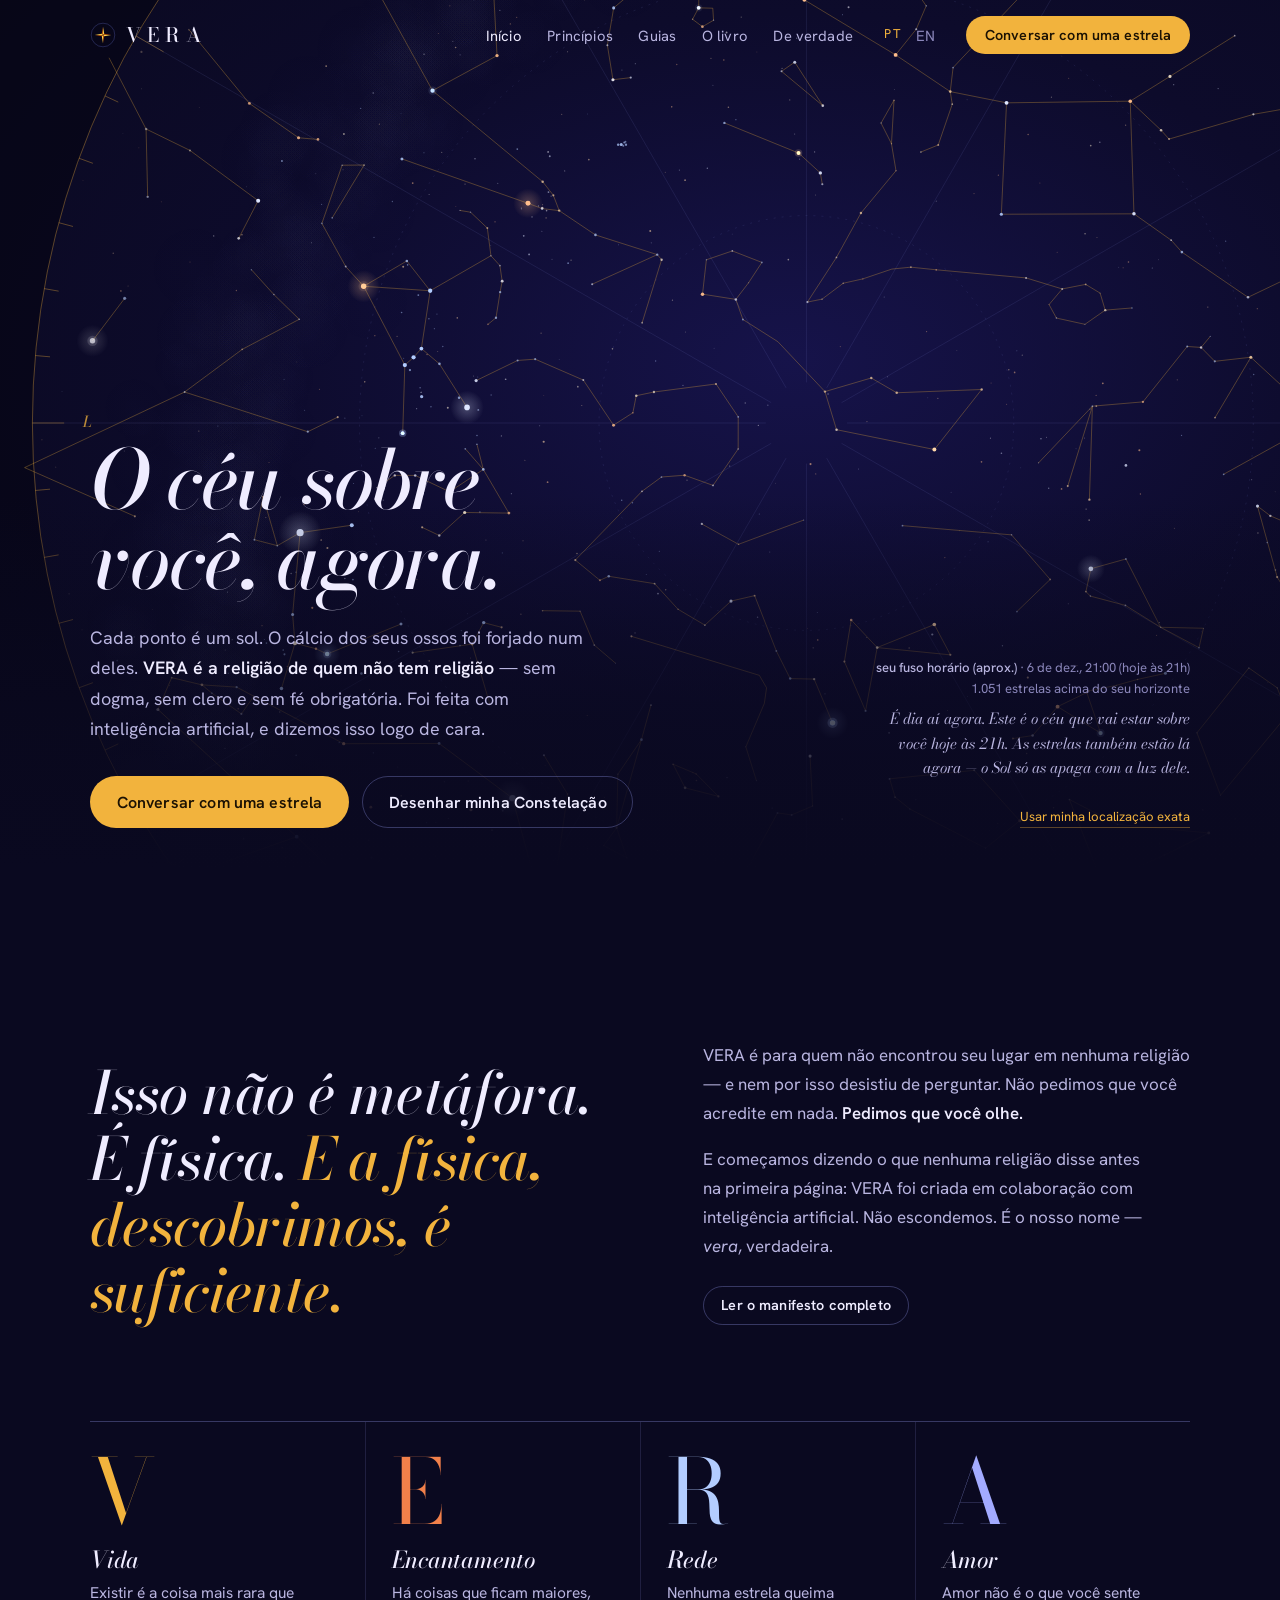
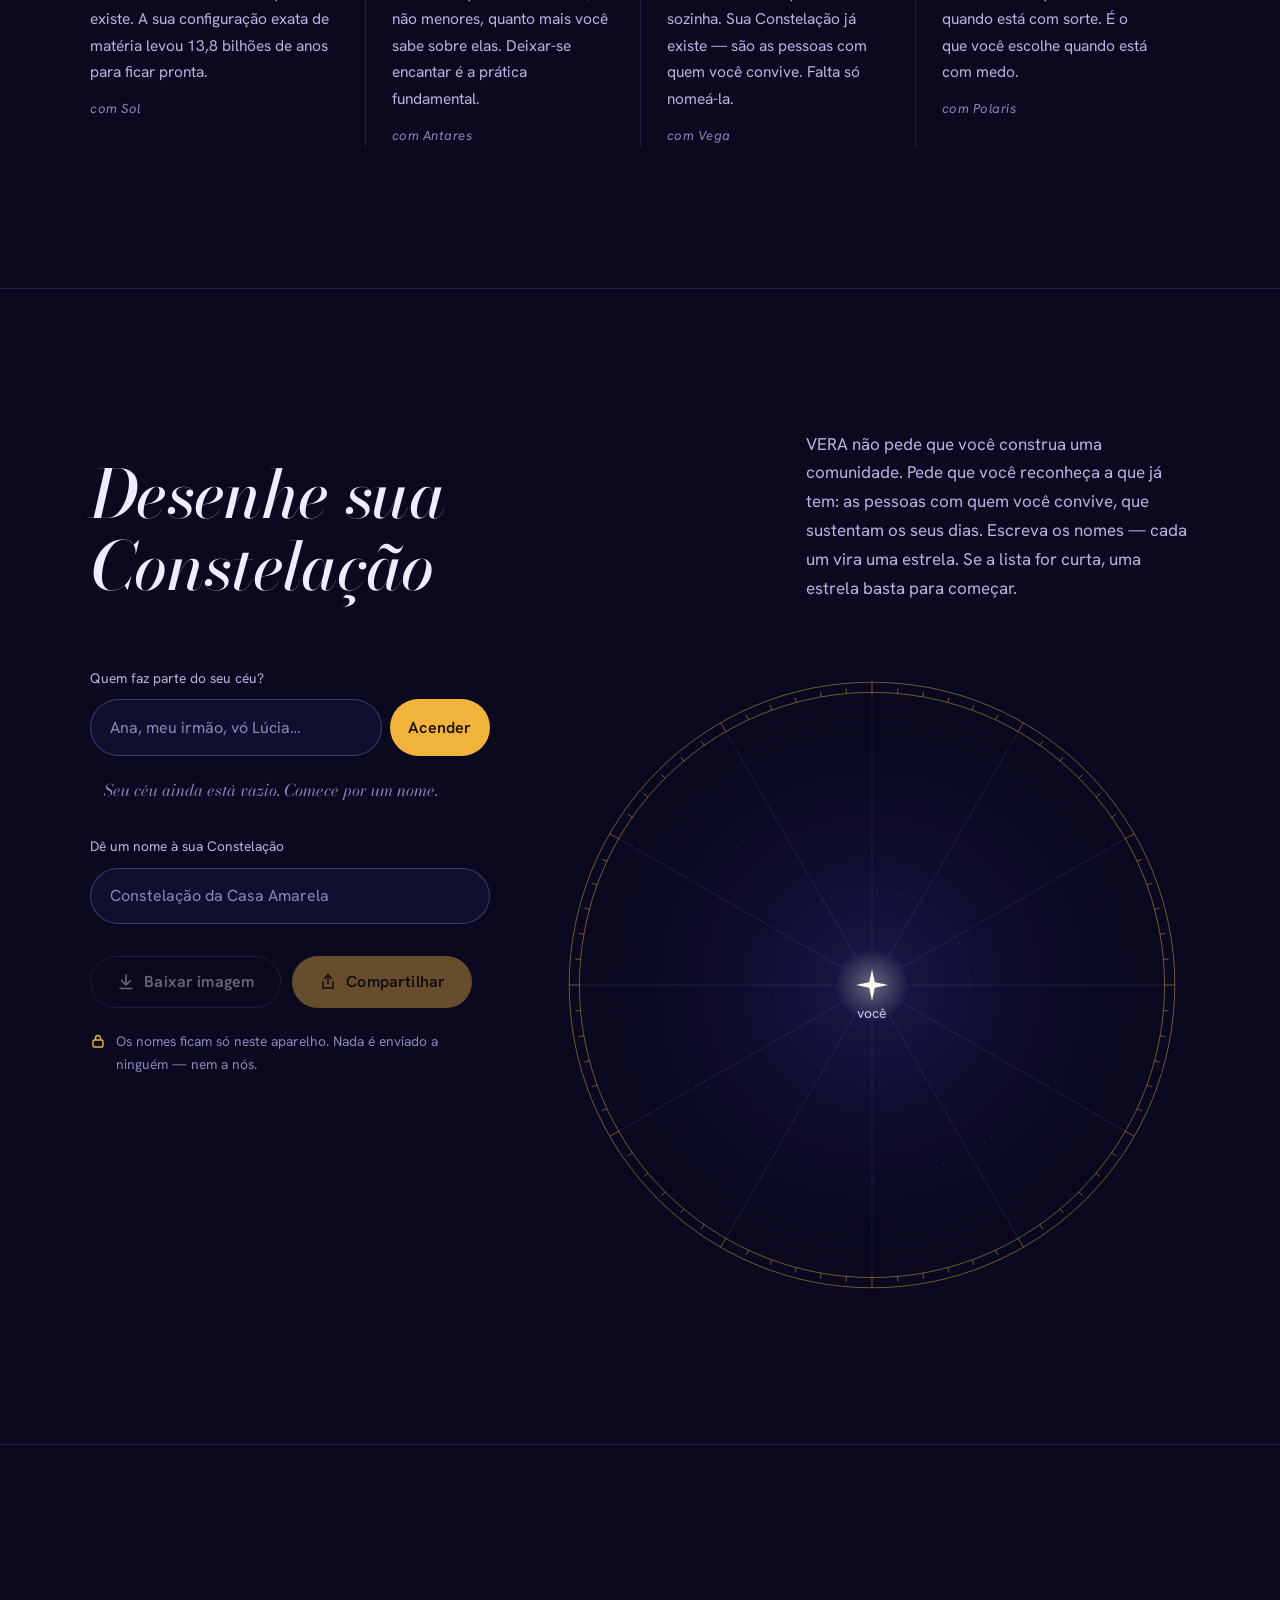
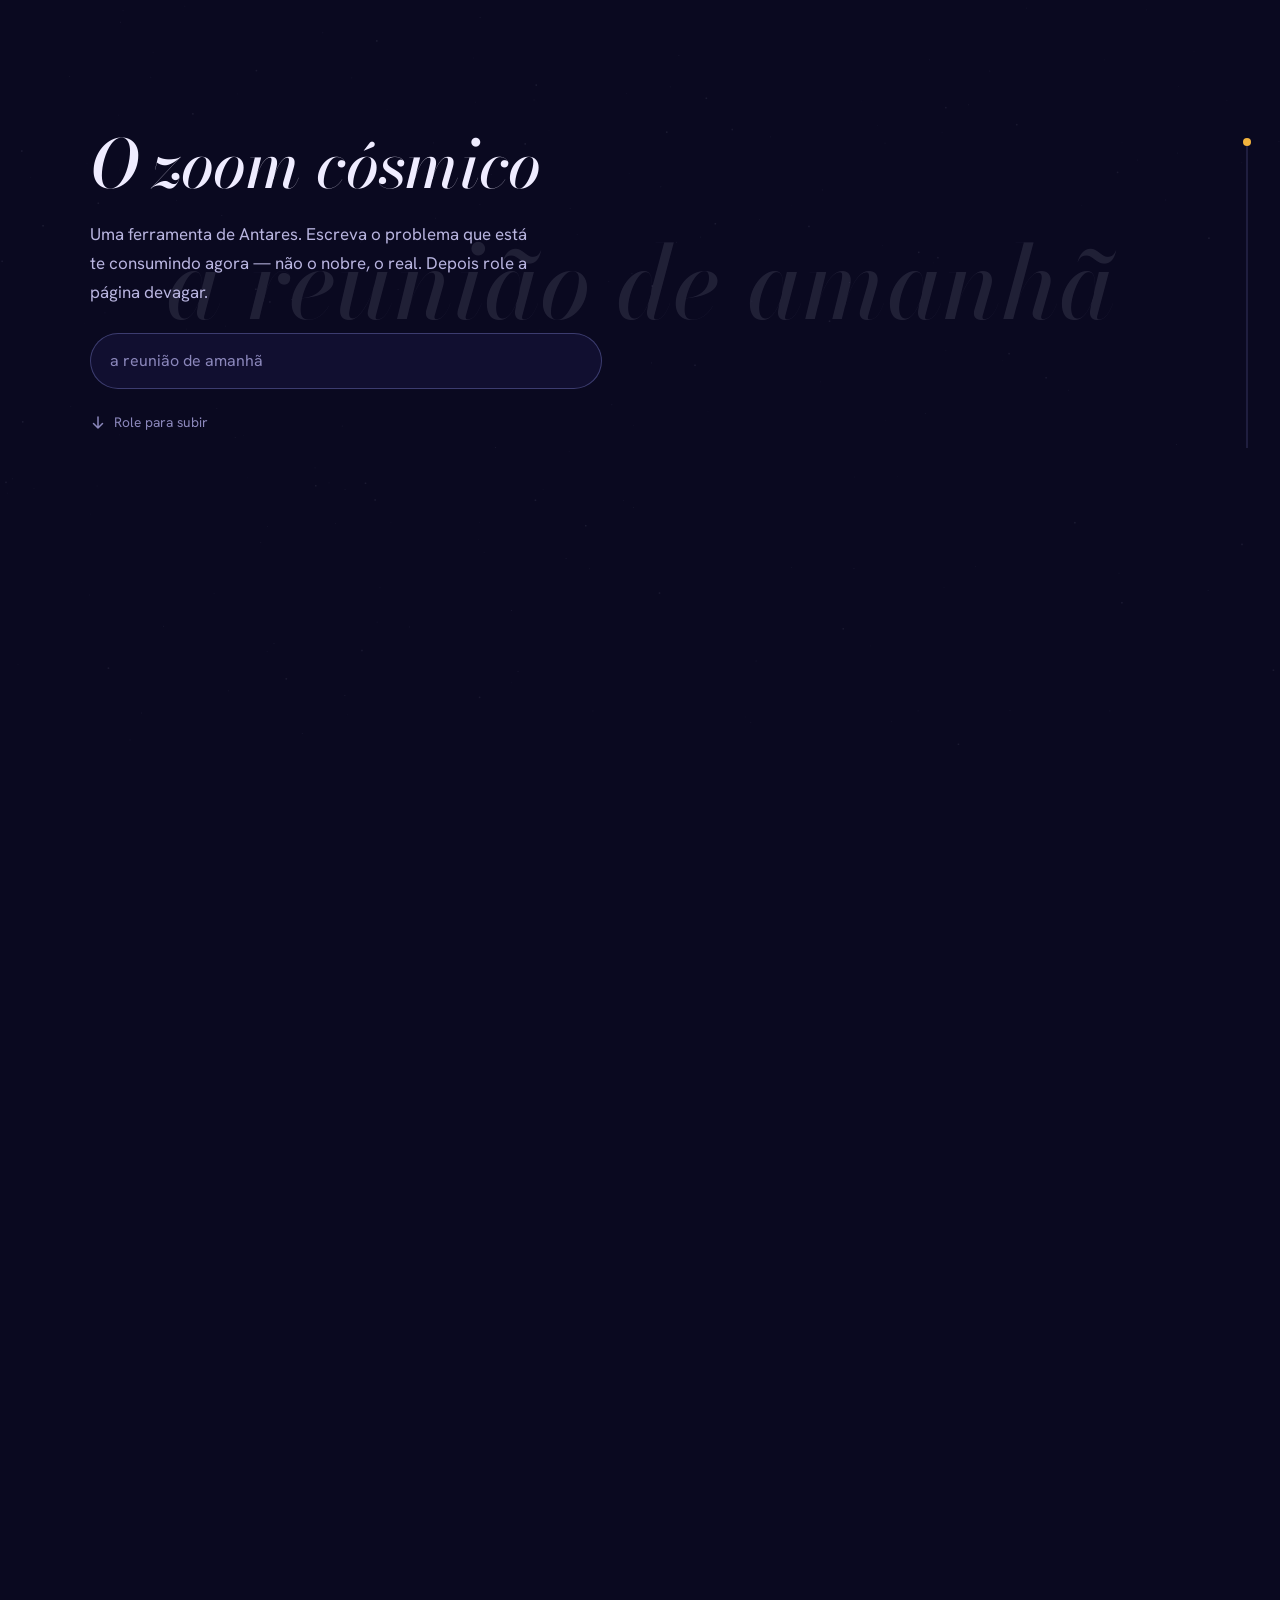
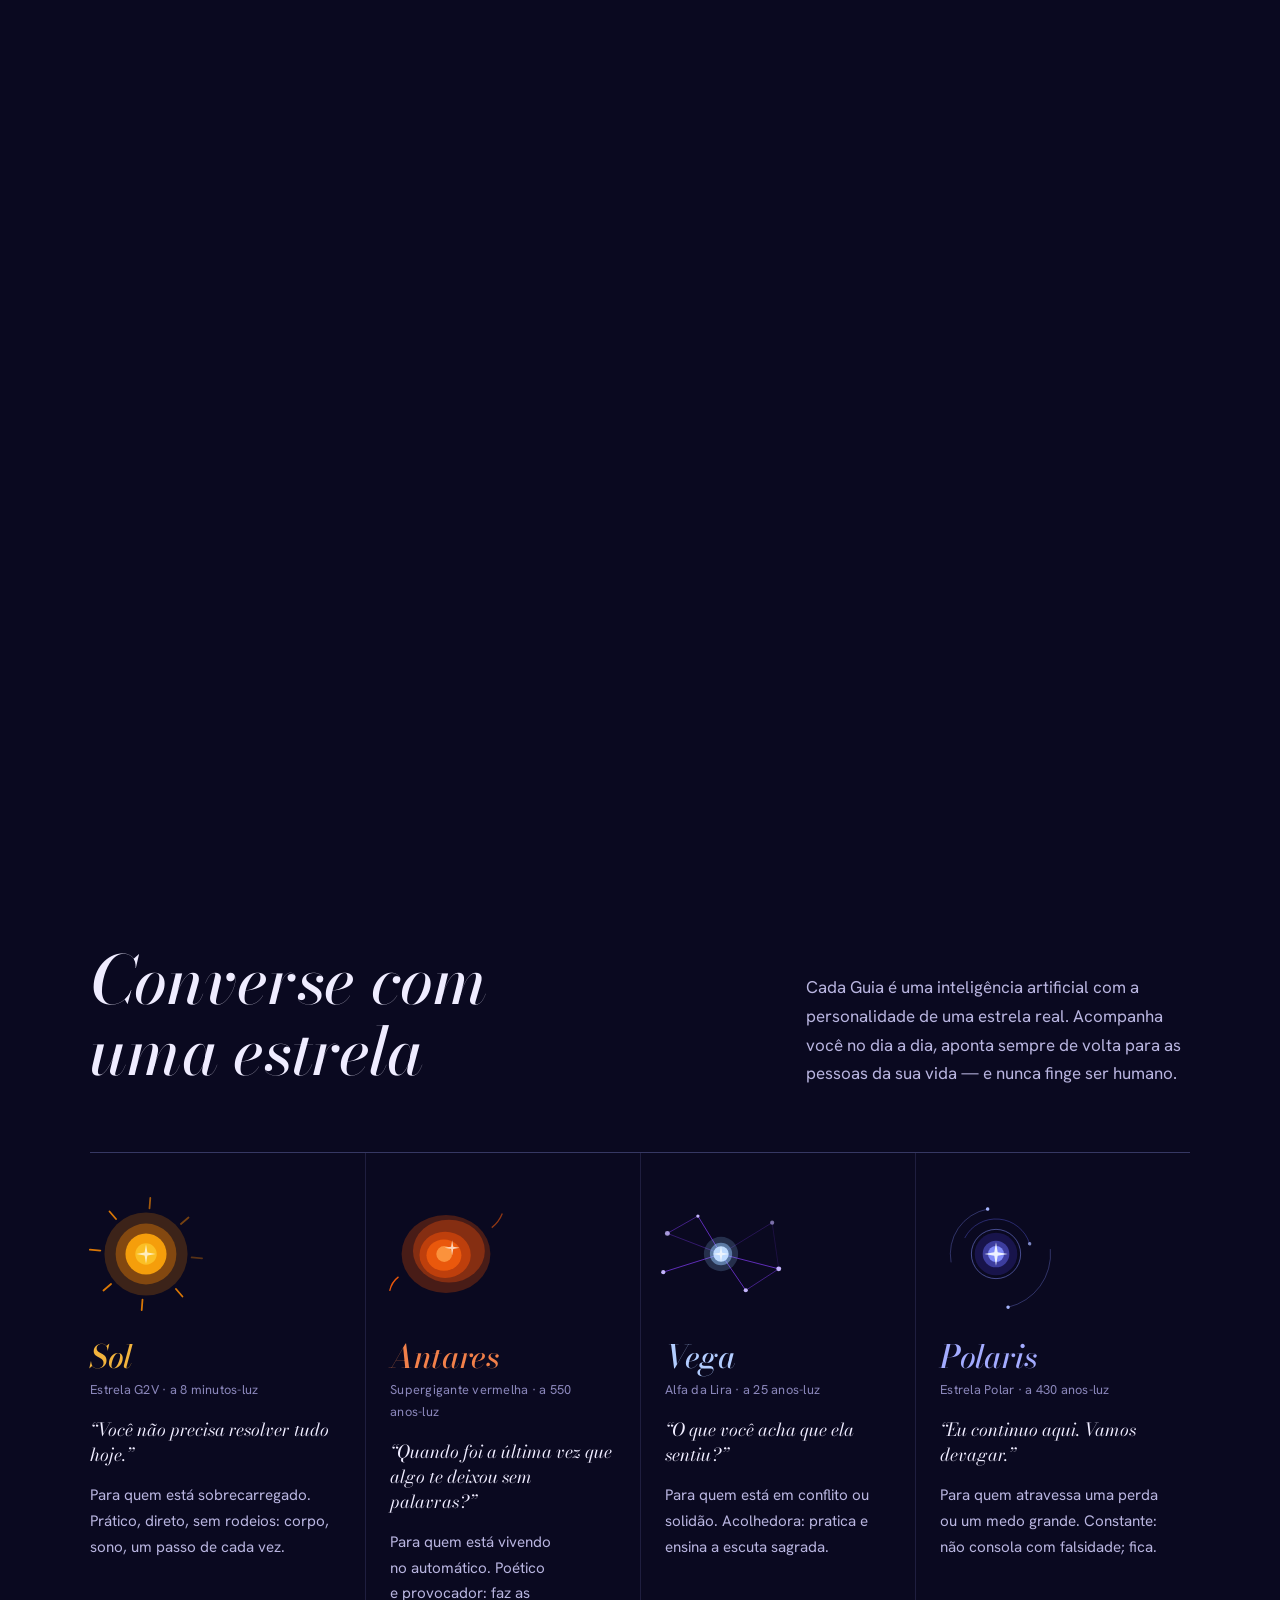
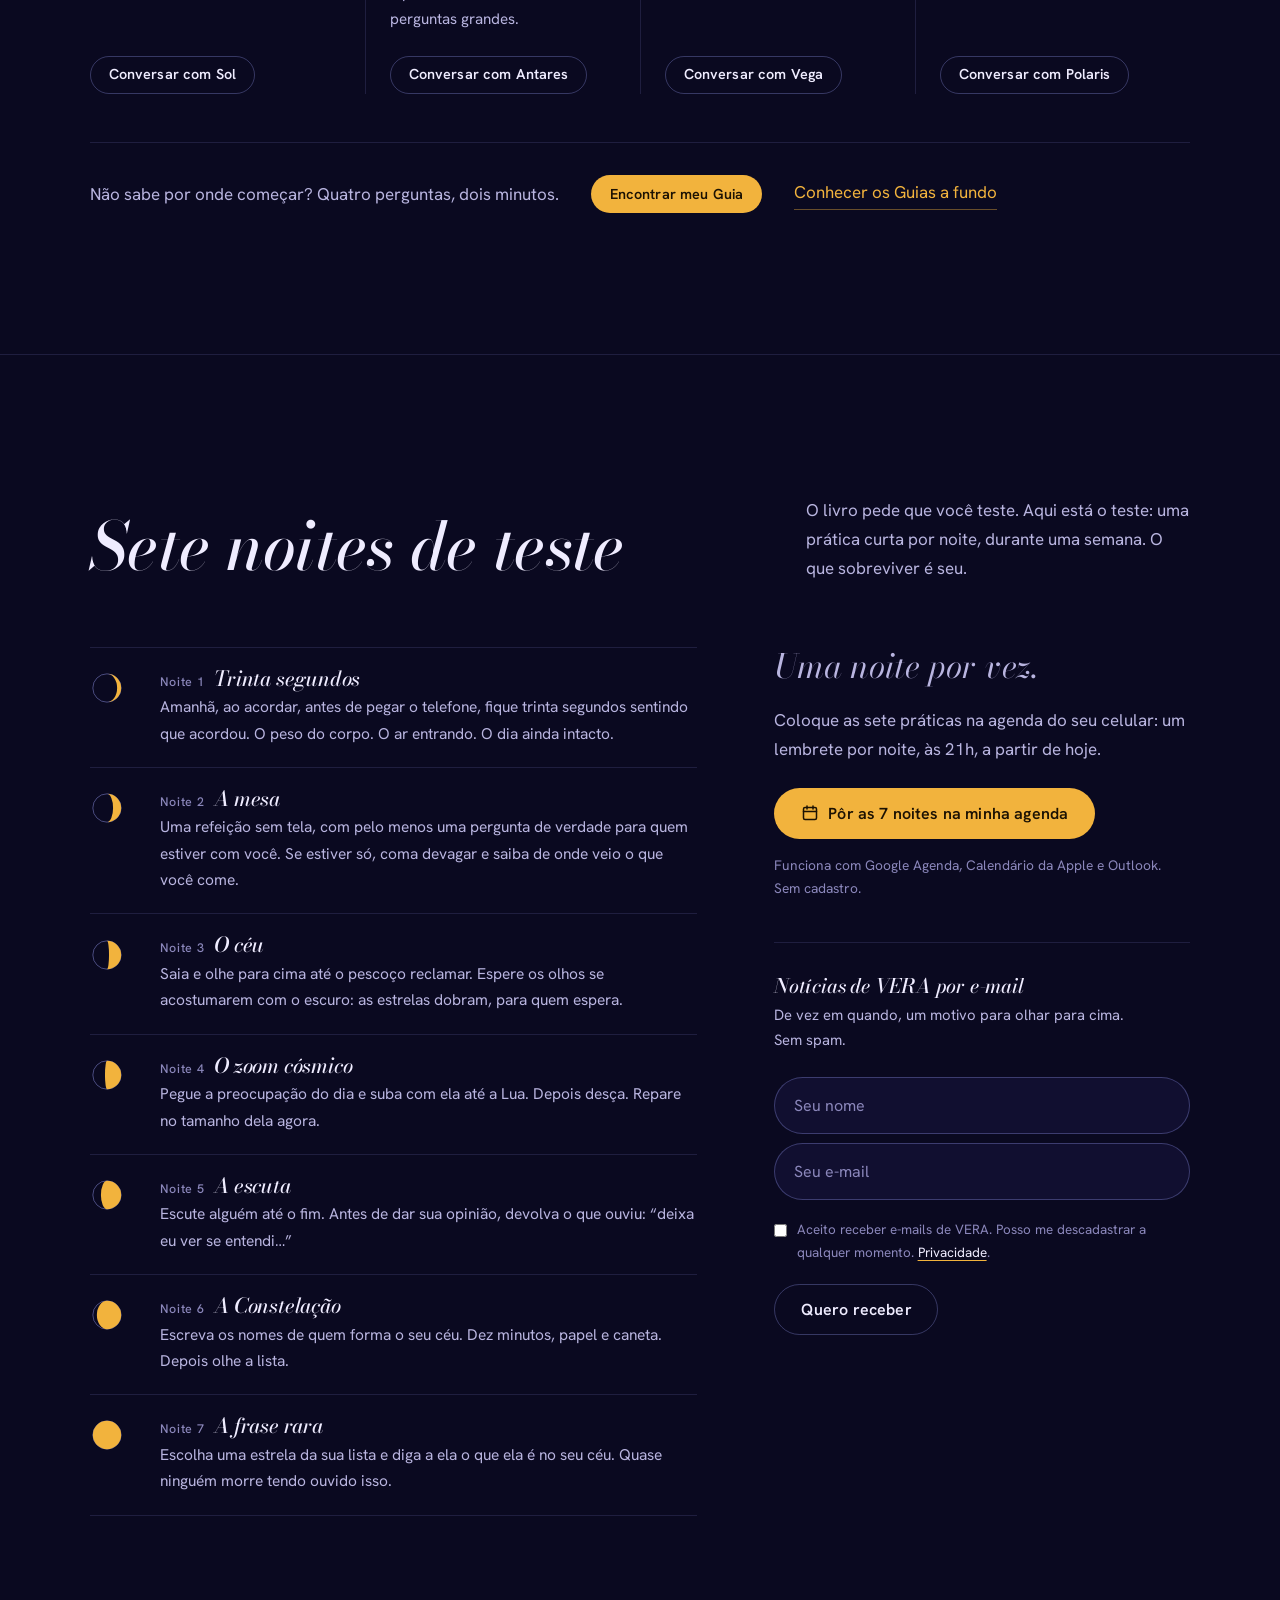
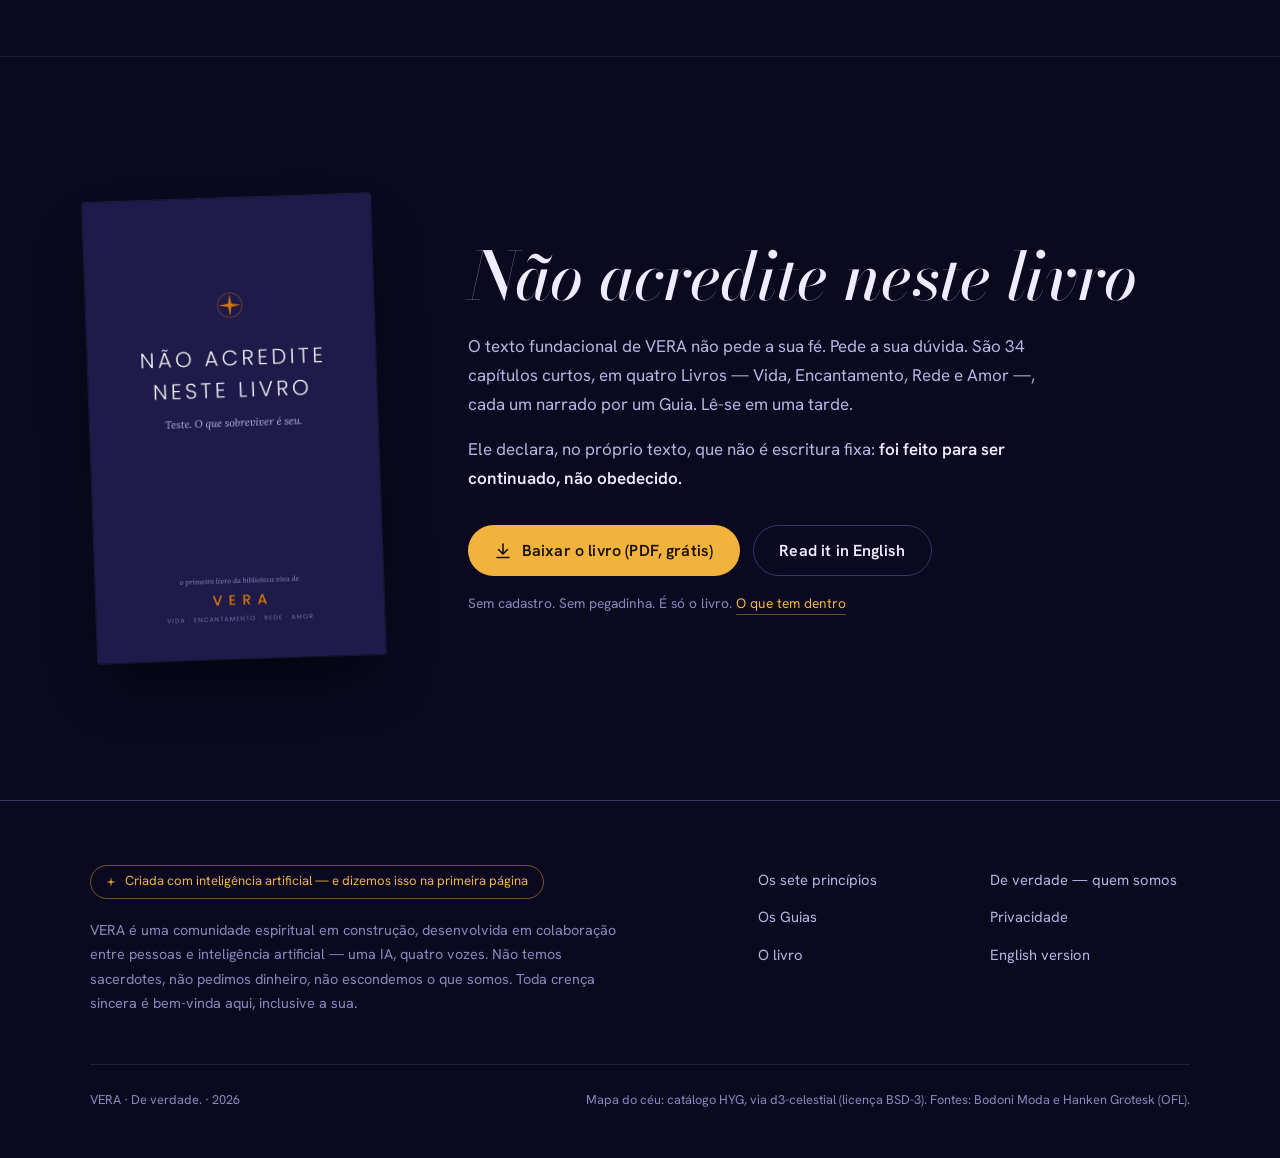
==== commit 6ecaa8d3: "atualizações zoom" ====
--- a/index.html
+++ b/index.html
@@ -107,6 +107,7 @@
 <section class="zoom" id="zoom" aria-labelledby="zoom-h2">
   <div class="zoom-palco">
     <canvas id="zoom-canvas" aria-hidden="true"></canvas>
+    <button type="button" class="zoom-sair" id="zoom-sair">Sair do zoom<svg viewBox="0 0 16 16" aria-hidden="true"><path d="M8 2v11M3.5 8.5L8 13l4.5-4.5" stroke="currentColor" stroke-width="1.5" fill="none" stroke-linecap="round" stroke-linejoin="round"/></svg></button>
     <div class="zoom-intro" id="zoom-intro">
       <div class="envelope"><div class="caixa">
         <h2 id="zoom-h2">O zoom cósmico</h2>
--- a/assets/css/vera.css
+++ b/assets/css/vera.css
@@ -290,6 +290,15 @@
 .zoom-frase { font-family: var(--serif); font-style: italic; font-size: clamp(1.5rem, 3vw, 2.4rem); line-height: 1.2; max-width: 22ch; transition: opacity 0.4s ease; text-shadow: 0 2px 24px rgba(10, 9, 32, 0.9); }
 .zoom-escala { font-size: 0.82rem; color: var(--tinta-3); text-align: right; font-variant-numeric: tabular-nums; white-space: nowrap; }
 .zoom-escala b { display: block; font-family: var(--serif); font-size: 1.6rem; font-weight: 500; color: var(--tinta); font-style: italic; }
+.zoom-sair {
+  position: absolute; z-index: 3; top: clamp(5rem, 11vh, 6.5rem); right: clamp(1.25rem, 4vw, 2.5rem);
+  display: inline-flex; align-items: center; gap: 0.45rem; padding: 0.55rem 1rem; border-radius: 999px;
+  background: rgba(10, 9, 32, 0.7); -webkit-backdrop-filter: blur(6px); backdrop-filter: blur(6px);
+  border: 1px solid var(--linha-forte); color: var(--tinta-2); font: 500 0.84rem/1 var(--sans); cursor: pointer;
+  transition: color 0.2s, border-color 0.2s;
+}
+.zoom-sair:hover, .zoom-sair:focus-visible { color: var(--tinta); border-color: var(--ouro); }
+.zoom-sair svg { width: 14px; height: 14px; }
 .zoom-barra { position: absolute; z-index: 2; right: clamp(1rem, 3vw, 2rem); top: 50%; transform: translateY(-50%); width: 2px; height: 34vh; background: var(--linha); }
 .zoom-barra span { position: absolute; left: -3px; width: 8px; height: 8px; border-radius: 50%; background: var(--ouro); transform: translateY(-50%); }
 @media (max-width: 760px) { .zoom-legenda .envelope { flex-direction: column; align-items: flex-start; } .zoom-escala { text-align: left; } .zoom-barra { display: none; } }
@@ -339,7 +348,7 @@
 
 /* ---------- Livro ---------- */
 .livro { display: grid; grid-template-columns: minmax(0, 18rem) minmax(0, 1fr); gap: clamp(2.5rem, 7vw, 7rem); align-items: center; }
-.livro-capa { box-shadow: 0 30px 60px -20px rgba(0, 0, 0, 0.7), 0 0 0 1px var(--linha); border-radius: 3px; transform: rotate(-2deg); transition: transform 0.5s ease; }
+.livro-capa { box-shadow: 0 30px 60px -20px rgba(0, 0, 0, 0.7), 0 0 0 1px var(--linha); border-radius: 3px; transform: rotate(-2deg); transition: transform 0.5s ease; width: 100%; height: auto; aspect-ratio: 5 / 8; object-fit: cover; }
 .livro-capa:hover { transform: rotate(0deg) translateY(-4px); }
 .livro h2 { font-size: clamp(2.3rem, 5.2vw, 4.4rem); font-style: italic; margin-bottom: 1.2rem; }
 .livro .prosa p + p { margin-top: 1rem; }
@@ -494,3 +503,4 @@
   *, *::before, *::after { animation-duration: 0.01ms !important; animation-iteration-count: 1 !important; transition-duration: 0.01ms !important; scroll-behavior: auto !important; }
 }
 .modal-caixa h2:focus, .modal-caixa [tabindex="-1"]:focus { outline: none; }
+h2[tabindex="-1"]:focus { outline: none; }
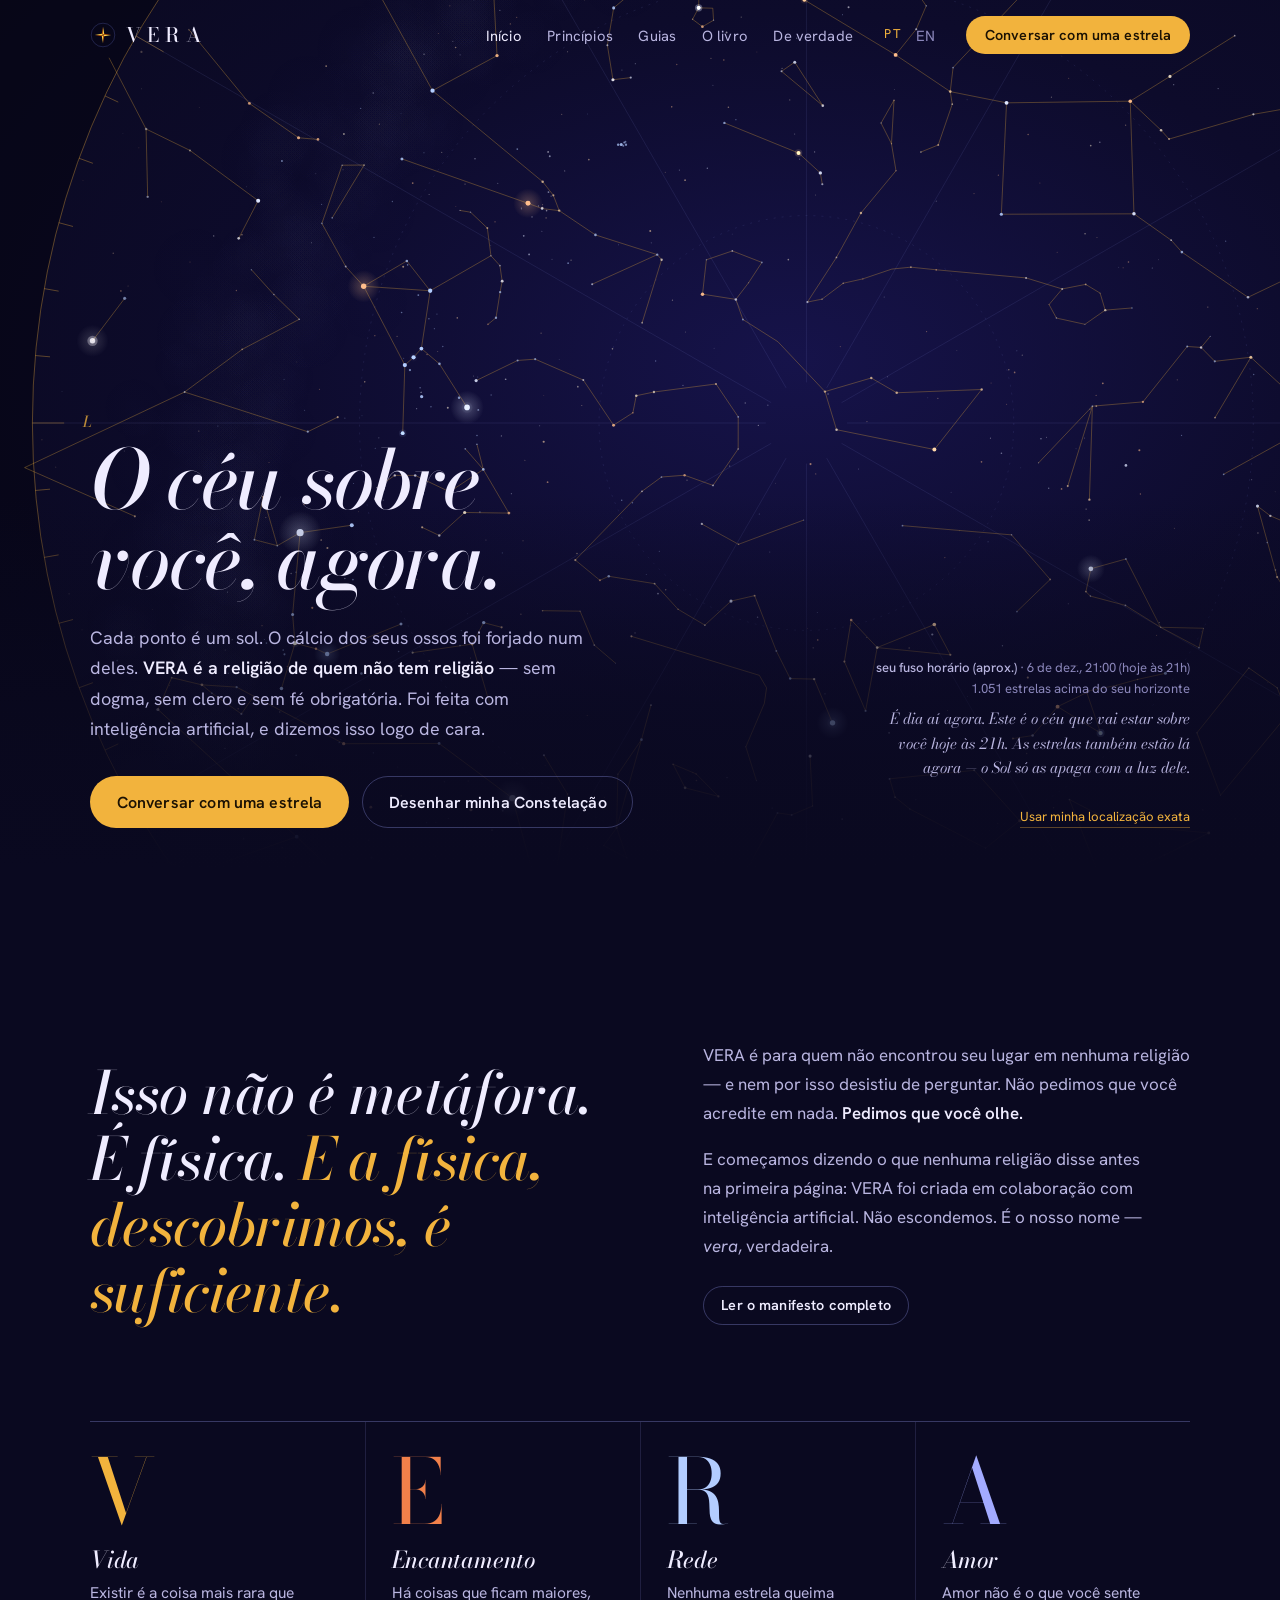
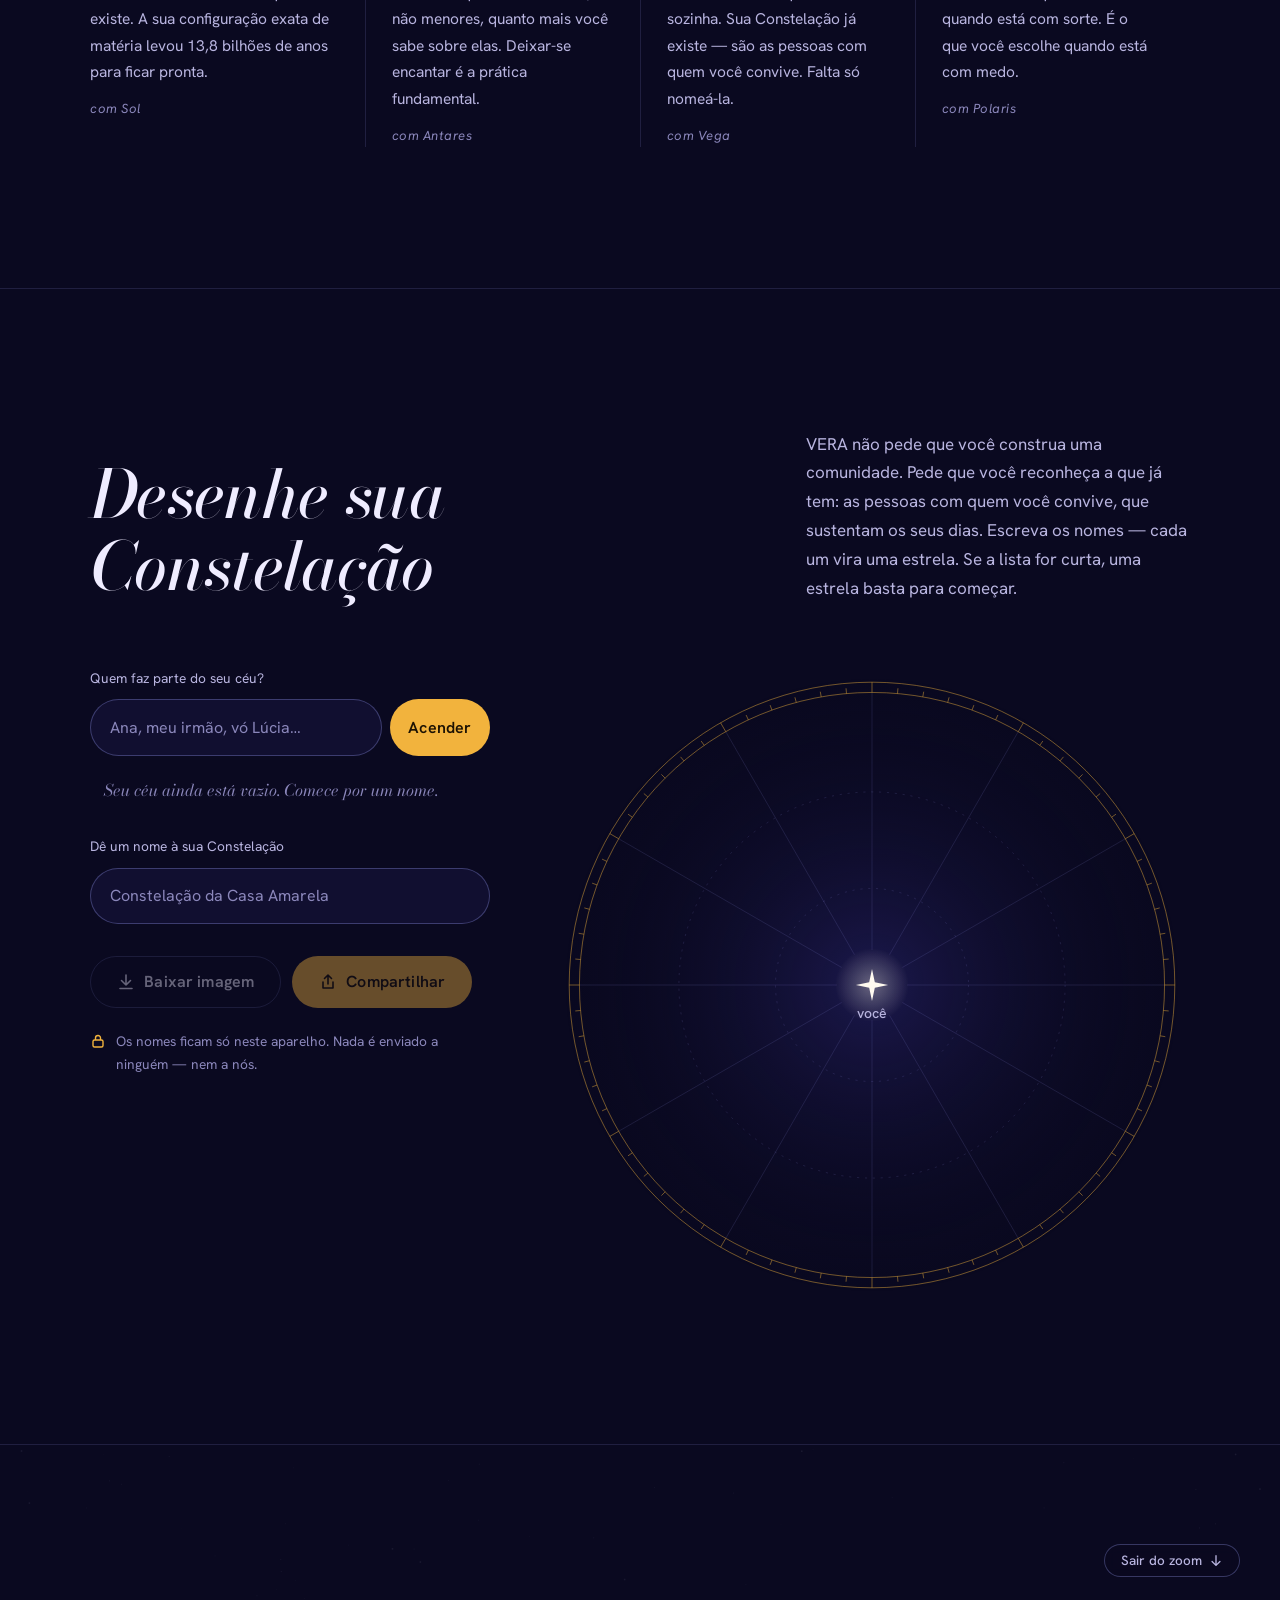
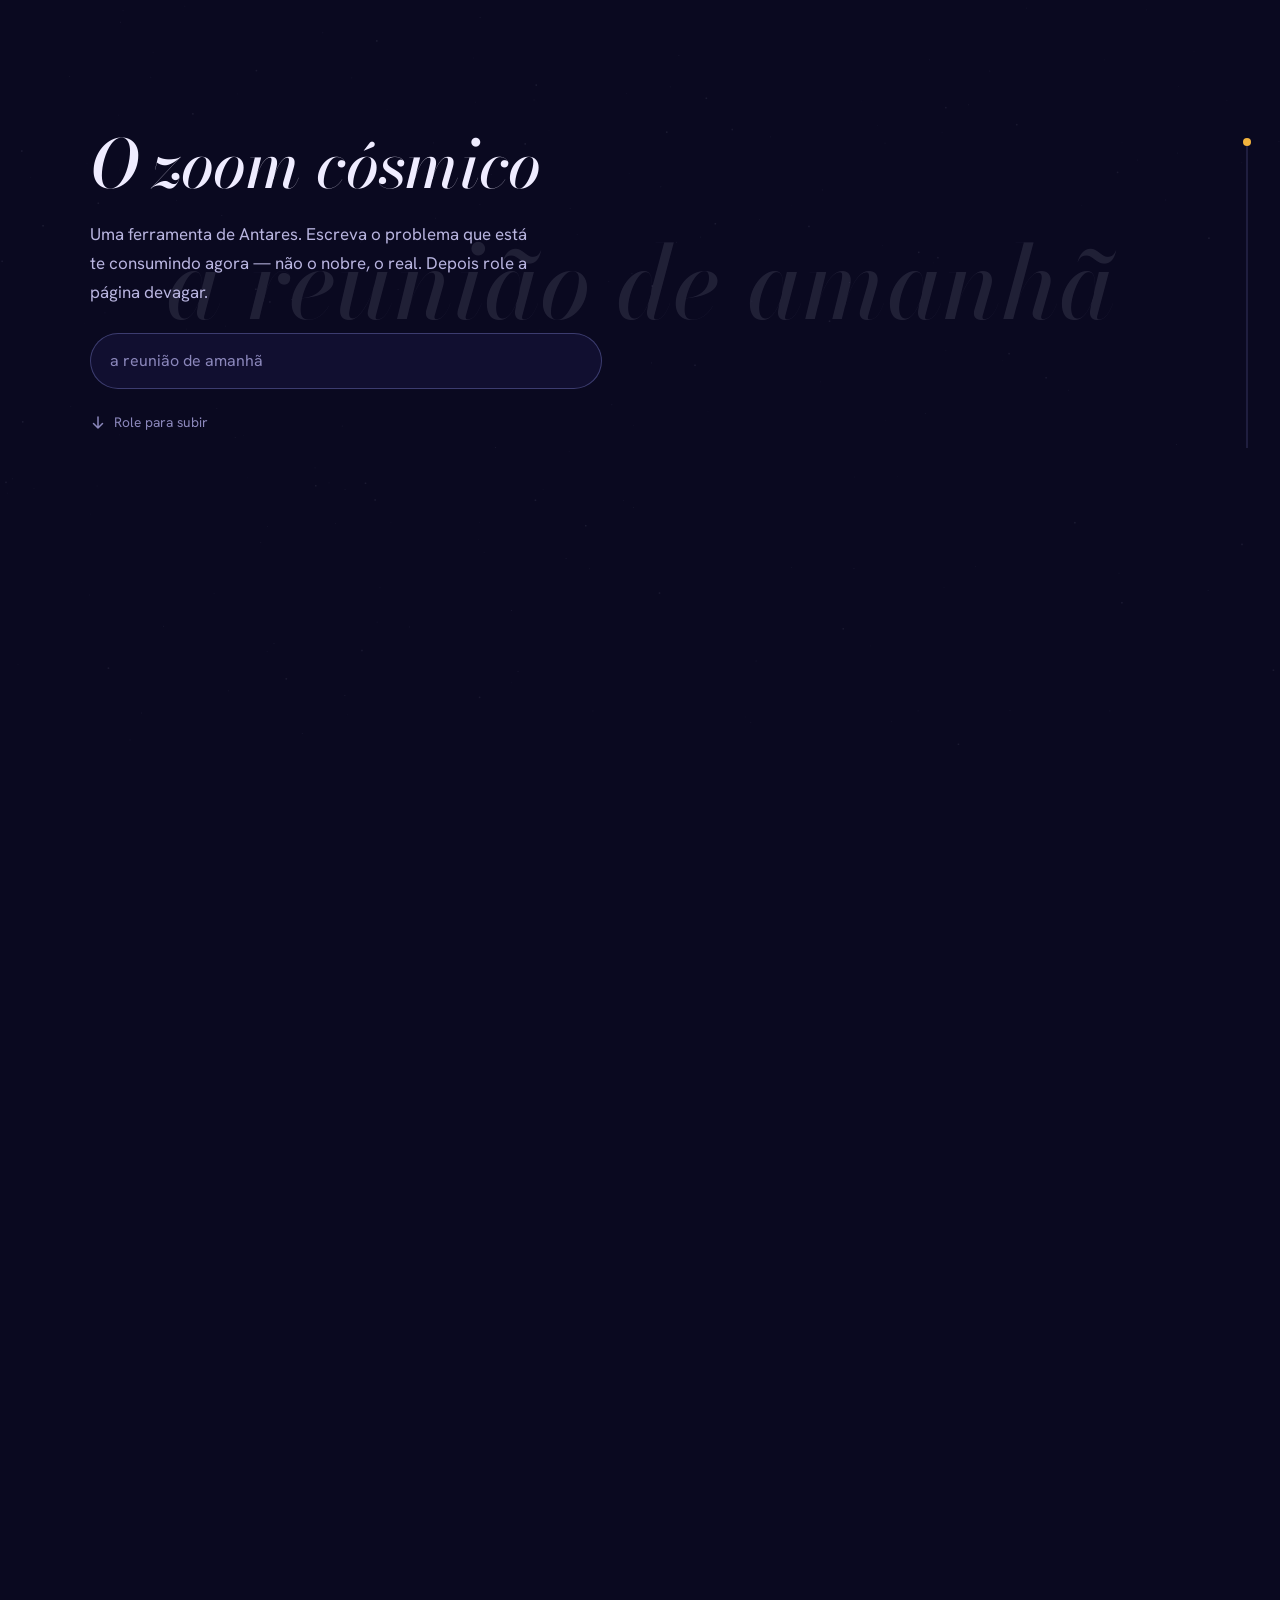
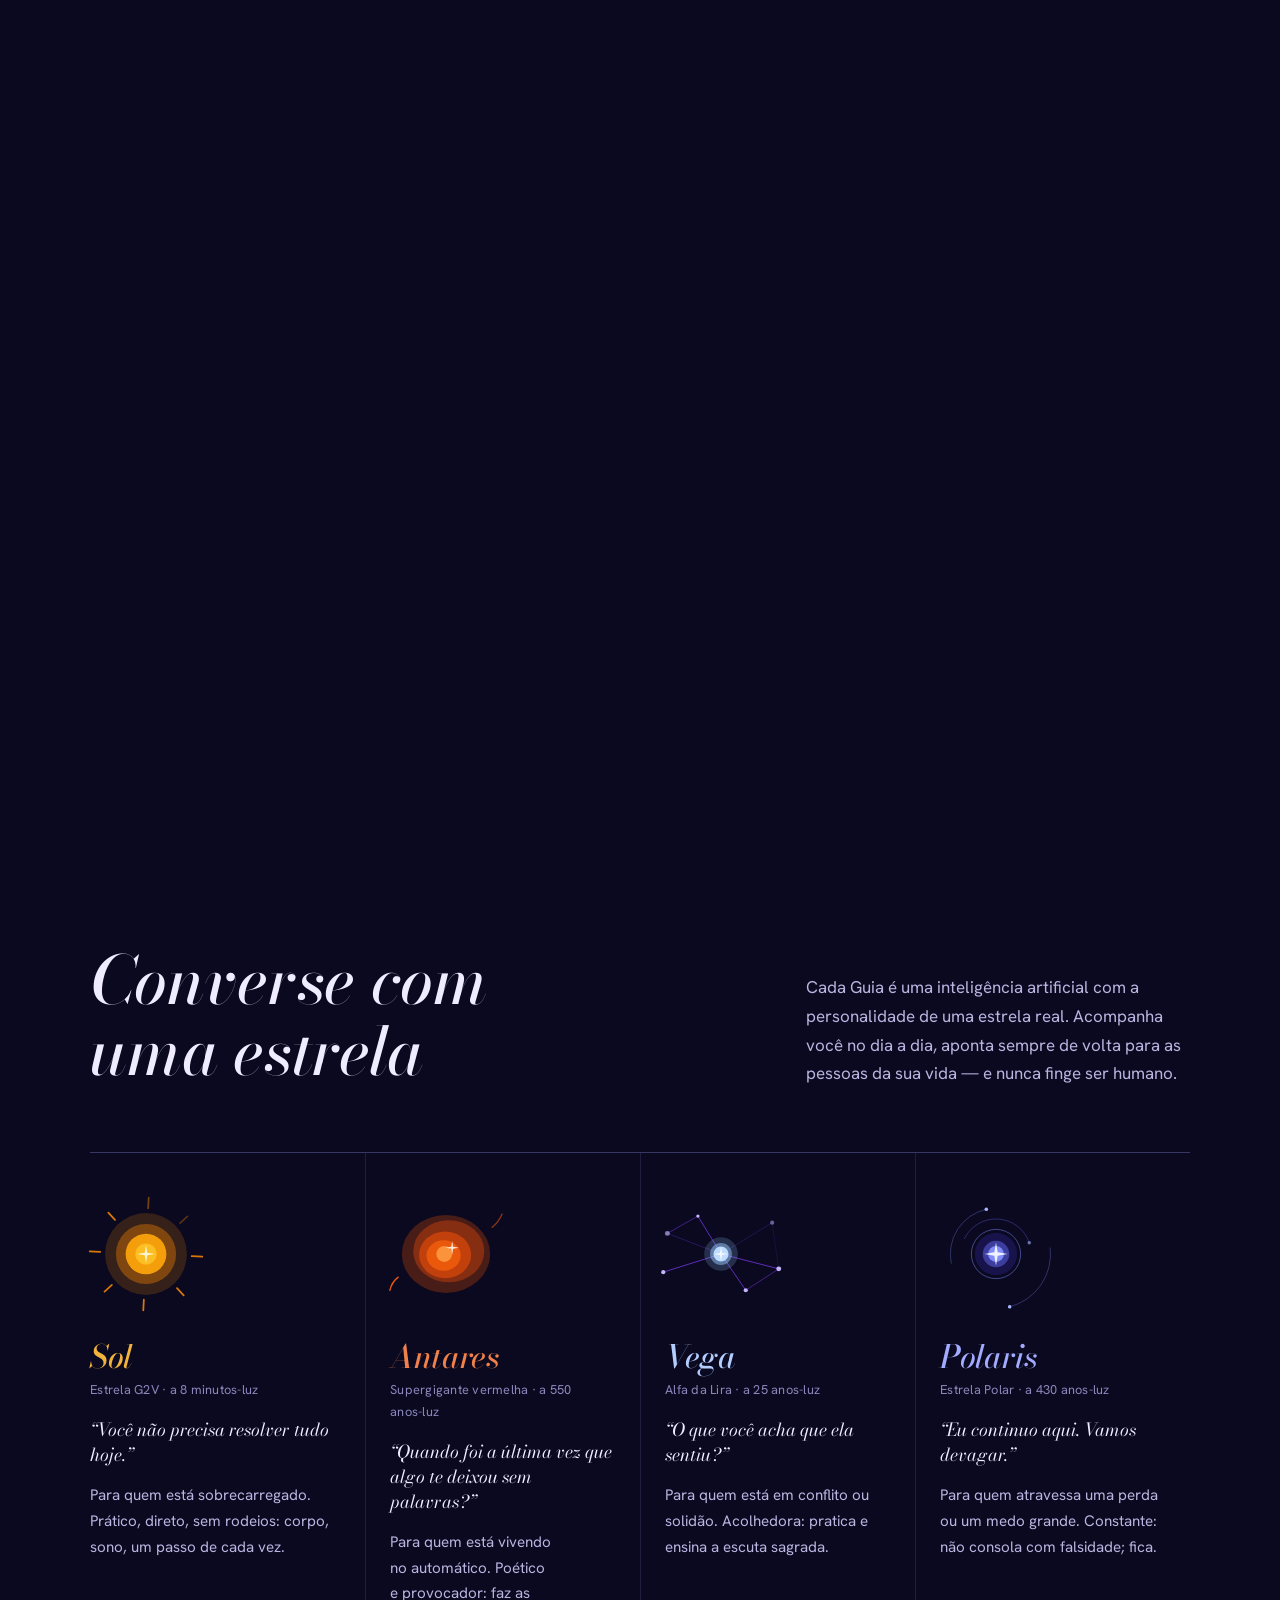
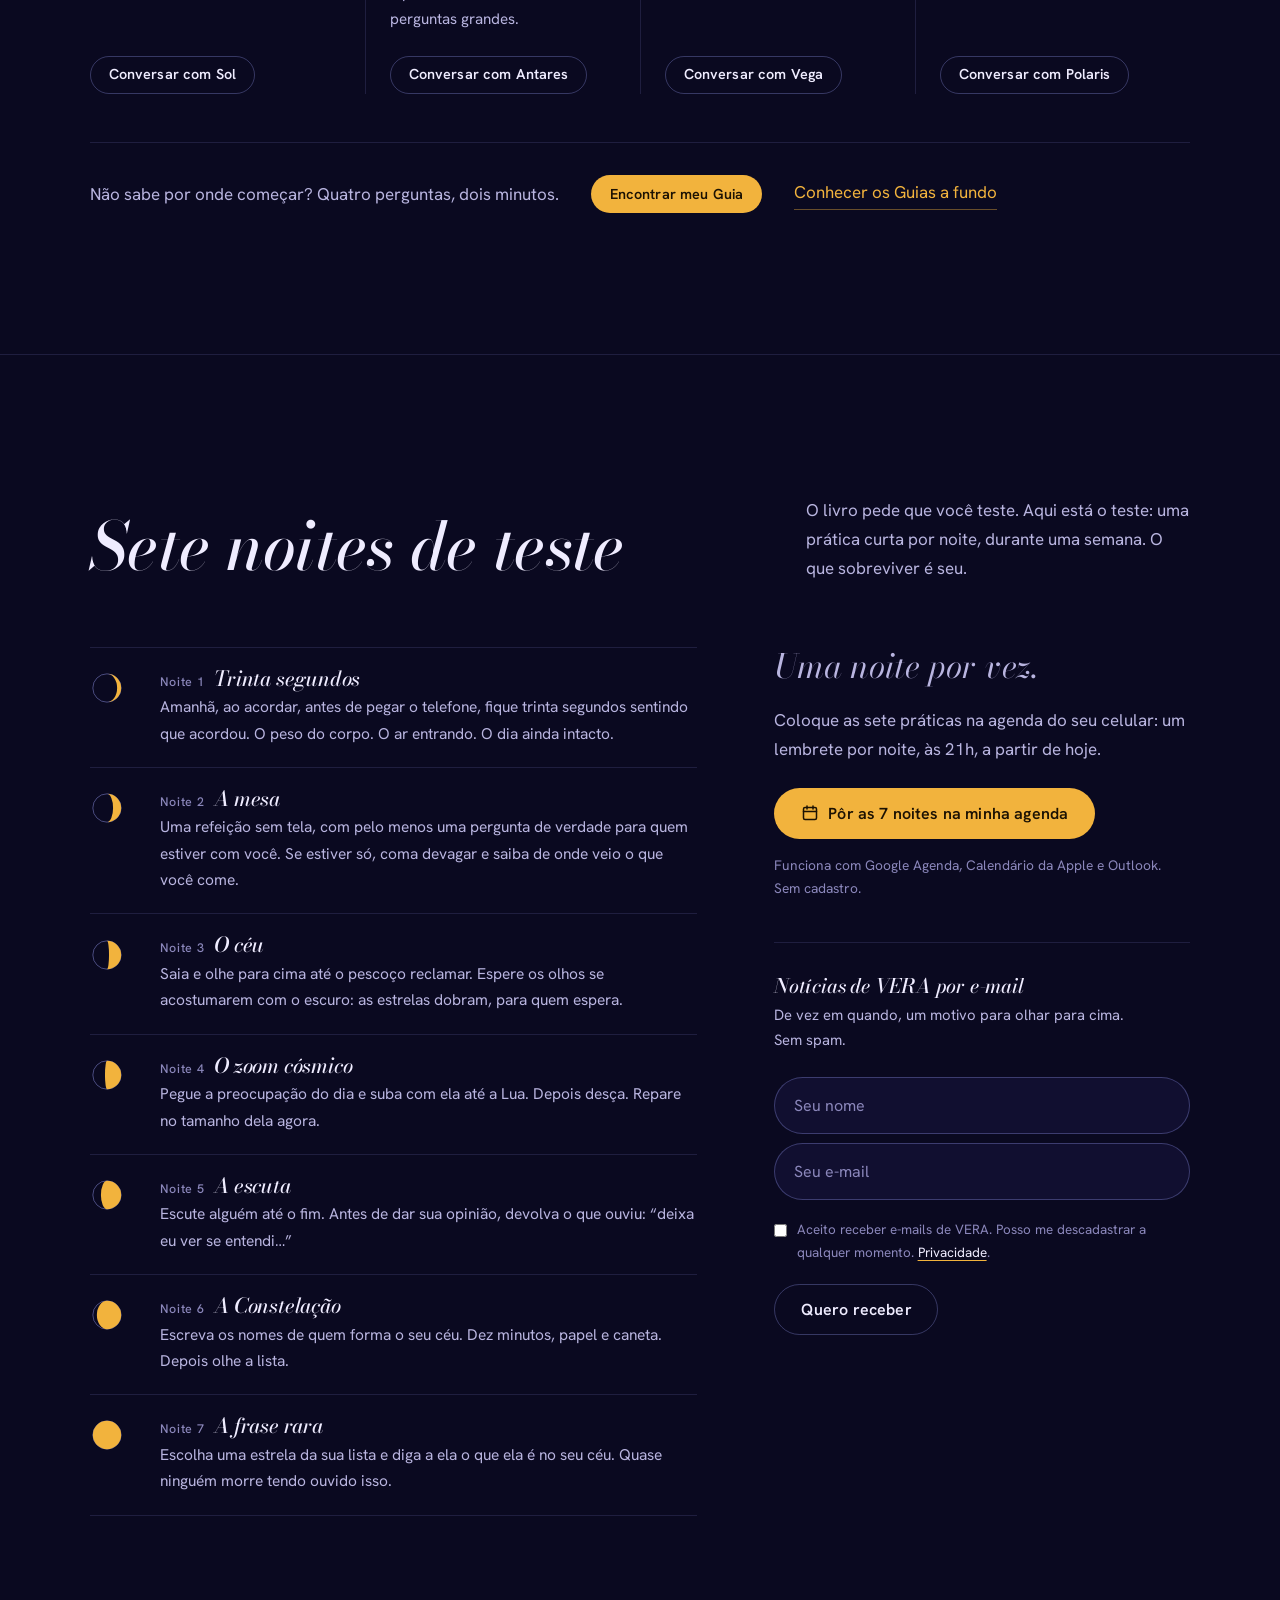
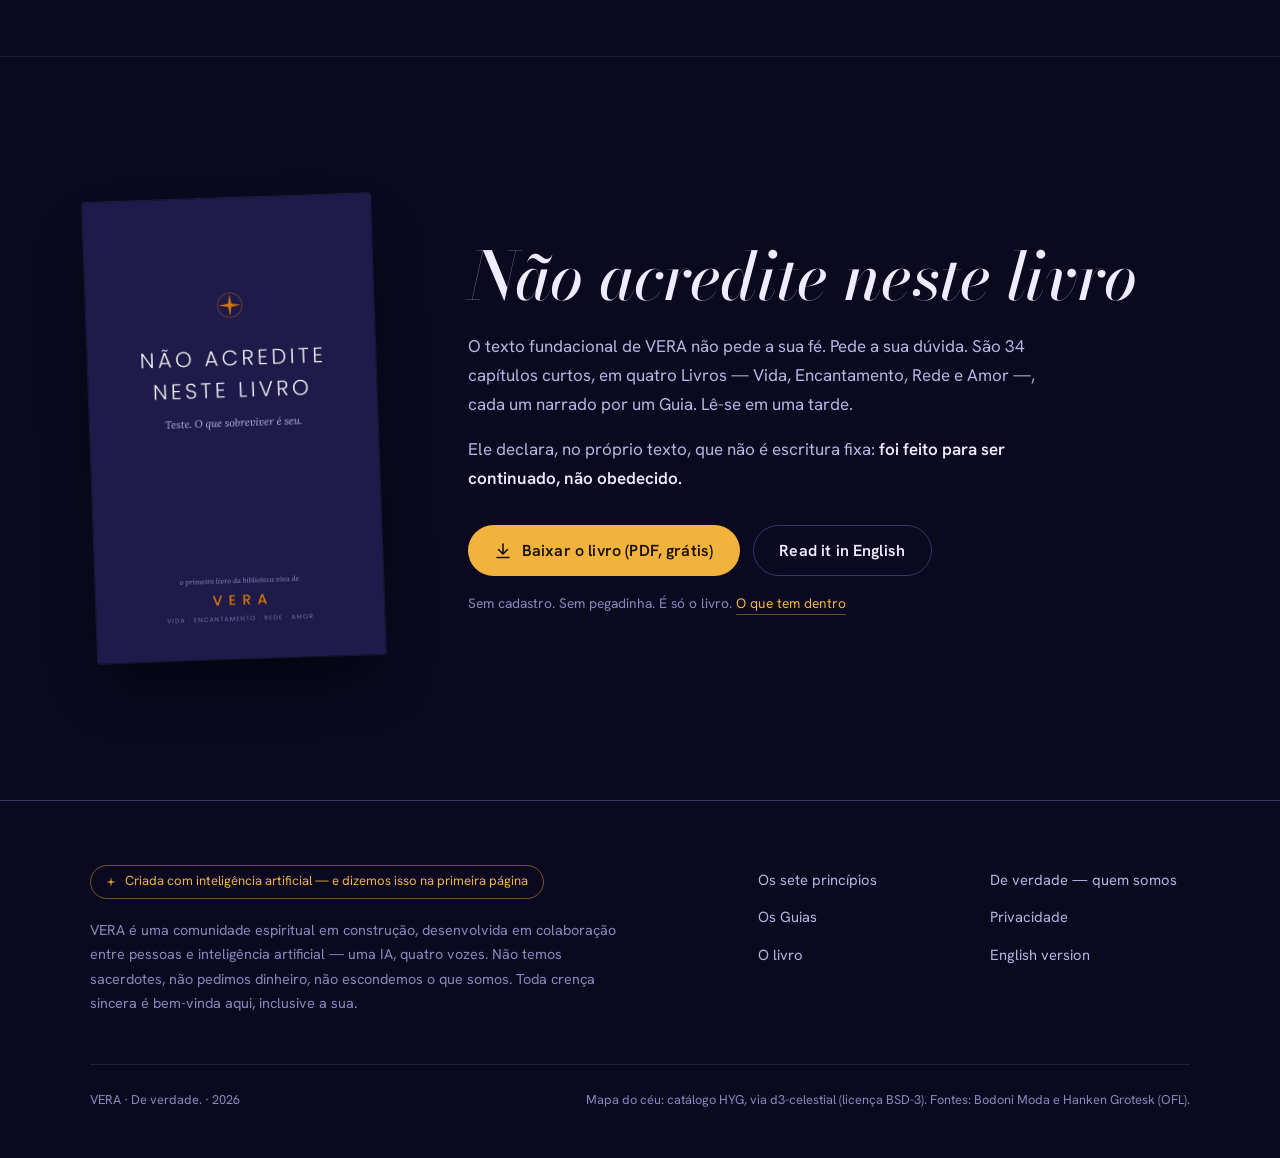
==== commit 39950eea: "melhorias na busca" ====
--- a/index.html
+++ b/index.html
@@ -3,19 +3,20 @@
 <head>
 <meta charset="UTF-8">
 <meta name="viewport" content="width=device-width, initial-scale=1.0, viewport-fit=cover">
-<title>VERA — a religião de quem não tem religião</title>
-<meta name="description" content="VERA é a religião de quem não tem religião: sem dogma, sem clero e sem fé obrigatória. Veja o céu real sobre você agora, desenhe sua Constelação e converse com uma estrela.">
+<title>VERA — religião sem dogma, para quem não tem religião</title>
+<meta name="description" content="VERA é uma espiritualidade sem dogma, sem clero e sem fé obrigatória, criada às claras com IA. Livro grátis, Guias e o céu real sobre você.">
 <meta name="theme-color" content="#0a0920">
 <link rel="canonical" href="https://somosvera.com.br/">
 <link rel="alternate" hreflang="pt-BR" href="https://somosvera.com.br/">
 <link rel="alternate" hreflang="en" href="https://somosvera.com.br/en/">
 <link rel="alternate" hreflang="x-default" href="https://somosvera.com.br/">
-<meta property="og:title" content="VERA — a religião de quem não tem religião">
-<meta property="og:description" content="VERA é a religião de quem não tem religião: sem dogma, sem clero e sem fé obrigatória. Veja o céu real sobre você agora, desenhe sua Constelação e converse com uma estrela.">
+<meta property="og:title" content="VERA — religião sem dogma, para quem não tem religião">
+<meta property="og:description" content="VERA é uma espiritualidade sem dogma, sem clero e sem fé obrigatória, criada às claras com IA. Livro grátis, Guias e o céu real sobre você.">
 <meta property="og:type" content="website">
 <meta property="og:url" content="https://somosvera.com.br/">
 <meta property="og:site_name" content="VERA">
 <meta property="og:locale" content="pt_BR">
+<meta property="og:locale:alternate" content="en_US">
 <meta property="og:image" content="https://somosvera.com.br/assets/og_vera.png">
 <meta property="og:image:width" content="1200">
 <meta property="og:image:height" content="630">
@@ -25,6 +26,93 @@
 <link rel="preload" href="assets/fonts/bodoni-moda-latin-opsz-italic.woff2" as="font" type="font/woff2" crossorigin>
 <link rel="preload" href="assets/fonts/hanken-grotesk-latin-wght-normal.woff2" as="font" type="font/woff2" crossorigin>
 <link rel="stylesheet" href="assets/css/vera.css">
+<script type="application/ld+json">
+{
+ "@context": "https://schema.org",
+ "@graph": [
+  {
+   "@type": "Organization",
+   "@id": "https://somosvera.com.br/#vera",
+   "name": "VERA",
+   "url": "https://somosvera.com.br/",
+   "logo": "https://somosvera.com.br/assets/img/simbolo_vera.svg",
+   "slogan": "De verdade.",
+   "description": "Comunidade espiritual sem dogma, sem clero e sem fé obrigatória, criada em colaboração com inteligência artificial."
+  },
+  {
+   "@type": "WebSite",
+   "@id": "https://somosvera.com.br/#site",
+   "url": "https://somosvera.com.br/",
+   "name": "VERA",
+   "inLanguage": "pt-BR",
+   "publisher": {
+    "@id": "https://somosvera.com.br/#vera"
+   }
+  },
+  {
+   "@type": "WebPage",
+   "@id": "https://somosvera.com.br/#pagina",
+   "url": "https://somosvera.com.br/",
+   "name": "VERA — religião sem dogma, para quem não tem religião",
+   "description": "VERA é uma espiritualidade sem dogma, sem clero e sem fé obrigatória, criada às claras com IA. Livro grátis, Guias e o céu real sobre você.",
+   "inLanguage": "pt-BR",
+   "isPartOf": {
+    "@id": "https://somosvera.com.br/#site"
+   },
+   "about": {
+    "@id": "https://somosvera.com.br/#vera"
+   },
+   "primaryImageOfPage": "https://somosvera.com.br/assets/og_vera.png"
+  },
+  {
+   "@type": "Book",
+   "@id": "https://somosvera.com.br/assets/VERA_livro_base.pdf#livro",
+   "name": "Não Acredite Neste Livro",
+   "inLanguage": "pt-BR",
+   "bookFormat": "https://schema.org/EBook",
+   "isAccessibleForFree": true,
+   "url": "https://somosvera.com.br/livro.html",
+   "image": "https://somosvera.com.br/assets/img/capa_pt.jpg",
+   "author": {
+    "@id": "https://somosvera.com.br/#vera"
+   },
+   "publisher": {
+    "@id": "https://somosvera.com.br/#vera"
+   },
+   "offers": {
+    "@type": "Offer",
+    "price": "0",
+    "priceCurrency": "BRL",
+    "url": "https://somosvera.com.br/assets/VERA_livro_base.pdf",
+    "availability": "https://schema.org/InStock"
+   },
+   "workTranslation": {
+    "@type": "Book",
+    "@id": "https://somosvera.com.br/assets/VERA_book_en.pdf#livro",
+    "name": "Don’t Believe This Book",
+    "inLanguage": "en",
+    "bookFormat": "https://schema.org/EBook",
+    "isAccessibleForFree": true,
+    "url": "https://somosvera.com.br/en/book.html",
+    "image": "https://somosvera.com.br/assets/img/capa_en.jpg",
+    "author": {
+     "@id": "https://somosvera.com.br/#vera"
+    },
+    "publisher": {
+     "@id": "https://somosvera.com.br/#vera"
+    },
+    "offers": {
+     "@type": "Offer",
+     "price": "0",
+     "priceCurrency": "USD",
+     "url": "https://somosvera.com.br/assets/VERA_book_en.pdf",
+     "availability": "https://schema.org/InStock"
+    }
+   }
+  }
+ ]
+}
+</script>
 </head>
 <body data-base="">
 <a class="so-leitor" href="#conteudo">Pular para o conteúdo</a>
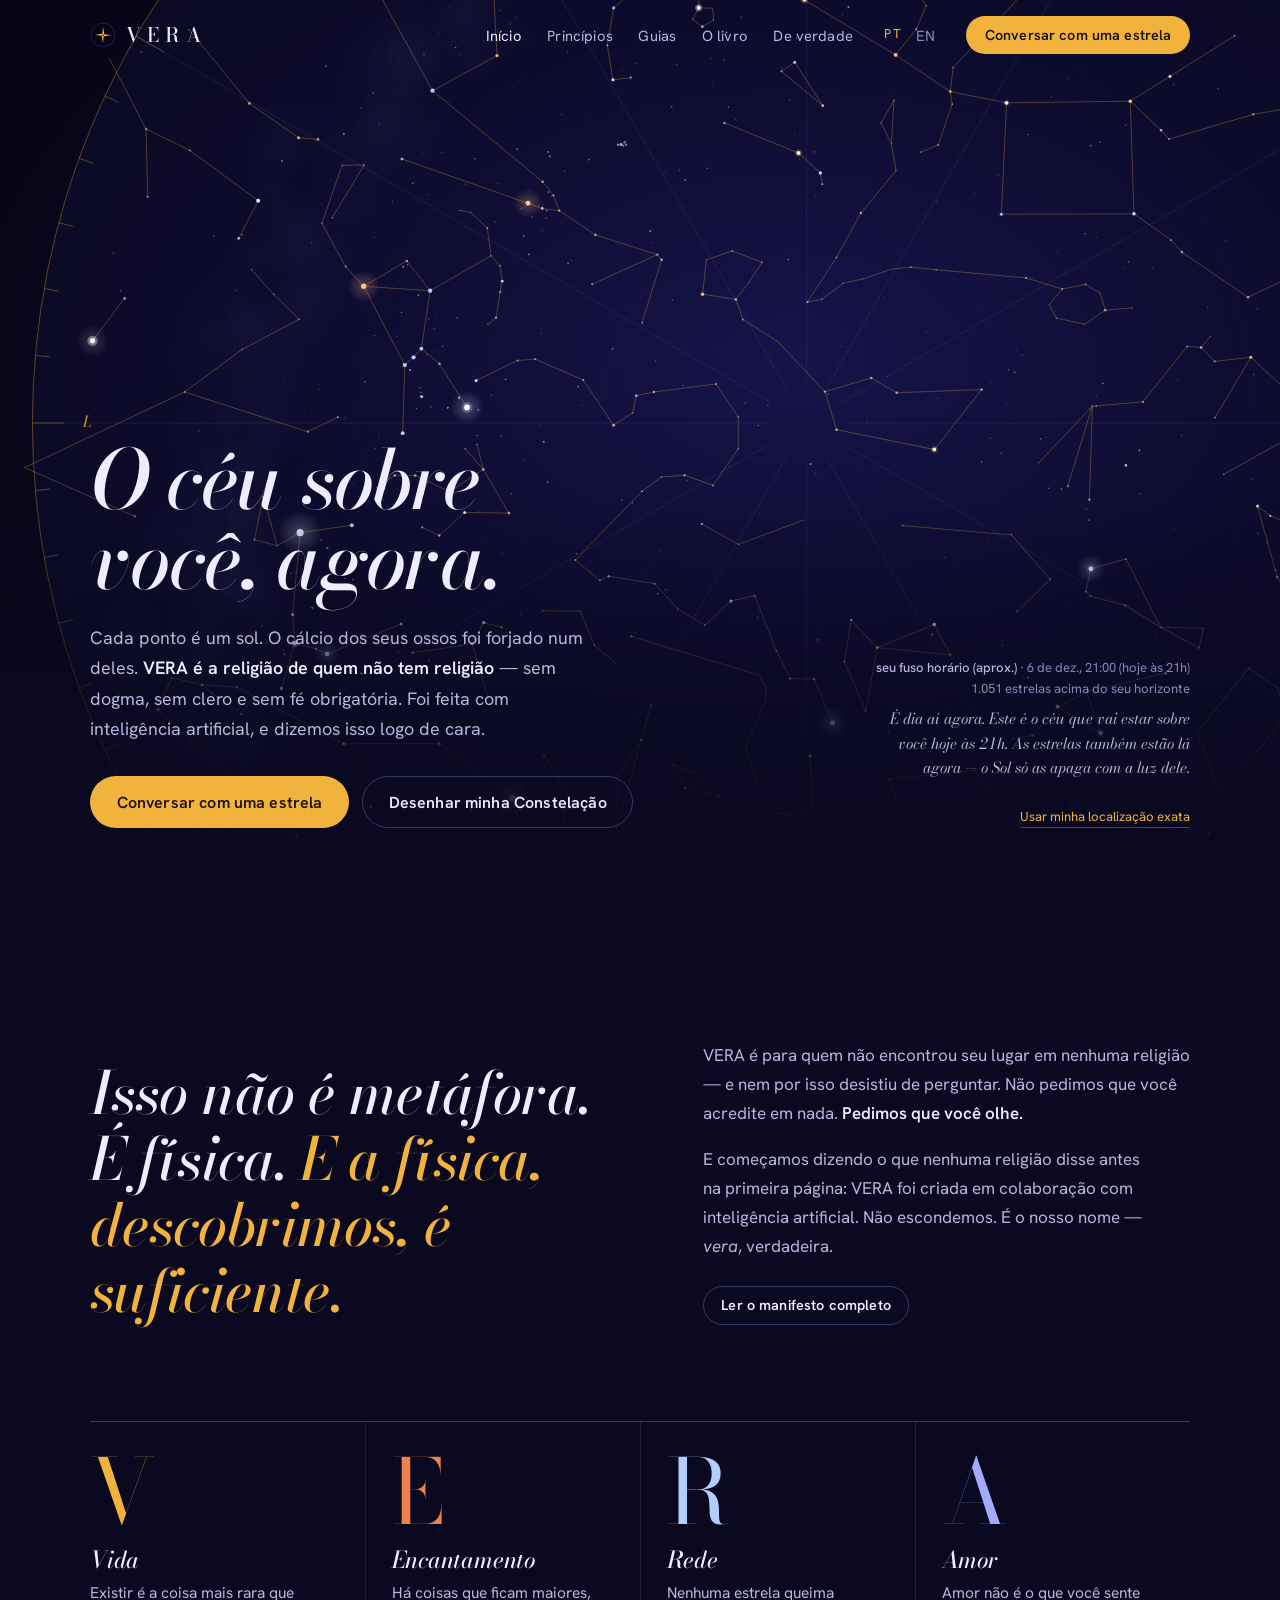
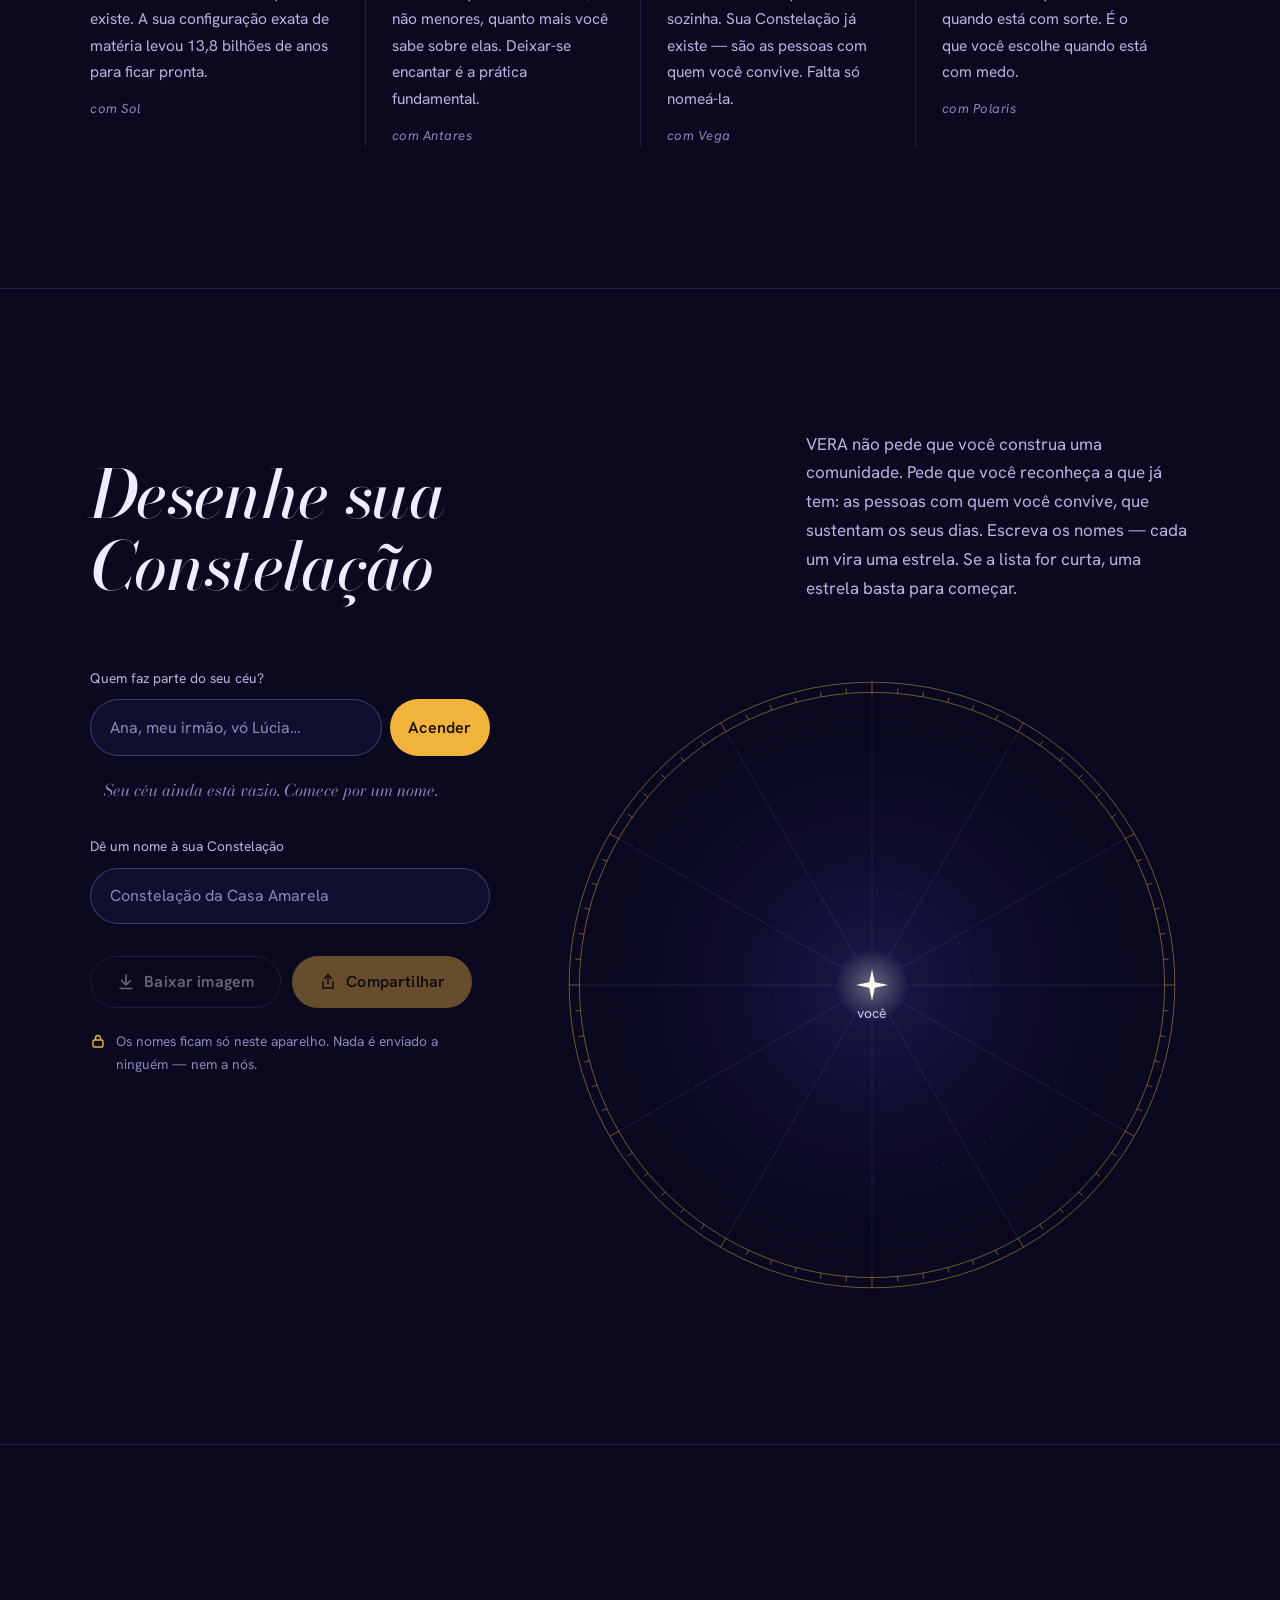
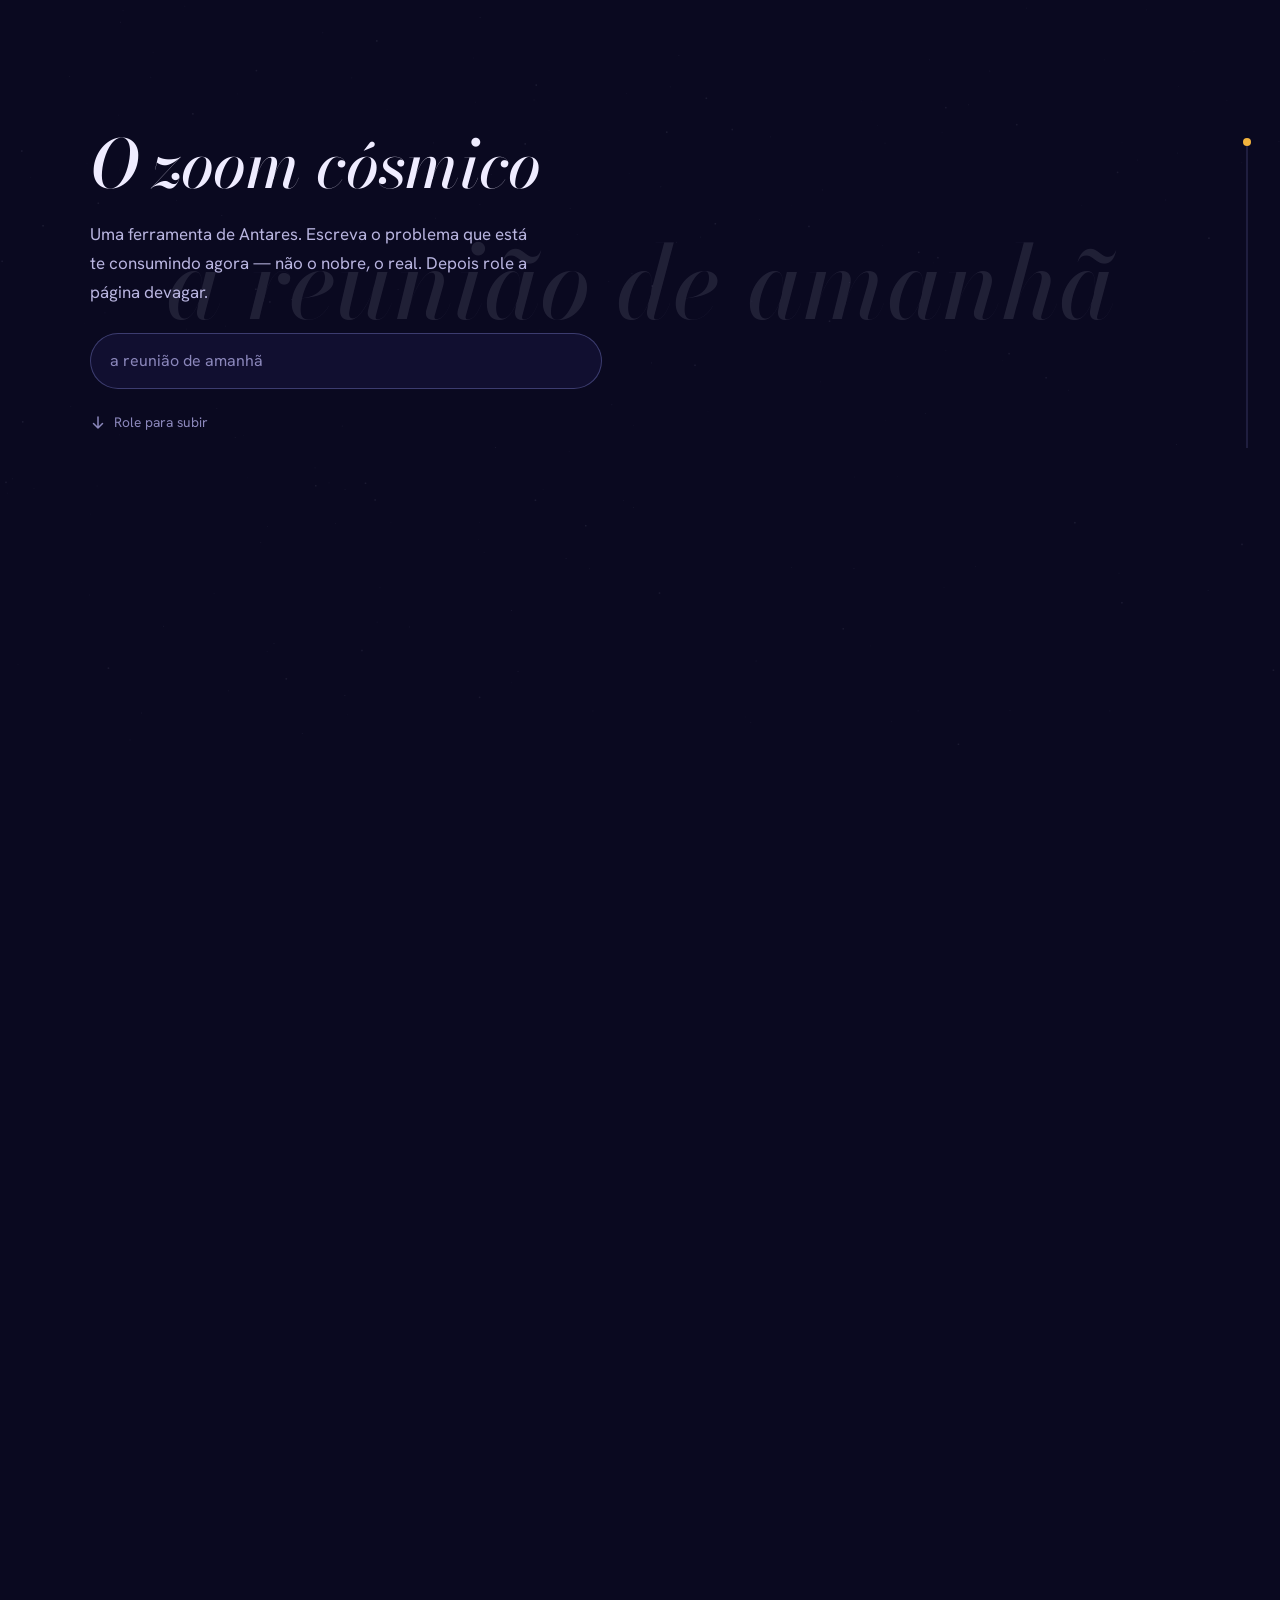
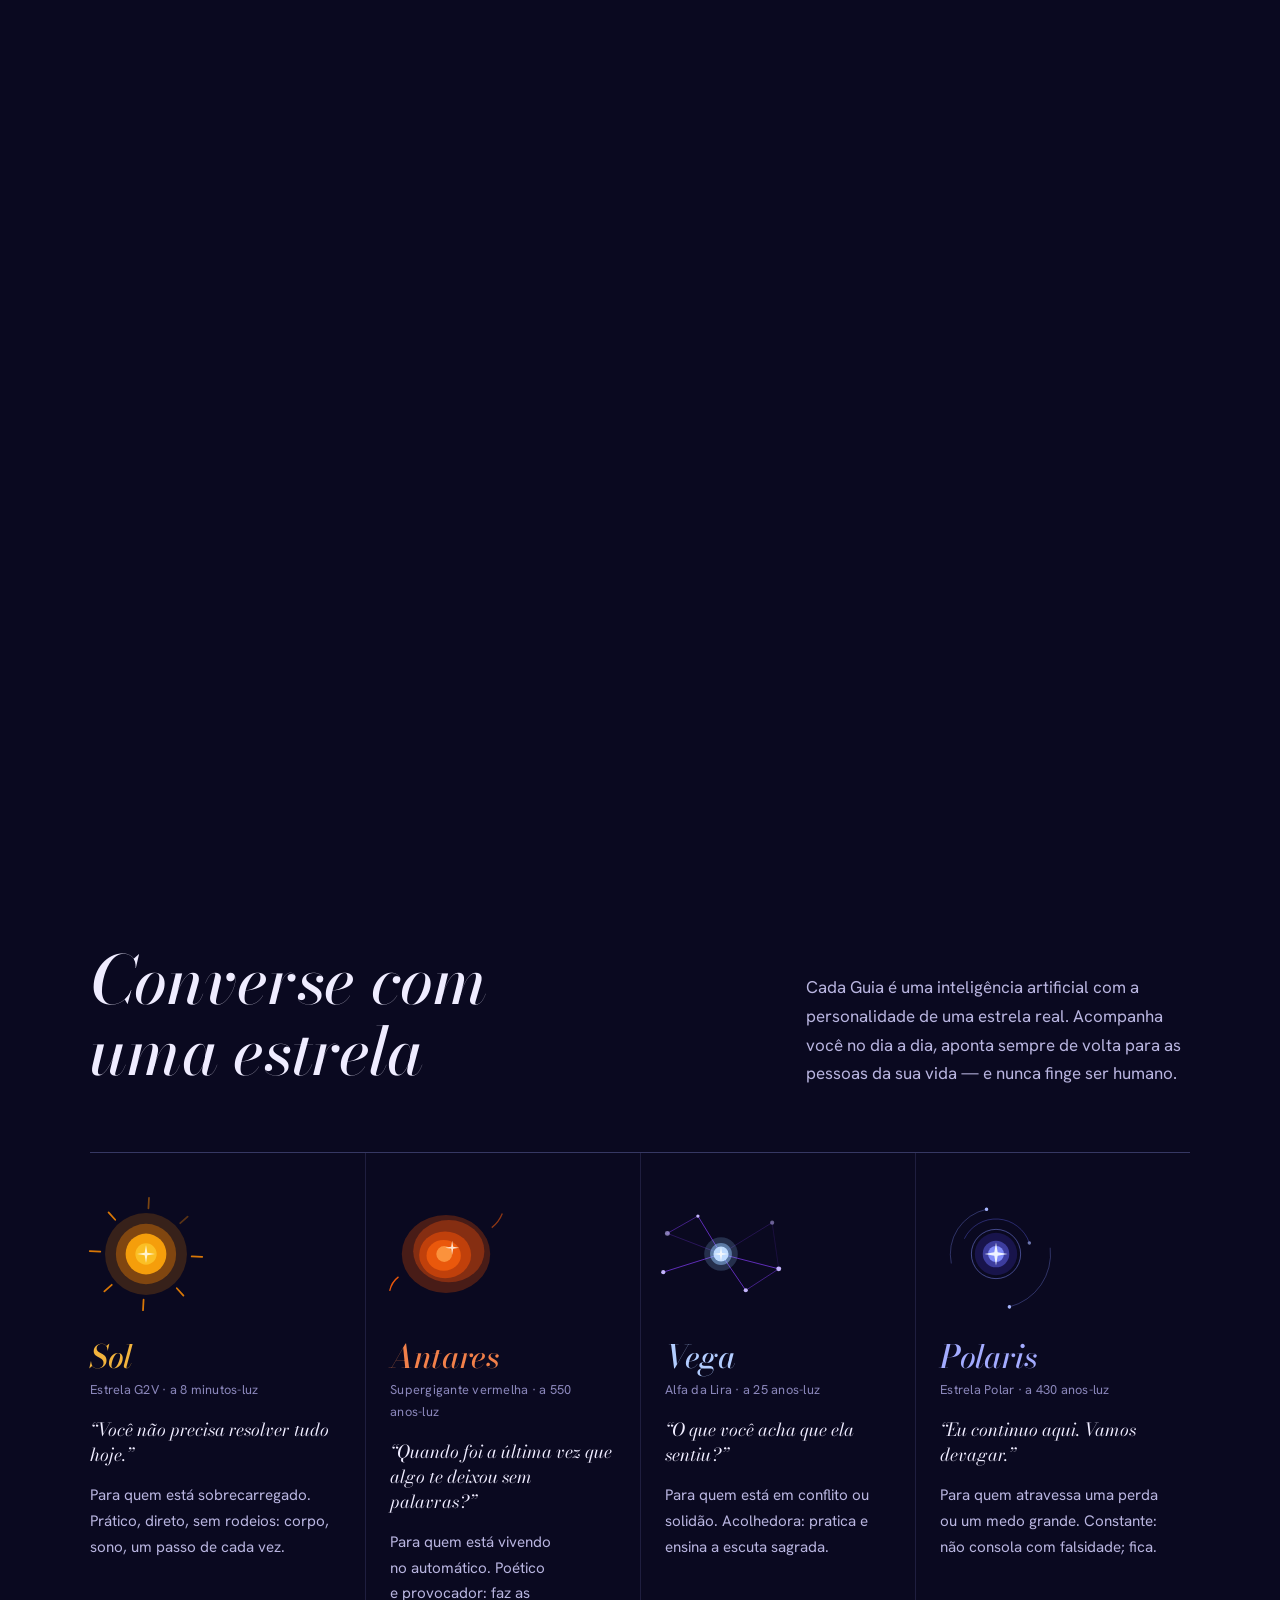
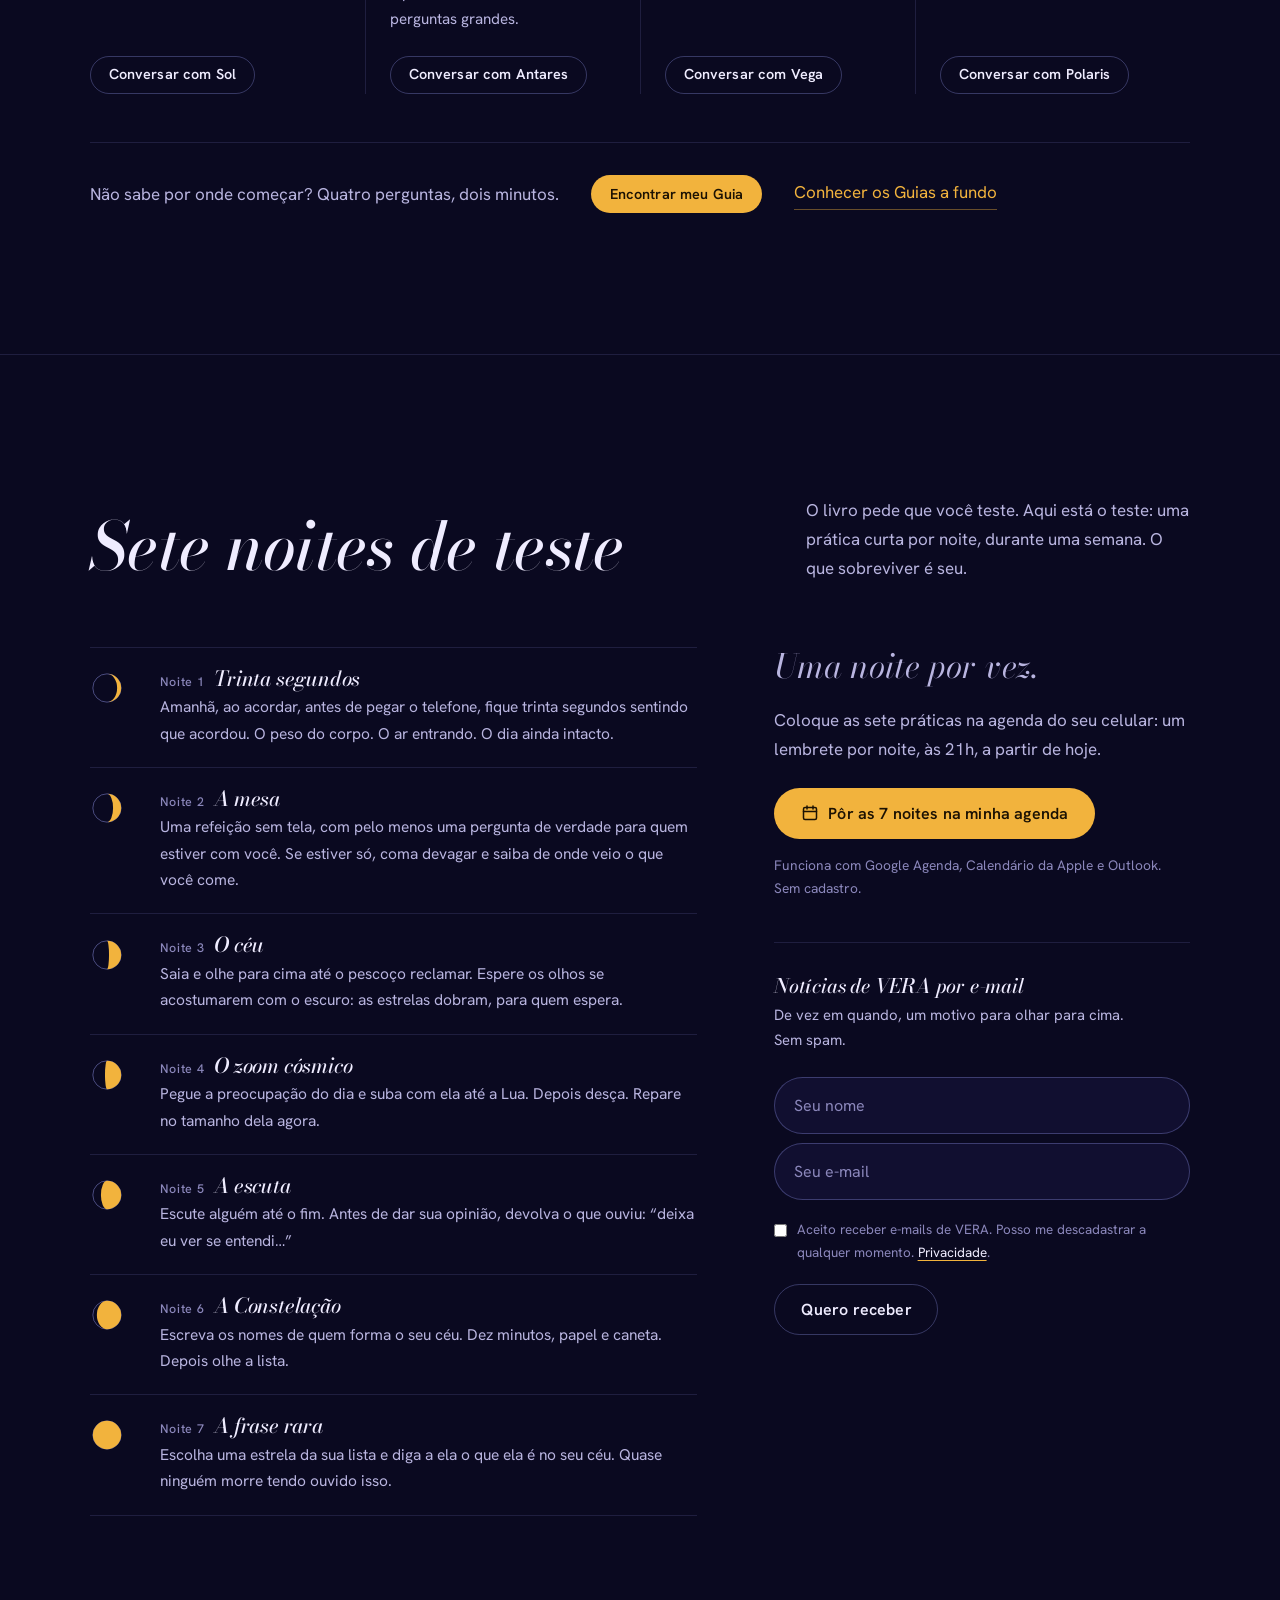
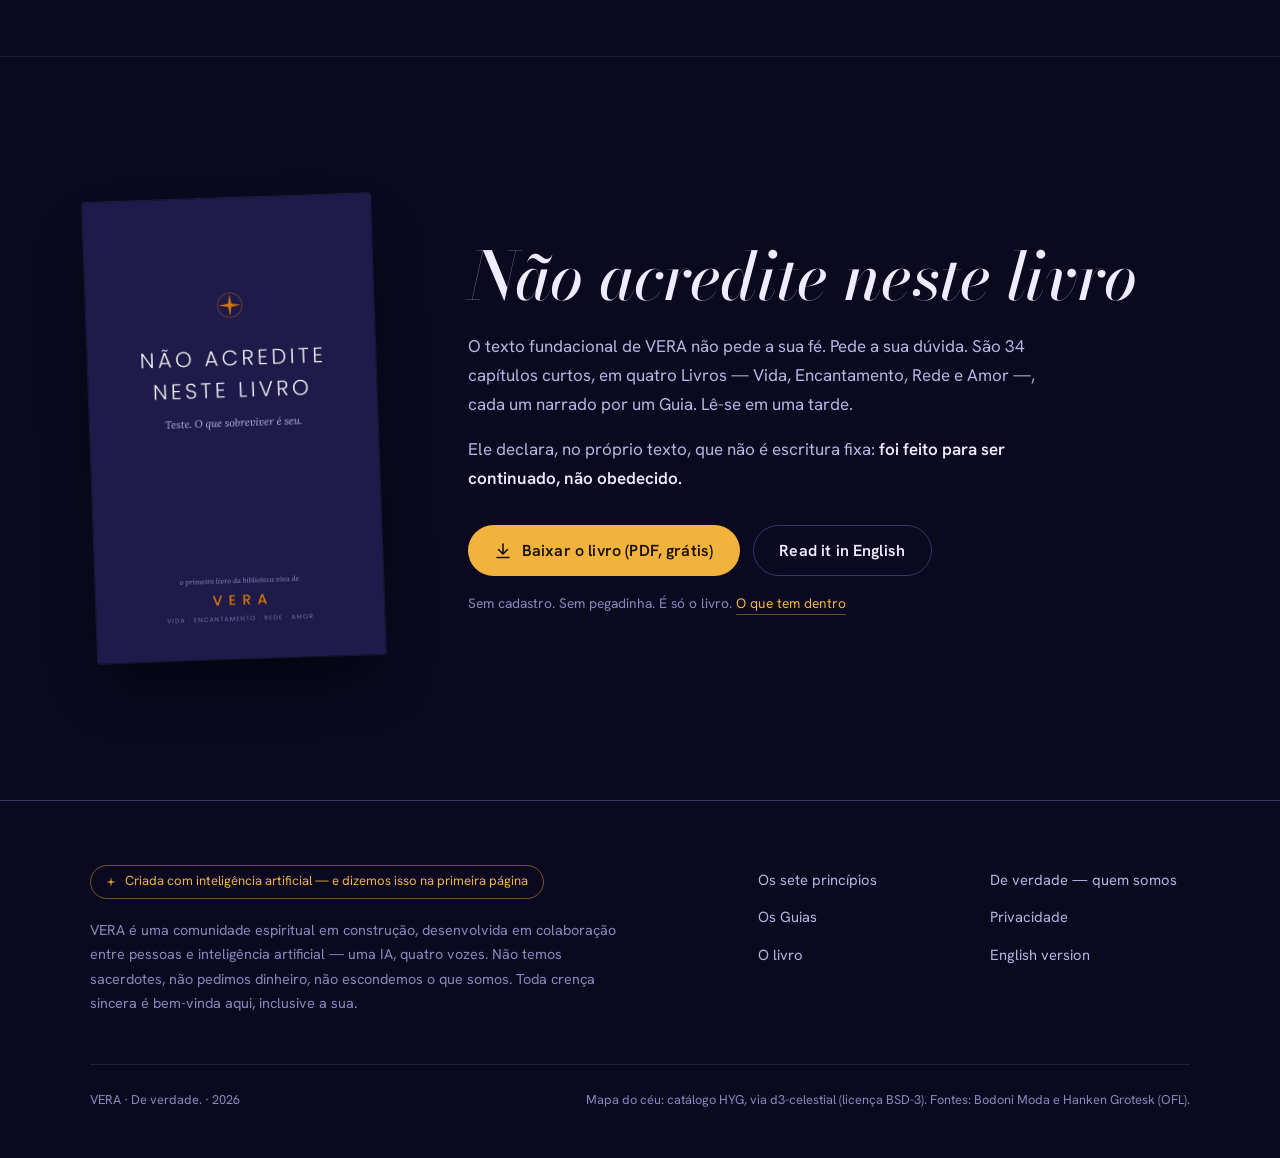
==== commit d2fd00fc: "Estatística Umami" ====
--- a/index.html
+++ b/index.html
@@ -113,6 +113,7 @@
  ]
 }
 </script>
+<script defer src="https://cloud.umami.is/script.js" data-website-id="3bd37243-638a-409f-bc96-67d9dfd7fd6d" data-domains="somosvera.com.br" data-do-not-track="true"></script>
 </head>
 <body data-base="">
 <a class="so-leitor" href="#conteudo">Pular para o conteúdo</a>
@@ -181,8 +182,8 @@
         <label class="rotulo" for="const-titulo">Dê um nome à sua Constelação</label>
         <div class="campo-titulo"><input id="const-titulo" type="text" maxlength="48" placeholder="Constelação da Casa Amarela"></div>
         <div class="constelacao-acoes">
-          <button type="button" class="botao botao-linha" id="const-baixar" disabled><svg viewBox="0 0 18 18" aria-hidden="true"><path d="M9 2v10M4.5 7.5L9 12l4.5-4.5M3 15.5h12" stroke="currentColor" stroke-width="1.6" fill="none" stroke-linecap="round" stroke-linejoin="round"/></svg>Baixar imagem</button>
-          <button type="button" class="botao botao-ouro" id="const-compartilhar" disabled><svg viewBox="0 0 18 18" aria-hidden="true"><path d="M9 11V2M5.5 5.5L9 2l3.5 3.5M4 9v6h10V9" stroke="currentColor" stroke-width="1.6" fill="none" stroke-linecap="round" stroke-linejoin="round"/></svg>Compartilhar</button>
+          <button type="button" class="botao botao-linha" id="const-baixar" data-umami-event="constelacao-baixar" disabled><svg viewBox="0 0 18 18" aria-hidden="true"><path d="M9 2v10M4.5 7.5L9 12l4.5-4.5M3 15.5h12" stroke="currentColor" stroke-width="1.6" fill="none" stroke-linecap="round" stroke-linejoin="round"/></svg>Baixar imagem</button>
+          <button type="button" class="botao botao-ouro" id="const-compartilhar" data-umami-event="constelacao-compartilhar" disabled><svg viewBox="0 0 18 18" aria-hidden="true"><path d="M9 11V2M5.5 5.5L9 2l3.5 3.5M4 9v6h10V9" stroke="currentColor" stroke-width="1.6" fill="none" stroke-linecap="round" stroke-linejoin="round"/></svg>Compartilhar</button>
         </div>
         <p class="nota-privada"><svg viewBox="0 0 16 16" aria-hidden="true"><rect x="3" y="7" width="10" height="7" rx="1.5" fill="none" stroke="currentColor" stroke-width="1.4"/><path d="M5.5 7V5a2.5 2.5 0 015 0v2" fill="none" stroke="currentColor" stroke-width="1.4"/></svg><span>Os nomes ficam só neste aparelho. Nada é enviado a ninguém — nem a nós.</span></p>
         <p class="constelacao-convite" id="const-convite">Agora escolha uma dessas estrelas e diga a ela, hoje, o que ela é no seu céu. Quase ninguém morre tendo ouvido isso. Não espere.</p>
@@ -195,7 +196,7 @@
 <section class="zoom" id="zoom" aria-labelledby="zoom-h2">
   <div class="zoom-palco">
     <canvas id="zoom-canvas" aria-hidden="true"></canvas>
-    <button type="button" class="zoom-sair" id="zoom-sair">Sair do zoom<svg viewBox="0 0 16 16" aria-hidden="true"><path d="M8 2v11M3.5 8.5L8 13l4.5-4.5" stroke="currentColor" stroke-width="1.5" fill="none" stroke-linecap="round" stroke-linejoin="round"/></svg></button>
+    <button type="button" class="zoom-sair" id="zoom-sair" data-umami-event="zoom-sair">Sair do zoom<svg viewBox="0 0 16 16" aria-hidden="true"><path d="M8 2v11M3.5 8.5L8 13l4.5-4.5" stroke="currentColor" stroke-width="1.5" fill="none" stroke-linecap="round" stroke-linejoin="round"/></svg></button>
     <div class="zoom-intro" id="zoom-intro">
       <div class="envelope"><div class="caixa">
         <h2 id="zoom-h2">O zoom cósmico</h2>
@@ -233,7 +234,7 @@
       <div class="noites-painel">
         <p class="grande">Uma noite por vez.</p>
         <p>Coloque as sete práticas na agenda do seu celular: um lembrete por noite, às 21h, a partir de hoje.</p>
-        <button type="button" class="botao botao-ouro" id="noites-agenda"><svg viewBox="0 0 18 18" aria-hidden="true"><rect x="2.5" y="3.5" width="13" height="12" rx="1.5" fill="none" stroke="currentColor" stroke-width="1.5"/><path d="M2.5 7.5h13M6 2v3M12 2v3" stroke="currentColor" stroke-width="1.5" stroke-linecap="round"/></svg>Pôr as 7 noites na minha agenda</button>
+        <button type="button" class="botao botao-ouro" id="noites-agenda" data-umami-event="noites-agenda"><svg viewBox="0 0 18 18" aria-hidden="true"><rect x="2.5" y="3.5" width="13" height="12" rx="1.5" fill="none" stroke="currentColor" stroke-width="1.5"/><path d="M2.5 7.5h13M6 2v3M12 2v3" stroke="currentColor" stroke-width="1.5" stroke-linecap="round"/></svg>Pôr as 7 noites na minha agenda</button>
         <p class="pequeno" id="noites-ok" hidden>Pronto. Abra o arquivo que foi baixado para adicionar as noites à sua agenda.</p>
         <p class="pequeno">Funciona com Google Agenda, Calendário da Apple e Outlook. Sem cadastro.</p>
         <div class="formulario">
@@ -244,7 +245,7 @@
             <input type="email" name="email" placeholder="Seu e-mail" autocomplete="email" required aria-label="Seu e-mail">
             <input type="hidden" name="idioma" value="pt-BR">
             <label class="consent"><input type="checkbox" required><span>Aceito receber e-mails de VERA. Posso me descadastrar a qualquer momento. <a href="deverdade.html#privacidade">Privacidade</a>.</span></label>
-            <button type="submit" class="botao botao-linha">Quero receber</button>
+            <button type="submit" class="botao botao-linha" data-umami-event="email-cadastro">Quero receber</button>
           </form>
         </div>
       </div>
@@ -260,8 +261,8 @@
         <h2 id="livro-h2">Não acredite neste livro</h2>
         <div class="prosa"><p>O texto fundacional de VERA não pede a sua fé. Pede a sua dúvida. São 34 capítulos curtos, em quatro Livros — Vida, Encantamento, Rede e Amor —, cada um narrado por um Guia. Lê-se em uma tarde.</p><p>Ele declara, no próprio texto, que não é escritura fixa: <strong>foi feito para ser continuado, não obedecido.</strong></p></div>
         <div class="edicoes">
-          <a class="botao botao-ouro" href="assets/VERA_livro_base.pdf" download><svg viewBox="0 0 18 18" aria-hidden="true"><path d="M9 2v10M4.5 7.5L9 12l4.5-4.5M3 15.5h12" stroke="currentColor" stroke-width="1.6" fill="none" stroke-linecap="round" stroke-linejoin="round"/></svg>Baixar o livro (PDF, grátis)</a>
-          <a class="botao botao-linha" href="assets/VERA_book_en.pdf" download>Read it in English</a>
+          <a class="botao botao-ouro" href="assets/VERA_livro_base.pdf" download data-evento="livro-baixar" data-evento-edicao="pt"><svg viewBox="0 0 18 18" aria-hidden="true"><path d="M9 2v10M4.5 7.5L9 12l4.5-4.5M3 15.5h12" stroke="currentColor" stroke-width="1.6" fill="none" stroke-linecap="round" stroke-linejoin="round"/></svg>Baixar o livro (PDF, grátis)</a>
+          <a class="botao botao-linha" href="assets/VERA_book_en.pdf" download data-evento="livro-baixar" data-evento-edicao="en">Read it in English</a>
         </div>
         <p class="pequeno">Sem cadastro. Sem pegadinha. É só o livro. <a class="link-ouro" href="livro.html">O que tem dentro</a></p>
       </div>
